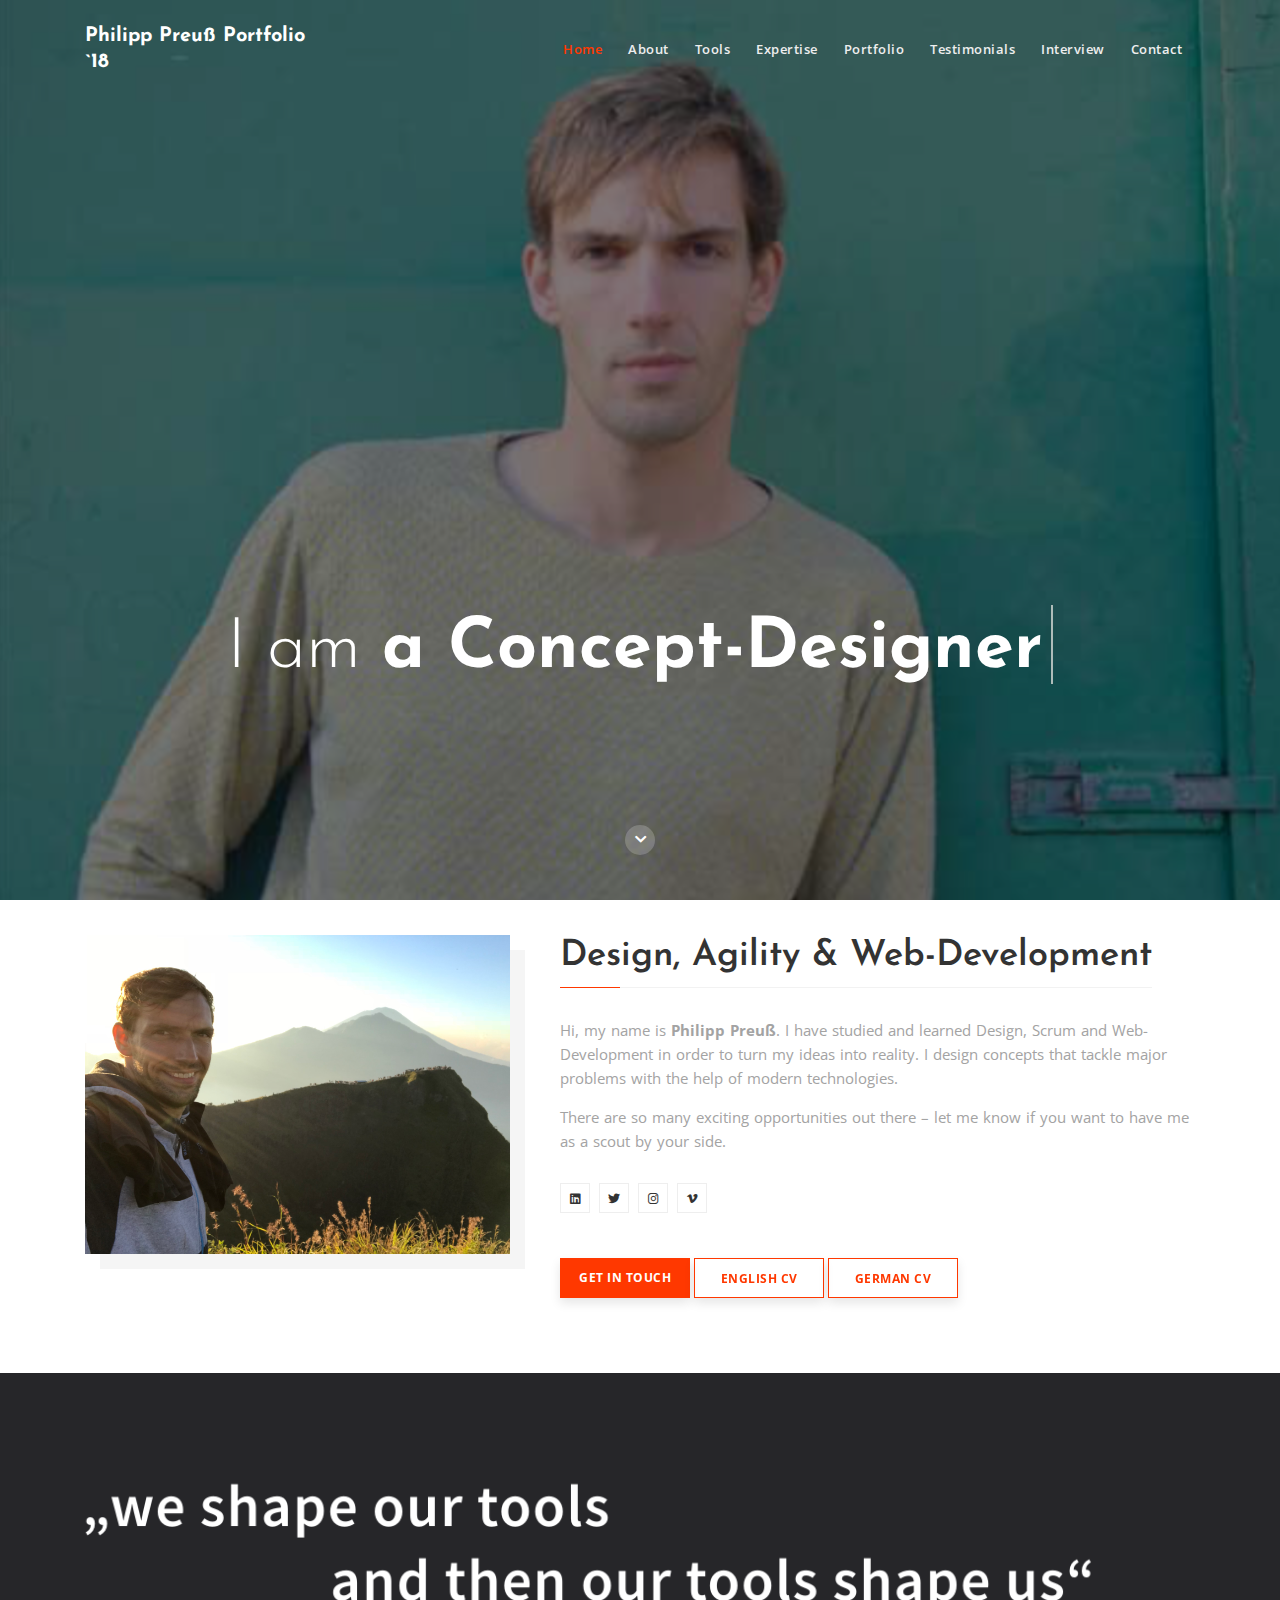
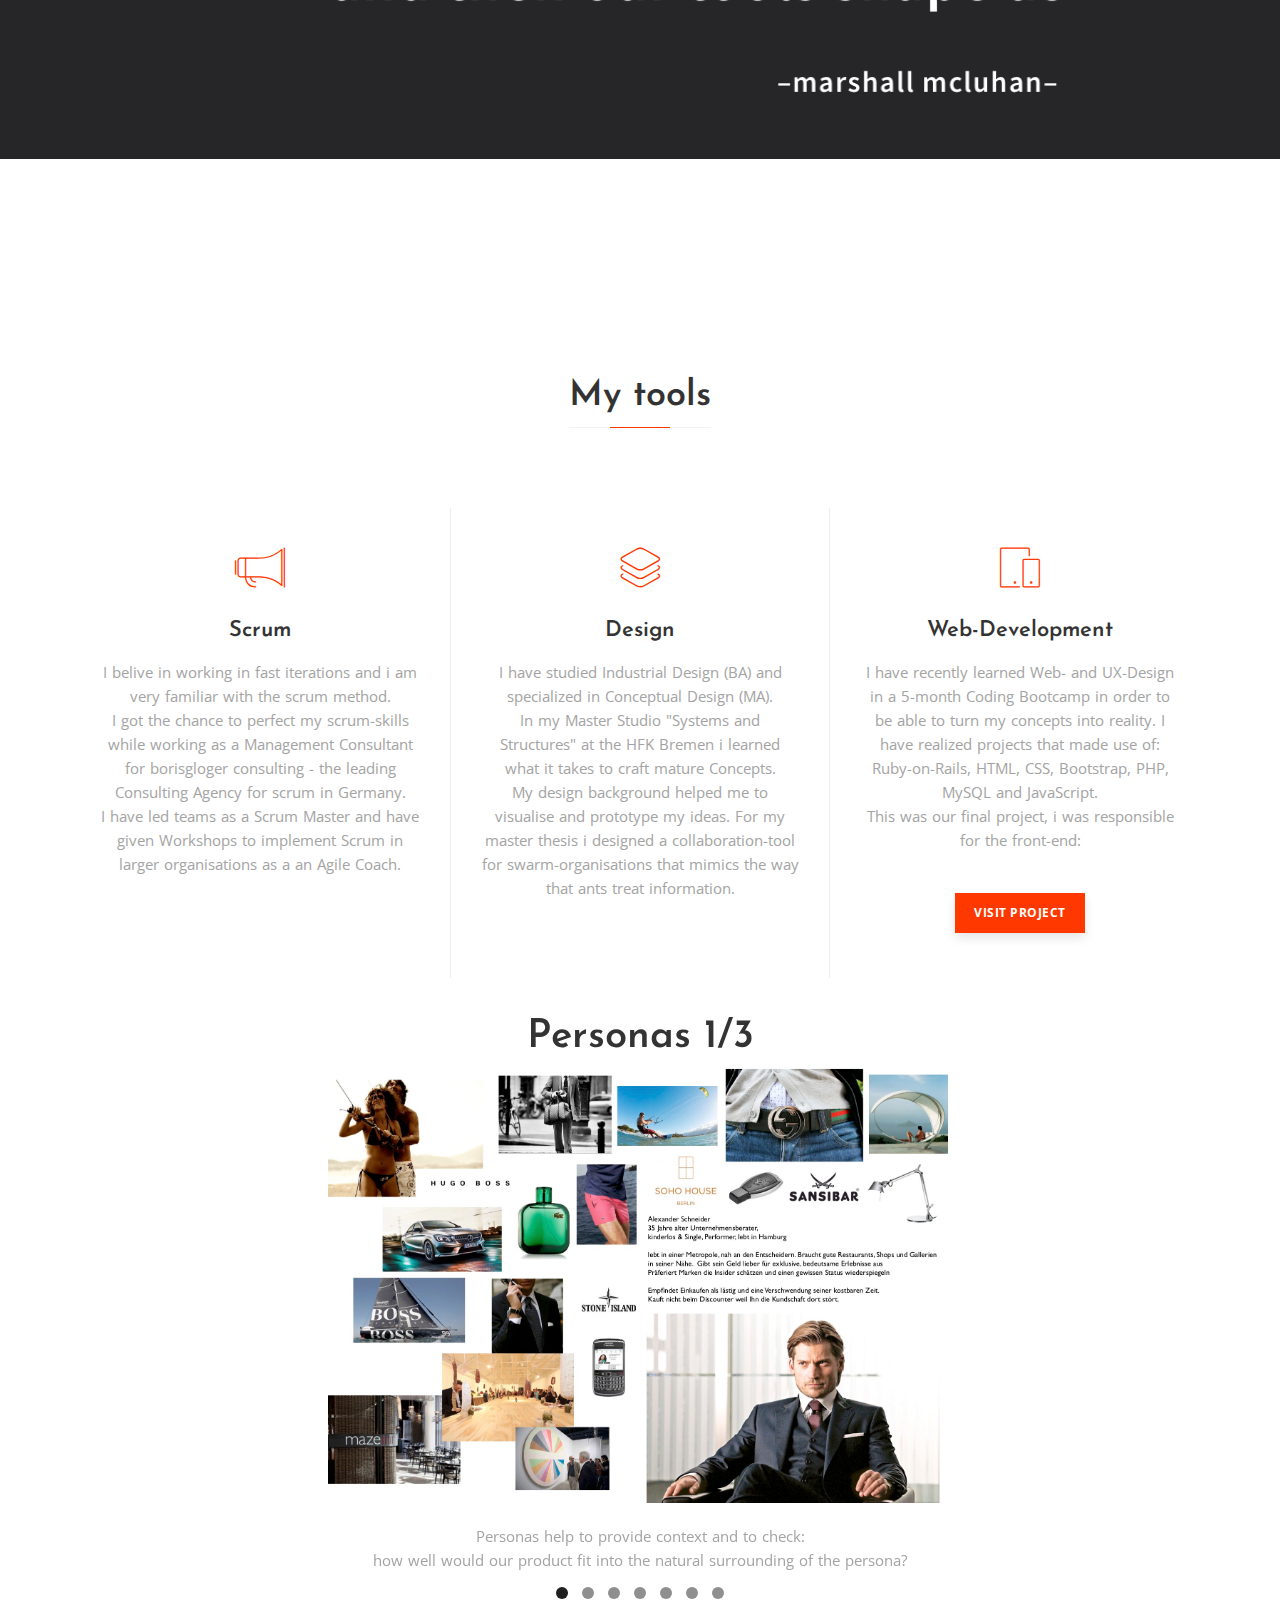
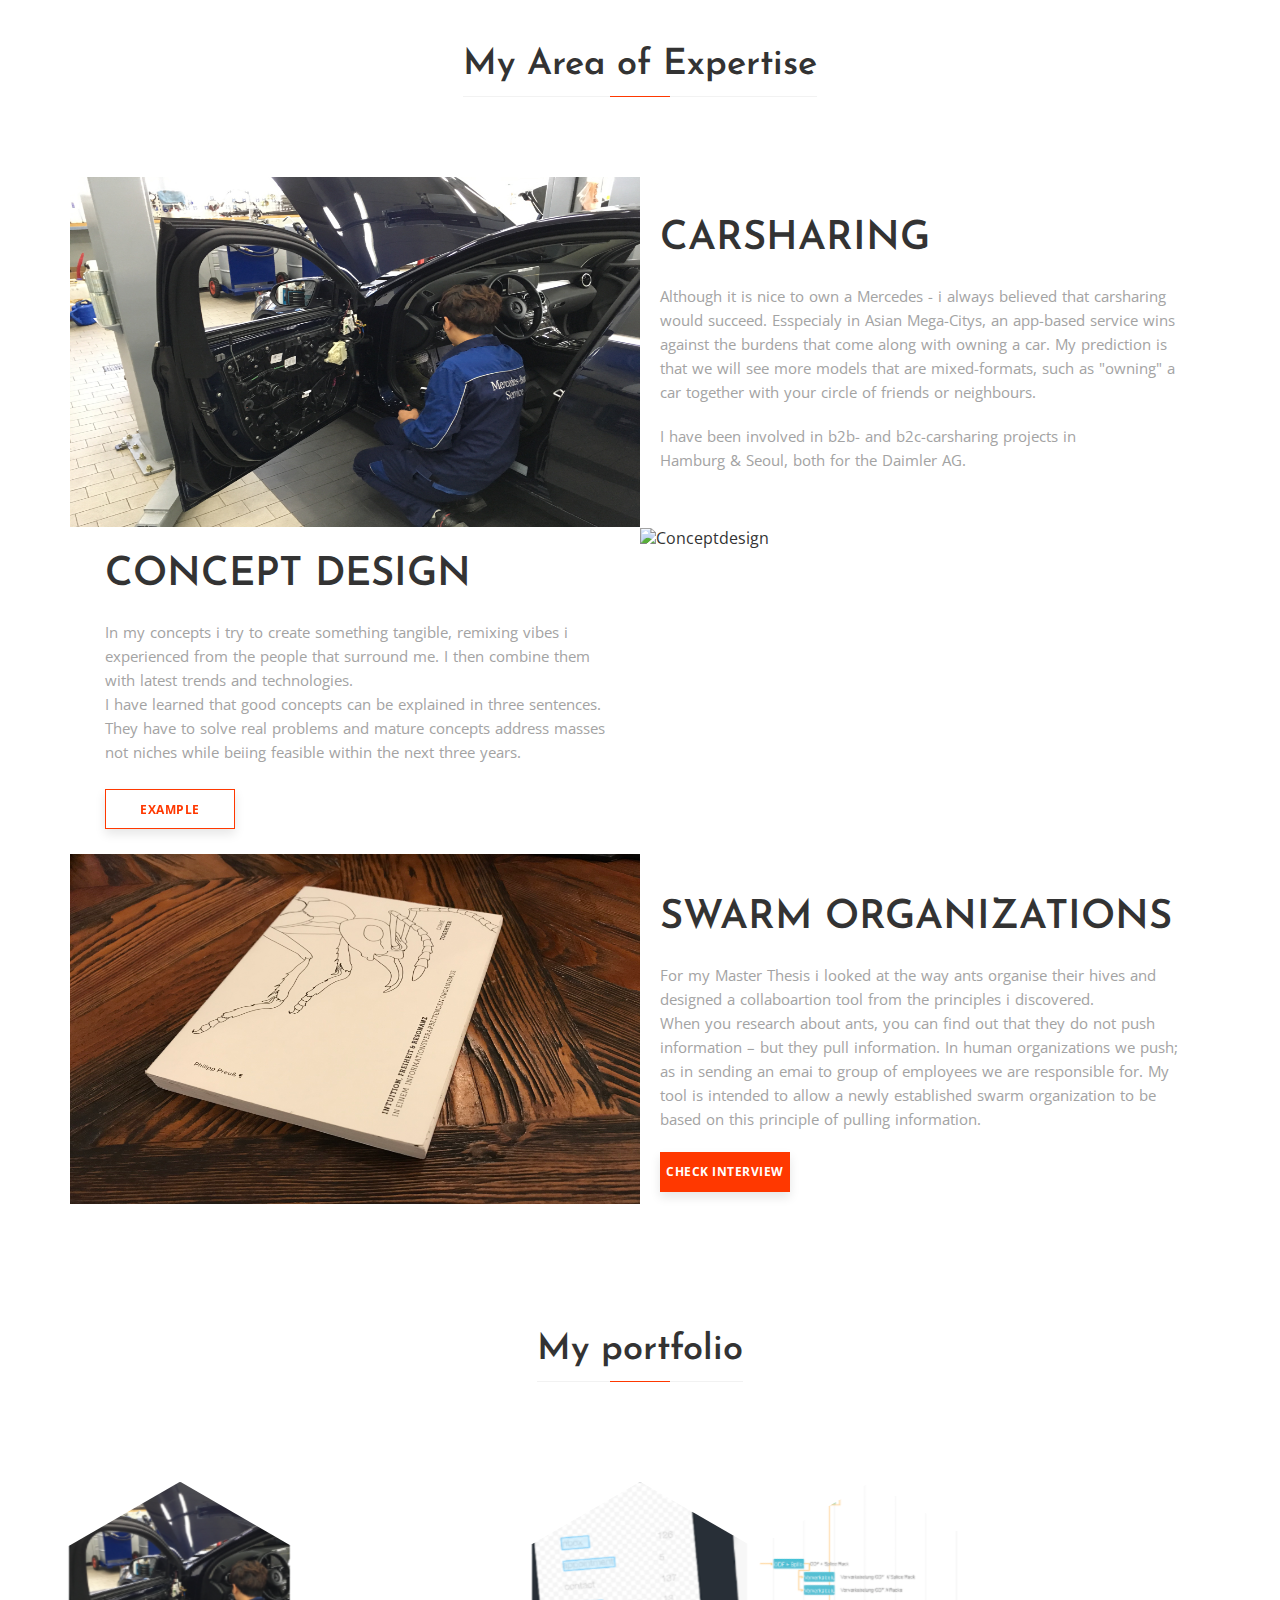
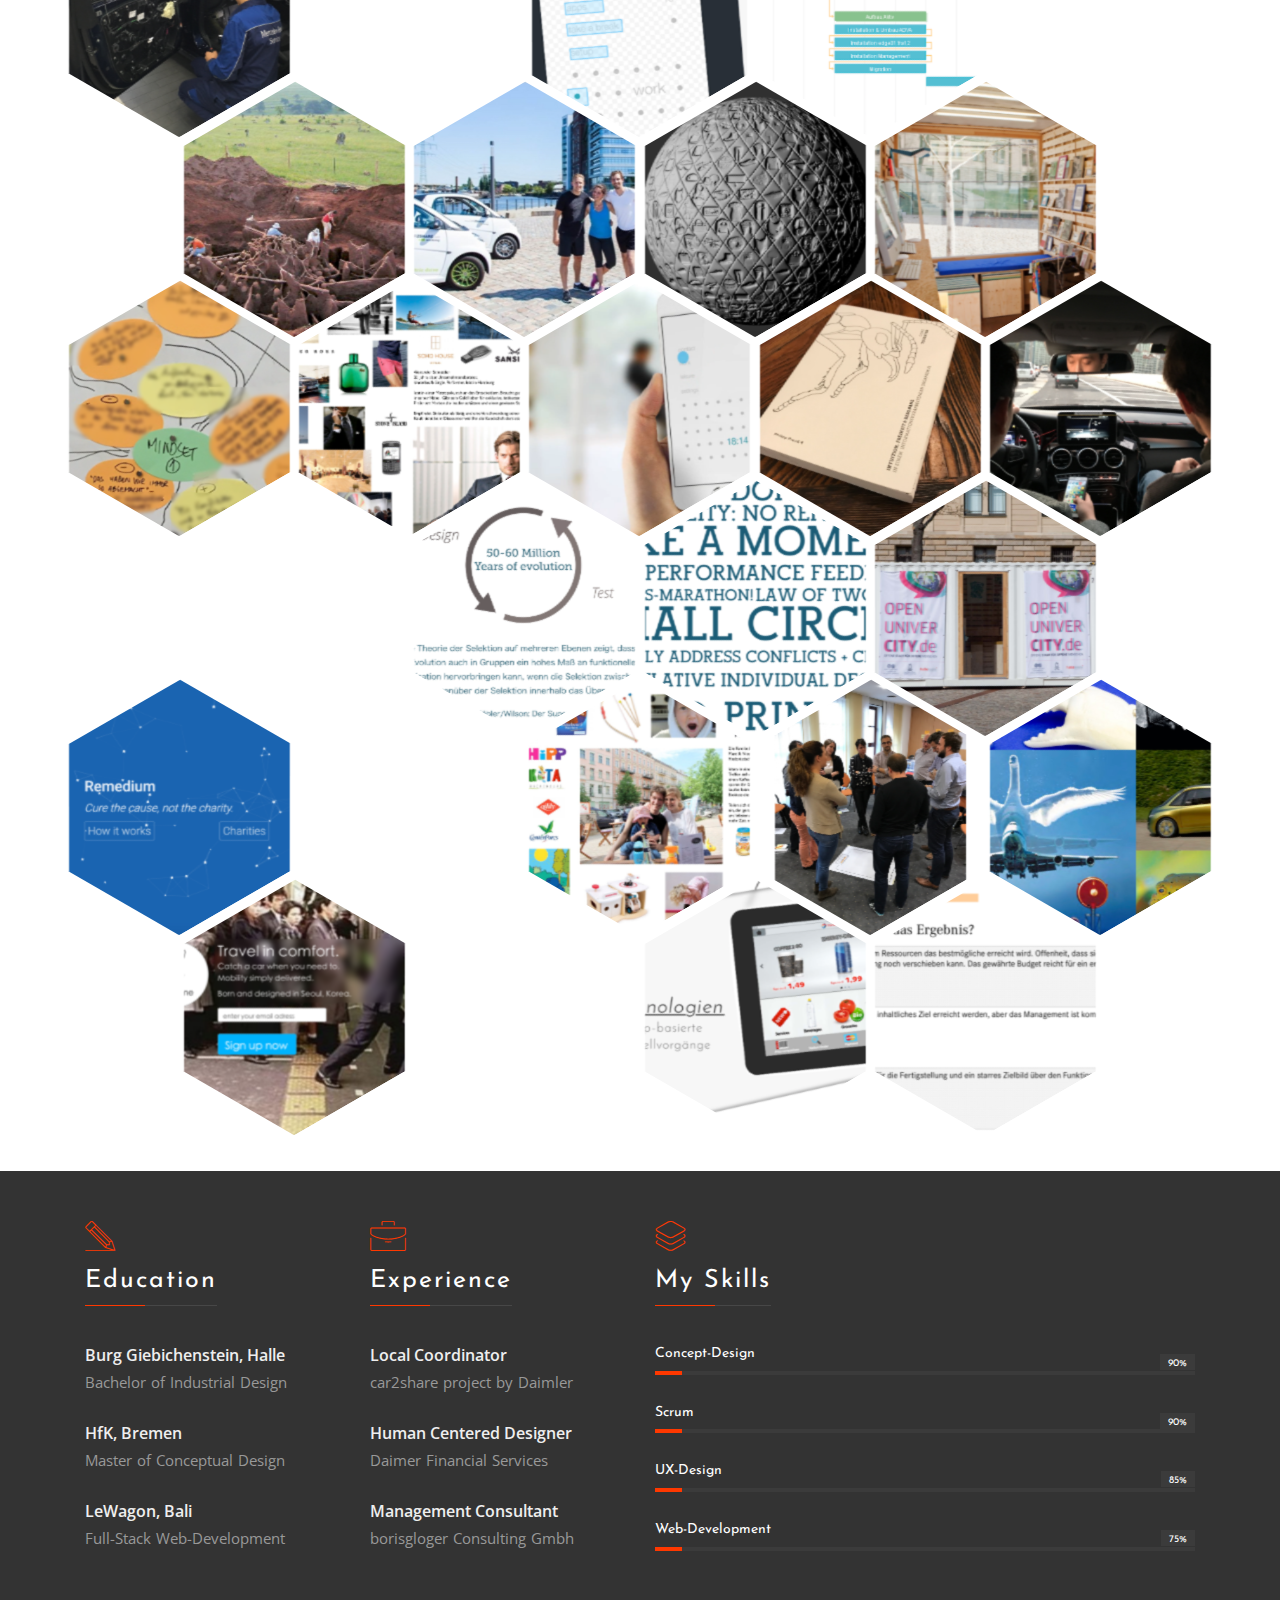
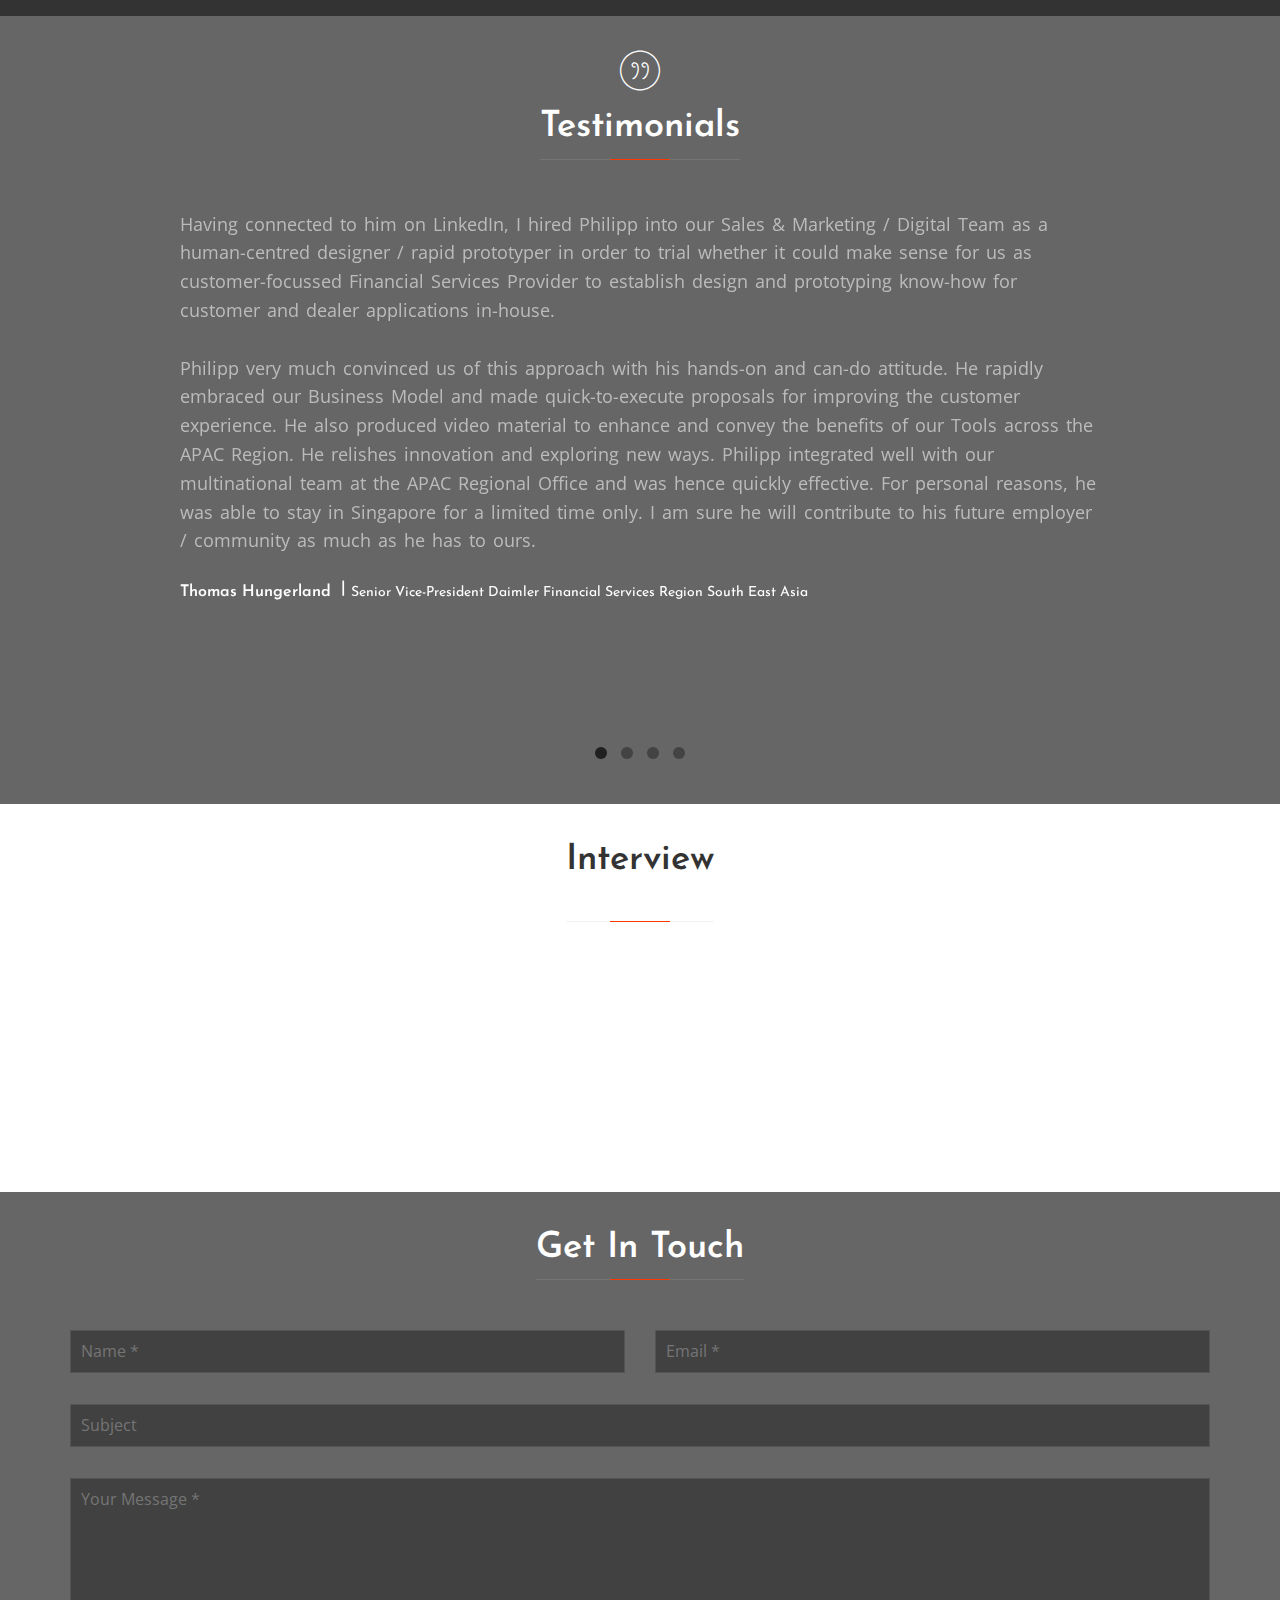
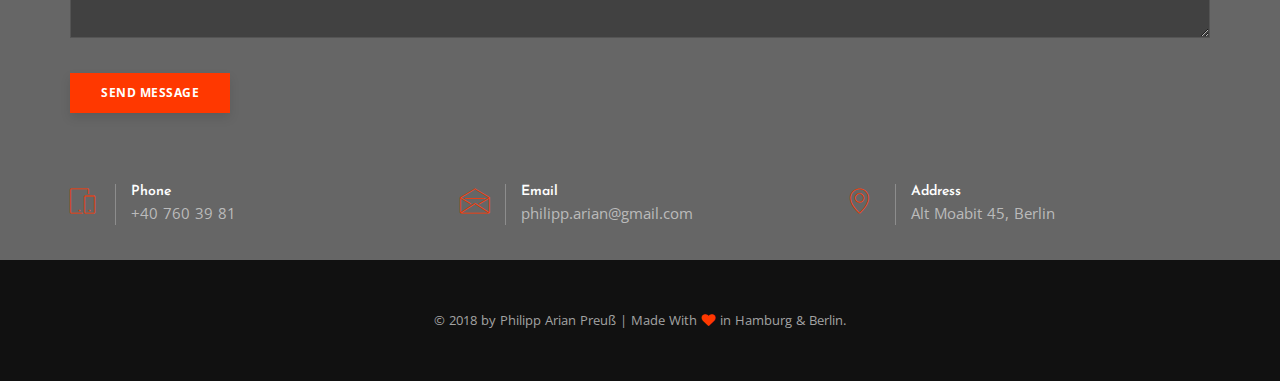
==== index.html @ 301c91ae "final changes" ====
<!DOCTYPE html>
<html lang="zxx">

<head>

 <!-- Metas -->
 <meta charset="utf-8">
 <meta http-equiv="X-UA-Compatible" content="IE=edge" />
 <meta name="viewport" content="width=device-width, initial-scale=1, maximum-scale=1" />
 <meta name="keywords" content="This page illustrates my approach, my recent projects and what i care about." />
 <meta name="description" content="Philipp Preuß Portfolio 2018" />
 <meta name="author" content="Philipp Preuß" />

 <!-- Title  -->
 <title>Portfolio '18</title>

 <!-- Favicon -->
 <link rel="shortcut icon" href="img/favicon.ico" />

 <!-- Fonts -->
 <link href="https://fonts.googleapis.com/css?family=Open+Sans:300,400,500,600,700,800" rel="stylesheet" />
 <link href="https://fonts.googleapis.com/css?family=Josefin+Sans:100i,300,400,600,700" rel="stylesheet">

 <!-- Plugins -->
 <link rel="stylesheet" href="css/plugins.css" />
 <link rel="stylesheet" href="css/plugins/owl.theme.css">
 <link rel="stylesheet" href="css/plugins/owl.carousel.css">

 <!-- Core Style Css -->
 <link rel="stylesheet" href="css/style.css" />

</head>

<body>

      <!-- =====================================
       ==== Start Loading -->
       <div class="loading">
        <div class="text-center middle">
         <div class="lds-ellipsis"><div></div><div></div><div></div><div></div></div>
       </div>
     </div>
      <!-- End Loading ====
       ======================================= -->


      <!-- =====================================
       ==== Start Navbar -->
       <nav class="navbar navbar-expand-lg">
         <div class="container">

           <!-- Logo -->
           <a class="logo" href="#">Philipp Preuß Portfolio `18</a>

           <button class="navbar-toggler" type="button" data-toggle="collapse" data-target="#navbarSupportedContent" aria-controls="navbarSupportedContent" aria-expanded="false" aria-label="Toggle navigation">
             <span class="icon-bar"><i class="fas fa-bars"></i></span>
           </button>

           <!-- navbar links -->
           <div class="collapse navbar-collapse" id="navbarSupportedContent">
             <ul class="navbar-nav ml-auto">
               <li class="nav-item">
                 <a class="nav-link active" href="#" data-scroll-nav="0">Home</a>
               </li>
               <li class="nav-item">
                 <a class="nav-link" href="#" data-scroll-nav="1">About</a>
               </li>
               <li class="nav-item">
                 <a class="nav-link" href="#" data-scroll-nav="2">Tools</a>
               </li>
               <li class="nav-item">
                 <a class="nav-link" href="#" data-scroll-nav="3">Expertise</a>
               </li>
               <li class="nav-item">
                 <a class="nav-link" href="#" data-scroll-nav="4">Portfolio</a>
               </li>
               <li class="nav-item">
                 <a class="nav-link" href="#" data-scroll-nav="5">Testimonials</a>
               </li>
               <li class="nav-item">
                 <a class="nav-link" href="#" data-scroll-nav="6">Interview</a>
               </li>
               <li class="nav-item">
                 <a class="nav-link" href="#" data-scroll-nav="7">Contact</a>
               </li>
             </ul>
           </div>
         </div>
       </nav>
      <!-- End Navbar ====
       ======================================= -->


      <!-- =====================================
       ==== Start Header -->
       <header class="header valign bg-img" data-scroll-index="0" data-overlay-dark="5" data-background="img/phil-background.png" data-stellar-background-ratio="0.5">
        <div class="container">
         <div class="row">
          <div class=" full-width text-center caption" style="margin-top: 400px;">
           <h1 class="cd-headline clip">
            <span class="blc">I am </span>
            <span class="cd-words-wrapper">
              <b class="is-visible">a Concept-Designer</b>
              <b>a Developer</b>
              <b>an Agile Coach </b>
              <b>an Explorer</b>

            </span>
          </h1>
        </div>
      </div>
    </div>

    <div class="arrow">
      <a href="#" data-scroll-nav="1">
       <i class="fas fa-chevron-down"></i>
     </a>
   </div>
 </header>
      <!-- End Header ====
       ======================================= -->


      <!-- =====================================
       ==== Start Hero -->
       <section class="hero section-padding" data-scroll-index="1">
        <div class="container">
         <div class="row">
          <div class="col-lg-5">
           <div class="hero-img mb-md50">
            <img src="img/phil-background3.jpg" alt="">
          </div>
        </div>
        <div class="col-lg-7">
         <div class="content">
           <h4 class="title title-left">Design, Agility & Web-Development</h4>
           <p>Hi, my name is <span>Philipp Preuß</span>. I have studied and learned Design, Scrum and Web-Development in order to turn my ideas into reality. I design concepts that tackle major problems with the help of modern technologies.
           </p>
           <p> There are  so many exciting opportunities out there – let me know if you want to have me as a scout by your side. </p>

           <div class="social-icon">
             <a href="#0">
              <span class="icon"><i class="fab fa-linkedin"></i></span>
            </a>
            <a href="#0">
              <span class="icon"><i class="fab fa-twitter"></i></span>
            </a>
            <a href="#0">
              <span class="icon"><i class="fab fa-instagram"></i></span>
            </a>
            <a href="#0">
              <span class="icon"><i class="fab fa-vimeo-v"></i></span>
            </a>
          </div>

          <span class="buton text-center">
           <a href="#0" front="Get in touch" back="&#xf1d8;" data-scroll-nav="7"></a>
         </span>
         <span class="buton buton-bord text-center">
           <a href="CV Philipp Preuss '18 .pdf" front="English CV" back="&#xf019;" download="CV Philipp Preuss '18 .pdf"></a>
         </span>
         <span class="buton buton-bord text-center">
           <a href="Lebenslauf Philipp Preuss '18 .pdf" front="German CV" back="&#xf019;" download="Lebenslauf Philipp Preuss '18 .pdf"></a>
         </span>
       </div>

     </div>
   </div>
 </div>
</section>
<!-- End Hero ====
 ======================================= -->

<!-- =====================================
 ==== Start Parallax -->
 <section class="section-padding" >
   <section class="resume bg-img" style="height: 40vh; padding-top: 0px; margin-bottom: 0px;"
   data-background="img/background-sm.png"

   data-scroll-index="1">
   <div class="item-img">
    <img src="img/mask.png" alt="image" style="height: 40%; padding-top: 0px; margin-bottom: 0px;">
    <div class="item-img-overlay text-center valign">
      <div class="container">
       <div class="row">

       </div>
     </div>
   </div>
 </div>

</section>
</section>

</div>

<!-- End Parallax ====
 ======================================= -->


 <!-- =====================================
   ==== Start Tools -->
   <section class="tools section-padding" style="margin-top: 172px;" data-scroll-index="2">
    <div class="container">
      <div class="section-head full-width">
        <h4 class="title">My tools </h4>
      </div>
      <div class="row" >

        <div class="col-lg-4 col-md-6">
          <div class="item mb-md50">
            <span class="icon icon-megaphone"></span>
            <h6>Scrum</h6>
            <p>I belive in working in fast iterations and i am very familiar with the scrum method. <br> I got the chance to perfect my scrum-skills while working as a Management Consultant for borisgloger consulting - the leading Consulting Agency for scrum in Germany. <br> I have led teams as a Scrum Master and have given Workshops to implement Scrum in larger organisations as a an Agile Coach.</p>
          </div>
        </div>

        <div class="col-lg-4 col-md-6 active">
          <div class="item mb-sm50">
            <span class="icon icon-layers"></span>
            <h6>Design</h6>
            <p>I have studied Industrial Design (BA) and specialized in Conceptual Design (MA). <br> In my Master Studio "Systems and Structures" at the HFK Bremen i learned what it takes to craft mature Concepts. <br> My design background helped me to visualise and prototype my ideas. For my master thesis i designed a collaboration-tool for swarm-organisations that mimics the way that ants treat information.  </p>
          </div>
        </div>

        <div class="col-lg-4 col-md-6">
          <div class="item mb-md50">
            <span class="icon icon-mobile"></span>
            <h6>Web-Development</h6>
            <p>I have recently learned Web- and UX-Design in a 5-month Coding Bootcamp in order to be able to turn my concepts into reality.
            I have realized projects that made use of: Ruby-on-Rails, HTML, CSS, Bootstrap, PHP, MySQL and JavaScript.</p>
            <p>This was our final project, i was responsible for the front-end:   </p>
            <br><br>
            <span class="buton text-center">
           <a href="http://open-space-app.herokuapp.com/" front="visit project" back="&#xf1d8;" ></a>
         </span>
          </div>
        </div>

      </div>

    </div>

  </section>

  <div id="owl-testimonial" class="owl-carousel">


    <div class="testimonial-item">
      <div class="row">
        <div class="col-md-6 col-md offset-3">
          <h2>Personas 1/3</h2>
          <img src="assets/PM/persona1.jpg" class="img-responsive " alt="testimonial img">
          <br>
          <p>Personas help to provide context and to check: <br> how well would our product fit into the natural surrounding of the persona?</p>
        </div>
      </div>
    </div>
    <div class="testimonial-item">
      <div class="row">
        <div class="col-md-6 col-md offset-3">
          <h2>Personas 2/3</h2>
          <img src="assets/PM/persona2.jpg" class="img-responsive " alt="testimonial img">
          <br>
          <p>Personas help to provide context and to check: <br> how well would our product fit into the natural surrounding of the persona?</p>
        </div>
      </div>
    </div>
    <div class="testimonial-item">
      <div class="row">
        <div class="col-md-6 col-md offset-3">
          <h2>Personas 3/3</h2>
          <img src="assets/PM/persona3.jpg" class="img-responsive " alt="testimonial img">
          <br>
          <p>Personas help to provide context and to check: <br> how well would our product fit into the natural surrounding of the persona?</p>
        </div>
      </div>
    </div>
    <div class="testimonial-item">
      <div class="row">
        <div class="col-md-6 col-md offset-3" >
          <h2>Moodboard 1/4</h2>
          <img src="assets/PM/mb1.png" class="img-responsive" alt="moodboard">
          <br>
          <p>Moodboards are a great way to define a mood or visual direction for a project.</p>
        </div>
      </div>
    </div>
    <div class="testimonial-item">
      <div class="row">
        <div class="col-md-6 col-md offset-3">
          <h2>Moodboard 2/4</h2>
          <img src="assets/PM/mb2.png" class="img-responsive " alt="moodboard">
          <br>
          <p>Moodboards are a great way to define a mood or visual direction for a project.</p>
        </div>
      </div>
    </div>
    <div class="testimonial-item">
      <div class="row">
        <div class="col-md-6 col-md offset-3">
          <h2>Moodboard 3/4</h2>
          <img src="assets/PM/mb3.png" class="img-responsive " alt="moodboard">
          <br>
          <p>Moodboards are a great way to define a mood or visual direction for a project.</p>
        </div>
      </div>
    </div>
    <div class="testimonial-item">
      <div class="row">
        <div class="col-md-6 col-md offset-3">
          <h2>Moodboard 4/4</h2>
          <img src="assets/PM/mb4.png" class="img-responsive" alt="moodboard">
          <br>
          <p>Moodboards are a great way to define a mood or visual direction for a project.</p>
        </div>
      </div>
    </div>

  </div>

<!-- End Tools ====
 ======================================= -->






 <!-- =====================================
   ==== Start Area of Expertise -->

   <section class="tools section-padding" style="padding-bottom: 0px; margin-bottom: 0px;" data-scroll-index="3">
    <div class="container">
     <div class="section-head full-width">
      <h4 class="title">My Area of Expertise </h4>
    </div>

    <div class="row no-padding">

      <div class="col-md-6 col-sm-12" style="padding-left: 0px; padding-right: 0px;">
        <img src="assets/Carsharing/CS01.jpg" class="img-responsive" alt="Carsharing" style="height: 350px;" >
      </div>

      <div class="col-md-6 col-sm-12" style="padding: 20px; padding-top: 38px;">
        <div class="about-des">
          <h2>CARSHARING</h2>

          <br>
          <p>Although it is nice to own a Mercedes - i always believed that carsharing would succeed. Esspecialy in Asian Mega-Citys, an app-based service wins against the burdens that come along with owning a car. My prediction is that we will see more models that are mixed-formats, such as "owning" a car together with your circle of friends or neighbours.</p><br>
          <p>I have been involved in b2b- and b2c-carsharing projects in <br> Hamburg &amp; Seoul, both for the Daimler AG.</p>
        </div>
      </div>

    </div>

    <div class="row no-padding">

      <div class="col-md-6 col-sm-12">
        <div class="about-des" style="padding: 20px; padding-top: 24px;">
          <h2>CONCEPT DESIGN</h2>
            <br>
          <p>In my concepts i try to create something tangible, remixing vibes i experienced from the people that surround me. I then combine them with latest trends and technologies. <br> I have learned that good concepts can be explained in three sentences. They have to solve real problems and mature concepts address masses not niches while beiing feasible within the next three years.</p> <br>
          <span class="buton buton-bord text-center" style="margin-top: 5px;">
           <a href="Pitstop Berlin- Konzept für Total S.A. .pdf" front="Example" back="&#xf019;" download="Erster Preis beim Total-Ideenwettbewerb"></a>
         </span>
        </div>
      </div>
    <div class="col-md-6 col-sm-12" style="padding-left: 0px; padding-right: 0px;">
        <img src="assets/Focus_APP_mockup_divx.gif" class="img-responsive" alt="Conceptdesign" style="height: 350px; ">

      </div>

    </div>

    <div class="row no-padding">

      <div class="col-md-6 col-sm-12" style="padding-left: 0px; padding-right: 0px;">
        <img src="assets/swarm/21.jpg" class="img-responsive" alt="Swarm Organisations" style="height: 350px; margin-bottom: 90px;">

      </div>

      <div class="col-md-6 col-sm-12" style="padding: 20px; padding-top: 40px;">
        <div class="about-des">
          <h2>SWARM ORGANIZATIONS</h2>

          <br>
          <p> For my Master Thesis i looked at the way ants organise their hives and designed a collaboartion tool from the principles i discovered.</p>
          <p>When you research about ants, you can find out that they do not push information – but they <span>pull information</span>. In human organizations we push; as in sending an emai to group of employees we are responsible for. My tool is intended to allow a newly established swarm organization to be based on this principle of pulling information. </p>
          <br>
          <span class="buton text-center">
           <a href="#0" front="Check interview" back="&#xf019;" data-scroll-nav="6"></a>
         </span>
        </div>
      </div>

    </div>
  </div>



</section>



<!-- End Area of Expertise ====
 ======================================= -->






<!-- =====================================
 ==== Start Hex-Tiles -->


 <section class="portfolio section-padding" data-scroll-index="4">
   <div class="section-head full-width">
    <h4 class="title">My portfolio</h4>
  </div>


  <ul id="hexGrid" style=" margin-top: 100px; padding-left: 0px; padding-right: 0px;">
    <li class="hex">
      <div class="hexIn">
        <a class="hexLink" href="#">
          <img src="assets/Carsharing/CS01.jpg" alt="carsharing pilot-project in Seoul" />
          <h1>Carsharing</h1>
          <p>Is Korea ready for it?</p>
        </a>
      </div>
    </li>
    <li class="hex">
      <div class="hexIn">
        <a class="hexLink" href="#">
          <img src="assets/interfaces/IN01.png" alt="" />
          <h1>Interfaces</h1>
          <p>How can we be explorers on the web?</p>
        </a>
      </div>
    </li>
    <li class="hex">
      <div class="hexIn">
        <a class="hexLink" href="#">
          <img src="assets/Conceptdesign/KD03.png" alt="" />
          <h1>Concept-Design</h1>
          <p>How can we regain focus?</p>
        </a>
      </div>
    </li>
    <li class="hex">
      <div class="hexIn">
        <a class="hexLink" href="#">
          <img src="assets/Organisationsdesign/orga1.png" alt="" />
          <h1>Organizational-Design</h1>
          <p>What can be done to improve alignement?</p>
        </a>
      </div>
    </li>
    <li class="hex">
      <div class="hexIn">
        <a class="hexLink" href="#">
          <img src="assets/PM/moodboard1.png" alt="" />
          <h1>Personas &amp; Moodboards </h1>
          <p>Can we agree on a vibe?</p>
        </a>
      </div>
    </li>
    <li class="hex">
      <div class="hexIn">
        <a class="hexLink" href="#">
          <img src="assets/swarm/12.jpg" alt="" />
          <h1>Swarm Organisations</h1>
          <p>Could bionic principles be applied to human organisations?</p>
        </a>
      </div>
    </li>
    <li class="hex">
      <div class="hexIn">
        <a class="hexLink" href="#">
          <img src="assets/Carsharing/CS07.jpg" alt="" />
          <h1>Carsharing</h1>
          <p>Running a pilot project in Hamburg</p>
        </a>
      </div>
    </li>

    <li class="hex">
      <div class="hexIn">
        <a class="hexLink" href="#">
          <img src="assets/Interfaces/IN02.png" alt="" />
          <h1>Interfaces: Sphere</h1>
          <p>How can we be explorers on the web?</p>
        </a>
      </div>
    </li>
    <li class="hex">
      <div class="hexIn">
        <a class="hexLink" href="#">
          <img src="assets/Conceptdesign/KD05.png" alt="" />
          <h1>Conceptdesign</h1>
          <p>A container to promote my university</p>
        </a>
      </div>
    </li>
    <li class="hex">
      <div class="hexIn">
        <a class="hexLink" href="#">
          <img src="assets/Organisationsdesign/orga2.png" alt="" />
          <h1>Organisational Design</h1>
          <p>How can conflicts be dissolved</p>
        </a>
      </div>
    </li>
    <li class="hex">
      <div class="hexIn">
        <a class="hexLink" href="#">
          <img src="assets/PM/persona1.jpg" alt="" />
          <h1>Personas</h1>
          <p>You probably know someone just like this</p>
        </a>
      </div>
    </li>
    <li class="hex">
      <div class="hexIn">
        <a class="hexLink" href="#">
          <img src="assets/Interfaces/IN03.png" alt="" />
          <h1>Interfaces: Sphere</h1>
          <p>How can an app help us to focus?</p>
        </a>
      </div>
    </li>
    <li class="hex">
      <div class="hexIn">
        <a class="hexLink" href="#">
          <img src="assets/swarm/21.jpg" alt="" />
          <h1>Swarm Organisations</h1>
          <p>Could bionic principles be applied to human organisations?</p>
        </a>
      </div>
    </li>

    <li class="hex">
      <div class="hexIn">
        <a class="hexLink" href="#">
          <img src="assets/Carsharing/CS06.jpg" alt="carsharing pilot-project in Seoul" />
          <h1>Carsharing</h1>
          <p>Is Korea ready for it?</p>
        </a>
      </div>
    </li>
    <li class="hex">
      <div class="hexIn">
        <a class="hexLink" href="#">
          <img src="assets/interfaces/IN05.png" alt="" />
          <h1>Interfaces: Sphere</h1>
          <p>How can we be explorers on the web?</p>
        </a>
      </div>
    </li>
    <li class="hex">
      <div class="hexIn">
        <a class="hexLink" href="#">
          <img src="assets/swarm/15.jpg" alt="" />
          <h1>Swarm Organisations</h1>
          <p>Could bionic principles be applied to human organisations?</p>
        </a>
      </div>
    </li>
    <li class="hex">
      <div class="hexIn">
        <a class="hexLink" href="#">
          <img src="assets/Organisationsdesign/orga4.png" alt="" />
          <h1>Organisational Design</h1>
          <p>How can conflicts be dissolved</p>
        </a>
      </div>
    </li>
    <li class="hex">
      <div class="hexIn">
        <a class="hexLink" href="#">
          <img src="assets/Conceptdesign/KD04.png" alt="" />
          <h1>Conceptdesign</h1>
          <p>A container to promote my university</p>
        </a>
      </div>
    </li>
    <li class="hex">
      <div class="hexIn">
        <a class="hexLink" href="#">
          <img src="assets/Conceptdesign/KD07.png" alt="" />
          <h1>Conceptdesign</h1>
          <p>A concept for a charity donation plattform on the blockchain</p>
        </a>
      </div>
    </li>
    <li class="hex">
      <div class="hexIn">
        <a class="hexLink" href="#">
          <img src="assets/Interfaces/IN06.jpg" alt="" />
          <h1>Interfaces: Dashboard</h1>
          <p>An interface for customer consultants at a bank</p>
        </a>
      </div>
    </li>
    <li class="hex">
      <div class="hexIn">
        <a class="hexLink" href="#">
          <img src="assets/PM/persona2.jpg" alt="" />
          <h1>Personas</h1>
          <p>You probably know someone just like this</p>
        </a>
      </div>
    </li>
    <li class="hex">
      <div class="hexIn">
        <a class="hexLink" href="#">
          <img src="assets/Scrum/scrum02.png" alt="" />
          <h1>Scrum</h1>
          <p>How can you bring your people to talk to each other?</p>
        </a>
      </div>
    </li>
    <li class="hex">
      <div class="hexIn">
        <a class="hexLink" href="#">
          <img src="assets/swarm/16.jpg" alt="" />
          <h1>Swarm Organisations</h1>
          <p>Could bionic principles be applied to human organisations?</p>
        </a>
      </div>
    </li>
    <li class="hex">
      <div class="hexIn">
        <a class="hexLink" href="#">
          <img src="assets/Carsharing/packed.png" alt="" />
          <h1>Carsharing</h1>
          <p>Everything starts with a landing page...</p>
        </a>
      </div>
    </li>
    <li class="hex">
      <div class="hexIn">
        <a class="hexLink" href="#">
          <img src="assets/interfaces/IN04.png" alt="" />
          <h1>Interfaces: Carsharing</h1>
          <p>Designing a simple carsharing-interface</p>
        </a>
      </div>
    </li>
    <li class="hex">
      <div class="hexIn">
        <a class="hexLink" href="#">
          <img src="assets/Conceptdesign/KD06.png" alt="" />
          <h1>Conceptdesign</h1>
          <p>First price in a design competition</p>
        </a>
      </div>
    </li>
    <li class="hex">
      <div class="hexIn">
        <a class="hexLink" href="#">
          <img src="assets/Scrum/orga5.png" alt="" />
          <h1>Scrum</h1>
          <p>How can you assess the level of agility in a organisation?</p>
        </a>
      </div>
    </li>

  </ul>

</div>
</div>
</section>

<!-- =====================================
 ==== Start Resume -->
 <section class="resume bg-img" data-overlay-dark="8" data-background="assets/education1.jpg" >
  <div class="container">
   <div class="row">
    <div class="col-lg-3 col-sm-6">
     <div class="item mb-md50">
      <span class="icon icon-pencil"></span><br>
      <h5 class="title title-left">Education</h5>
      <ul>
       <li>
        <h6>Burg Giebichenstein, Halle</h6>
        <p>Bachelor of Industrial Design</p>
      </li>
      <li>
        <h6>HfK, Bremen</h6>
        <p>Master of Conceptual Design</p>
      </li>
      <li>
        <h6>LeWagon, Bali</h6>
        <p>Full-Stack Web-Development</p>
      </li>
    </ul>
  </div>
</div>
<div class="col-lg-3 col-sm-6">
 <div class="item mb-md50">
  <span class="icon icon-briefcase"></span><br>
  <h5 class="title title-left">Experience</h5>
  <ul>
   <li>
    <h6>Local Coordinator</h6>
    <p>car2share project by Daimler </p>
  </li>
  <li>
    <h6>Human Centered Designer</h6>
    <p>Daimer Financial Services</p>
  </li>
  <li>
    <h6>Management Consultant</h6>
    <p>borisgloger Consulting Gmbh</p>
  </li>
</ul>
</div>
</div>
<div class="col-lg-6">
 <div class="item skills">
  <span class="icon icon-layers"></span><br>
  <h5 class="title title-left">My Skills</h5>

  <div class="skill">
   <h6>Concept-Design <span>90%</span></h6>
   <div class="skills-progress"><span data-value='90%'></span></div>
 </div>
 <div class="skill">
   <h6>Scrum <span>90%</span></h6>
   <div class="skills-progress"><span data-value='90%'></span></div>
 </div>
 <div class="skill">
   <h6>UX-Design<span>85%</span></h6>
   <div class="skills-progress"><span data-value='85%'></span></div>
 </div>
 <div class="skill">
   <h6>Web-Development <span>75%</span></h6>
   <div class="skills-progress"><span data-value='75%'></span></div>
 </div>
</div>
</div>
</div>
</div>
</section>
      <!-- End Resume ====
       ======================================= -->




      <!-- End Portfolio ====
       ======================================= -->


      <!-- =====================================
       ==== Start Testimonails -->
       <section class="testimonials section-padding bg-img" data-overlay-dark="6" data-background="assets/cool1.jpg" data-scroll-index="5">
        <div class="container">
         <div class="row">

          <!-- Section-Head -->
          <div class="section-head full-width mb-50">
           <span class="icon icon-quote"></span><br>
           <h4 class="title">Testimonials</h4>
         </div>

         <div class="offset-md-1 col-md-10">
           <div class="owl-carousel owl-theme ">
            <div class="citem">
              <p>Having connected to him on LinkedIn, I hired Philipp into our Sales & Marketing / Digital Team as a human-centred designer / rapid prototyper in order to trial whether it could make sense for us as customer-focussed Financial Services Provider to establish design and prototyping know-how for customer and dealer applications in-house. <br><br> Philipp very much convinced us of this approach with his hands-on and can-do attitude. He rapidly embraced our Business Model and made quick-to-execute proposals for improving the customer experience. He also produced video material to enhance and convey the benefits of our Tools across the APAC Region. He relishes innovation and exploring new ways.
             Philipp integrated well with our multinational team at the APAC Regional Office and was hence quickly effective. For personal reasons, he was able to stay in Singapore for a limited time only. I am sure he will contribute to his future employer / community as much as he has to ours.</p>
             <h5>Thomas Hungerland</h5><h6>Senior Vice-President Daimler Financial Services Region South East Asia</h6>
           </div>
           <div class="citem">
             <p>Daimler Financial Services has had the pleasure of having Philipp working for us as a Human-Centered Designer in the regional headquarters for the Africa and Asia-Pacific Region (AAP) from May 2016 to Nov 2016.
              <br>
              From the start Philipp integrated himself very quickly into the team and was very helpful in preparing our first digital conference, which was a major success.
              <br>
              He assessed a variety of Consumer facing apps and created new user journey-landscape to help us understand where and how our customers reach out to us in different touchpoints. The insights gathered from this work were very valuable and help to shape the way DFS conceptualizes new Apps until this day. He also taken up a credible role within our P2P carsharing concept where we could benefited from his prior experiences in Germany. He is a smart and innovative thinker that can easily harmonize his existing knowledge of design and technology with to fit new user experience.
              <br>
              With his creative way of thinking and openness, Philipp was a great pleasure to work with and we would have extended his contract with us if he has decided to stay.
              <br>
              I will recommend Philipp to any potential employer that is keen to tap on his creativity and collaborative attitude as a team player.
             </p>
            <h5>David Goh</h5><h6>Innovation Lead, Africa & Asia Pacific Region, Daimler Financial Services</h6>
          </div>
          <div class="citem">
           <p>Herr Preuß übernahm verschiedenste Aufgaben in unserer Firma, in der er sich dank seiner guten Affassungsgabe schnell und eigenständig einarbeitete und sie gleichermaßen zuverlässig und kreativ bearbeitete. Herr Preuß erledigte die ihm übertragenen Aufgaben stets zu unserer vollsten Zufriedenheit. <br>
            Philipps Aufgabenbereiche umfassten die Konzeption und Umsetzung neuer Produktpakete, die Weiterentwicklung der Webseite, die Suche nach neuen Mitarbeitern sowie die Akquise und Betreuung unserer Kunden. <br>
            Die Gestaltung von Webseiten innerhalb unseres Wordpress-Systems hat er sich bei uns im Hause angeeignet und seine neu entwickelten Fähigkeiten sehr überzeugend in die ihm übertragenen Aufgaben eingebracht. <br>
            Neben seiner fachlichen Kompetenz in der Entwicklung stimmiger Produkte und seiner schnellen Auffassungsgabe begeisterte er das Team immer wieder mit frischen und kreativen Konzepten. <br>
          Wir danken Herrn Preuß für die hervorragende Zusammenarbeit und wünschen ihm für sein Studium und für seinen weiteren beruflichen Werdegang alles Gute. Über eine erneute Zusammnearbeit in der Zukunft würden wir uns freuen. </p>
          <h5>Jan Wolter</h5><h6>Geschäftführer Applause GmbH </h6>
        </div>
        <div class="citem">
         <p>Herr Philipp Preuß hat im Bereich Innovation Design ein Praktikum absolviert und im Rahmen dessen an einem internationalen Elektrofahrzeug- und Mobilitäts-Projekt bei PCH INNOVATIONS mitgewirkt. <br>
           Philipps Aufgabenbereiche umfassten die internationale Auswahl von nachhaltigen Materialien sowie die Konzeption eines übergreifenden sog. Hyper-lokalisierten Materialkonzeptes für das Exterieur und Interieur des Elektrofahrzeuges.
           <br>
           Außerdem war er mit Planung und Kalkulation der notwendigen Infrastruktur in Tulum, Mexiko betraut, dies beiinhaltete die Berechnung der notwendigen Ladeinfrastruktur, Solarflächen und Windturbinen - als Teil eines nachhaltigen Masterplans für die langfristige Entwicklung der Stadt und dies wiederrum als "Role Model" für weitere Feriendestinationen, die Teil des Projektes sind. <br>
           Dank seiner holistischen und hartnäckigen Herangehensweise ist es Philipp gelungen, in Entwicklung befindliche Materialinnovationen auch aus entlegenen Teilen der Welt ausfindig zu machen und die entsprechenenden Entwickler für unser Projekt zu gewinnen. Neben seiner umfassenden fachlichen Kompetenz innovativer Materialien und seiner schnellen Auffassungsgabe begeisterte er das Team auch immer wieder mit frischen Konzepten. <br> Wir wünschen Herrn Preuß für seine berufliche Zukunft und für den Abschluss seines Studiums alles Gute und würden uns auch in Zukunft über eine Zusammenarbeit mit Ihm freuen. </p>
           <h5>Alexander Nolte</h5><h6>Partner, PCH Berlin-LosAngeles GmbH</h6>
         </div>

       </div>
     </div>
   </div>
 </div>
</div>
</section>
      <!-- End Testimonails ====
       ======================================= -->


      <!-- =====================================
       ==== Start Blog -->
       <section class="blog section-padding" data-scroll-index="6">
        <div class="container">
         <div class="row">

          <div class="section-head full-width">
           <h4 class="title" style="padding-bottom: 40px;">Interview</h4>





           <iframe width="100%" height="100%" scrolling="no" frameborder="no" allow="autoplay" src="https://w.soundcloud.com/player/?url=https%3A//api.soundcloud.com/tracks/388435779&color=%23ff5500&auto_play=false&hide_related=false&show_comments=true&show_user=true&show_reposts=false&show_teaser=true&visual=true"></iframe>





         </div>
       </div>

     </div>

   </div>

 </div>
</div>
</section>


</section>
      <!-- End Blog ====
       ======================================= -->


      <!-- =====================================
       ==== Start Contact -->
       <section class="contact section-padding bg-img" data-overlay-dark="6" data-background="assets/mood2.jpg" data-scroll-index="7">
        <div class="container">
         <div class="row">

          <!-- Section-Head -->
          <div class="section-head full-width mb-50">
           <h4 class="title">Get In Touch</h4>
         </div>

         <form class="form full-width" id="contact-form" method="post" action="contact.php">
          <div class="messages"></div>

          <div class="controls">

            <div class="row">
              <div class="col-md-6">
                <div class="form-group">
                  <input id="form_name" type="text" name="name" placeholder="Name *" required="required">
                </div>
              </div>

              <div class="col-md-6">
                <div class="form-group">
                  <input id="form_email" type="email" name="email" placeholder="Email *" required="required">
                </div>
              </div>
            </div>
            <div class="row">
              <div class="col-md-12">
                <div class="form-group">
                  <input id="form_subject" type="text" name="subject" placeholder="Subject">
                </div>
              </div>
            </div>
            <div class="row">
              <div class="col-md-12">
                <div class="form-group">
                  <textarea id="form_message" name="message" placeholder="Your Message *" rows="4" required="required"></textarea>
                </div>
              </div>
            </div>
            <div class="row">
             <div class="col-md-12">
              <div class="form-group">
                <span class="buton buton-lg">
                  <button type="submit" front="Send Message" back="&#xf35d;"></button>
                </span>
              </div>
            </div>
          </div>
        </div>
      </form>

      <div class="info full-width">
       <div class="row">
        <div class="col-md-4">
         <div class="item mb-sm50">
          <span class="icon icon-mobile"></span>
          <div class="cont">
           <h6>Phone</h6>
           <p>+40 760 39 81</p>
         </div>
       </div>
     </div>
     <div class="col-md-4">
       <div class="item mb-sm50">
        <span class="icon icon-envelope"></span>
        <div class="cont">
         <h6>Email</h6>
         <p>philipp.arian@gmail.com</p>
       </div>
     </div>
   </div>
   <div class="col-md-4">
     <div class="item">
      <span class="icon icon-map-pin"></span>
      <div class="cont">
       <h6>Address</h6>
       <p>Alt Moabit 45, Berlin</p>
     </div>
   </div>
 </div>
</div>
</div>

</div>
</div>
</section>
      <!-- End Contact ====
       ======================================= -->



      <!-- =====================================
       ==== Start Footer -->
       <footer class="footer">
        <p> &copy; 2018 by Philipp Arian Preuß  |  Made With <i class="fa fa-heart" style="color: #FF3800;
      }"></i> in Hamburg & Berlin.</p>



    </footer>
      <!-- End Footer ====
       ======================================= -->





       <!-- jQuery -->
       <script src="js/jquery-3.0.0.min.js"></script>
       <script src="js/jquery-migrate-3.0.0.min.js"></script>

       <!-- popper.min -->
       <script src="js/popper.min.js"></script>

       <!-- bootstrap -->
       <script src="js/bootstrap.min.js"></script>

       <!-- scrollIt -->
       <script src="js/scrollIt.min.js"></script>

       <!-- animated.headline -->
       <script src="js/animated.headline.js"></script>

       <!-- jquery.waypoints.min -->
       <script src="js/jquery.waypoints.min.js"></script>

       <!-- jquery.counterup.min -->
       <script src="js/jquery.counterup.min.js"></script>

       <!-- owl carousel -->
       <script src="js/owl.carousel.min.js"></script>

       <!-- jquery.magnific-popup js -->
       <script src="js/jquery.magnific-popup.min.js"></script>

       <!-- stellar js -->
       <script src="js/jquery.stellar.min.js"></script>

       <!-- isotope.pkgd.min js -->
       <script src="js/isotope.pkgd.min.js"></script>

       <!-- validator js -->
       <script src="js/validator.js"></script>

       <!-- custom scripts -->
       <script src="js/scripts.js"></script>

     </body>

     </html>
---- css/style.css ----
/*-----------------------------------------------------------------------------------

	Theme Name: Personala
	Theme URI: http://
	Description: The Multi-Purpose Onepage Template
	Author: his7am
	Author URI: http://themeforest.net/user/his7am
	Version: 1.0

-----------------------------------------------------------------------------------*/
/* ----------------------------------------------------------------

	== Table Of Content

		01 Basic
		02 Buttons
		03 Navbar
		04 Header
		05 Hero
		06 Resume
		07 Services
		08 Numbers
		09 Portfolio
		10 Testimonials
		11 Blog
		12 Contact
		13 Footer
		14 Responsive


---------------------------------------------------------------- */
/* ----------------------------------------------------------------
				01 Basic
-----------------------------------------------------------------*/
* {
  margin: 0;
  padding: 0;
  -webkit-box-sizing: border-box;
          box-sizing: border-box;
  outline: none !important;
  list-style: none;
}

body {
  color: #333;
  line-height: 1.3;
  font-weight: 400;
  font-family: 'Open Sans', sans-serif;
  overflow-x: hidden !important;
}

.dark-theme {
  background: #131414;
  color: #eee;
}
.dark-theme .title:before {
  background: #222;
}
.dark-theme .nav-scroll {
  background: #181818;
}
.dark-theme .nav-scroll .icon-bar {
  color: #eee;
}
.dark-theme .nav-scroll .navbar-nav .nav-link {
  color: #eee;
}
.dark-theme .nav-scroll .logo {
  color: #fff;
}
.dark-theme .nav-scroll .logo:hover {
  color: #fff;
}
.dark-theme .hero .hero-img:after {
  background: #181818;
}
.dark-theme .services .active {
  border-color: #222;
}
.dark-theme .services .active.bolt:before, .dark-theme .services .active.bolt:after {
  background: #131414;
}
.dark-theme .services .bord {
  border-color: #222;
}
.dark-theme .portfolio .item-img-overlay:before, .dark-theme .portfolio .item-img-overlay:after {
  background: #181818;
}
.dark-theme .blog .pitem .content {
  background: #181818;
}
.dark-theme .blog .pitem .content h3 {
  color: #ccc;
}
.dark-theme .blog .pitem .content .more, .dark-theme .blog .pitem .content p {
  border-color: #222;
}
.dark-theme footer {
  background: #181818;
}

h1, h2, h3, h4, h5, h6, .logo {
  font-family: 'Josefin Sans', sans-serif;
}

p {
  font-size: 15px;
  color: #a3a3a3;
  line-height: 1.6;
  word-spacing: 1px;
  margin: 0;
}

img {
  width: 100%;
  height: auto;
}

span, a, a:hover {
  display: inline-block;
  text-decoration: none;
  color: inherit;
}

.section-head {
  text-align: center;
  margin-bottom: 80px;
}

.title {
  display: inline-block;
  font-size: 36px;
  padding-bottom: 10px;
  position: relative;
  z-index: 2;
}
.title:after {
  content: '';
  width: 60px;
  height: 1px;
  background: #FF3800;
  position: absolute;
  bottom: 0;
  left: calc(50% - 30px);
}
.title:before {
  content: '';
  width: 100%;
  height: 1px;
  background: rgba(1, 1, 1, 0.05);
  position: absolute;
  bottom: 0;
  left: 0;
}

.title-left {
  text-align: left;
  margin-bottom: 30px;
}
.title-left:after {
  left: 0;
}

.bg-gray {
  background: #f7f7f7;
}
.bg-gray .title:before {
  background: #ddd;
}
.bg-gray .owl-theme .owl-dots .owl-dot span {
  background: #777;
}

.o-hidden {
  overflow: hidden;
}

.position-re {
  position: relative;
}

.full-width {
  width: 100% !important;
}

.bg-img {
  background-size: cover;
  background-repeat: no-repeat;
}
.bg-img .title:before {
  background: rgba(255, 255, 255, 0.1);
}

.section-padding {
  padding: 35px 0;
}

.section-ptb {
  padding: 80px 0;
}

.section-pt {
  padding: 80px 0 0;
}

.section-pb {
  padding: 0 0 80px;
}

.valign {
  display: -webkit-box;
  display: -ms-flexbox;
  display: flex;
  -webkit-box-align: center;
  -ms-flex-align: center;
  align-items: center;
}

.cd-headline {
  font-size: 3rem;
  line-height: 1.2;
}

@media only screen and (min-width: 768px) {
  .cd-headline {
    font-size: 4.4rem;
    font-weight: 300;
  }
}
@media only screen and (min-width: 1170px) {
  .cd-headline {
    font-size: 6rem;
  }
}
.cd-words-wrapper {
  display: inline-block;
  position: relative;
  text-align: left;
}

.cd-words-wrapper b {
  display: inline-block;
  position: absolute;
  white-space: nowrap;
  left: 0;
  top: 0;
}

.cd-words-wrapper b.is-visible {
  position: relative;
}

.no-js .cd-words-wrapper b {
  opacity: 0;
}

.no-js .cd-words-wrapper b.is-visible {
  opacity: 1;
}

/* xclip */
.cd-headline.clip span {
  display: inline-block;
  padding: .2em 0;
}

.cd-headline.clip .cd-words-wrapper {
  overflow: hidden;
  vertical-align: top;
}

.cd-headline.clip .cd-words-wrapper::after {
  /* line */
  content: '';
  position: absolute;
  top: 10%;
  right: 0;
  width: 2px;
  height: 70%;
  background-color: #aebcb9;
}

.cd-headline.clip b {
  opacity: 0;
}

.cd-headline b.is-visible {
  opacity: 1;
  font-weight: 900;
}

.owl-theme .owl-dots .owl-dot span {
  width: 8px;
  height: 8px;
  border-radius: 50%;
  background: rgba(150, 150, 150, 0.4);
}

.owl-theme .owl-dots .owl-dot.active span,
.owl-theme .owl-dots .owl-dot:hover span {
  background: #FF3800;
}

/* ----------------------------------------------------------------
				02 Buttons
-----------------------------------------------------------------*/
.buton {
  position: relative;
  cursor: pointer;
}
.buton button, .buton a {
  font-size: 12px;
  text-transform: uppercase;
  letter-spacing: .5px;
  font-weight: 700;
  height: 40px;
  line-height: 40px;
  width: 130px;
  -webkit-transform-style: preserve-3d;
          transform-style: preserve-3d;
  position: relative;
  -webkit-transition: .3s;
  transition: .3s;
  -webkit-box-shadow: 0px 5px 10px rgba(0, 0, 0, 0.1);
          box-shadow: 0px 5px 10px rgba(0, 0, 0, 0.1);
  cursor: pointer;
}
.buton button:before, .buton a:before {
  content: attr(back);
  font-family: "Font Awesome\ 5 Free";
  font-size: 18px;
  position: absolute;
  top: 0;
  left: 0;
  right: 0;
  bottom: 0;
  background: transparent;
  color: #FF3800;
  border: 1px solid #FF3800;
  line-height: 38px;
  -webkit-transition: .3s;
  transition: .3s;
  -webkit-transform-origin: bottom;
          transform-origin: bottom;
  -webkit-transform: translateY(-100%) rotateX(90deg);
          transform: translateY(-100%) rotateX(90deg);
}
.buton button:after, .buton a:after {
  content: attr(front);
  position: absolute;
  top: 0;
  left: 0;
  right: 0;
  bottom: 0;
  background: #FF3800;
  color: #fff;
  -webkit-transition: .3s;
  transition: .3s;
  -webkit-transform-origin: top;
          transform-origin: top;
  -webkit-transform: translateY(0) rotateX(0deg);
          transform: translateY(0) rotateX(0deg);
}
.buton button:hover:before, .buton a:hover:before {
  -webkit-transform: translateY(0) rotateX(0deg);
          transform: translateY(0) rotateX(0deg);
}
.buton button:hover:after, .buton a:hover:after {
  -webkit-transform: translateY(100%) rotateX(90deg);
          transform: translateY(100%) rotateX(90deg);
}

.buton-bord button:before, .buton-bord a:before {
  background: #FF3800;
  color: #fff;
}
.buton-bord button:after, .buton-bord a:after {
  background: transparent;
  color: #FF3800;
  border: 1px solid #FF3800;
}

.buton-lg button, .buton-lg a {
  width: 160px;
}

.buton-dark button:before, .buton-dark a:before {
  color: #222;
  border: 1px solid #222;
}
.buton-dark button:after, .buton-dark a:after {
  background: #222;
}

/* ----------------------------------------------------------------
				03 Navbar
-----------------------------------------------------------------*/
.navbar {
  position: absolute;
  left: 0;
  top: 0;
  width: 100%;
  background: transparent;
  z-index: 9;
}
.navbar .icon-bar {
  color: #fff;
}
.navbar .navbar-nav .nav-link {
  font-size: 13px;
  font-weight: 600;
  color: #eee;
  letter-spacing: .5px;
  margin: 15px 5px;
  -webkit-transition: all .5s;
  transition: all .5s;
}
.navbar .navbar-nav .active {
  color: #FF3800 !important;
}

.nav-scroll {
  background: #fff;
  border-bottom: 1px solid rgba(12, 12, 12, 0.04);
  padding: 0;
  position: fixed;
  top: -100px;
  left: 0;
  width: 100%;
  -webkit-transition: -webkit-transform .5s;
  transition: -webkit-transform .5s;
  transition: transform .5s;
  transition: transform .5s, -webkit-transform .5s;
  -webkit-transform: translateY(100px);
          transform: translateY(100px);
}
.nav-scroll .icon-bar {
  color: #222;
}
.nav-scroll .navbar-nav .nav-link {
  color: #222;
}
.nav-scroll .logo {
  padding: 15px 0;
  color: #111;
}
.nav-scroll .logo:hover {
  color: #111;
}

.logo {
  padding: 15px 0;
  width: 230px;
  font-size: 20px;
  font-weight: 700;
  color: #fff;
}
.logo:hover {
  color: #fff;
}

/* ----------------------------------------------------------------
				04 Header
-----------------------------------------------------------------*/
.header {
  min-height: 100vh;
}
.header .caption {
  margin-top: 50px;
}
.header .caption h2 {
  font-weight: 200;
}
.header .caption h1 {
  margin: 10px 0;
  font-size: 70px;
}
.header .arrow {
  position: absolute;
  bottom: 5vh;
  width: 100%;
  text-align: center;
  color: #fff;
  font-size: 13px;
  z-index: 8;
}
.header .arrow i {
  position: relative;
  display: inline-block;
  width: 30px;
  height: 30px;
  line-height: 30px;
}
.header .arrow i:after {
  content: "";
  position: absolute;
  top: 0;
  left: 0;
  width: 100%;
  height: 100%;
  background: rgba(255, 255, 255, 0.2);
  border-radius: 50%;
  z-index: -1;
  -webkit-transition: all .2s;
  transition: all .2s;
}
.header .arrow i:hover:after {
  -webkit-transform: scale(1.2);
          transform: scale(1.2);
  opacity: 0;
  -webkit-transition: all .5s;
  transition: all .5s;
}

/* ----------------------------------------------------------------
				05 Hero
-----------------------------------------------------------------*/
.hero .hero-img {
  padding: 0 20px 0 0;
  position: relative;
  -webkit-transition: all .4s;
  transition: all .4s;
}
.hero .hero-img:hover {
  padding: 0 0 0 20px;
}
.hero .hero-img:hover:after {
  background: #FF3800;
  left: 5px;
  top: -15px;
  right: 15px;
  bottom: 15px;
}
.hero .hero-img:after {
  content: '';
  background: #f5f5f5;
  position: absolute;
  left: 15px;
  right: 5px;
  top: 15px;
  bottom: -15px;
  z-index: -1;
  -webkit-transition: all .5s;
  transition: all .5s;
}
.hero .content p {
  margin-bottom: 15px;
}
.hero .content p span {
  font-weight: 700;
}
.hero .content .social-icon span {
  width: 30px;
  height: 30px;
  line-height: 30px;
  text-align: center;
  font-size: 12px;
  border: 1px solid #eee;
  margin: 15px 5px 15px 0;
  cursor: pointer;
  -webkit-transition: all .5s;
  transition: all .5s;
}
.hero .content .social-icon span:hover {
  background: #FF3800;
  border-color: #FF3800;
  color: #fff;
}
.hero .content .buton {
  margin-top: 30px;
}

/* ----------------------------------------------------------------
				06 Resume
-----------------------------------------------------------------*/
.resume {
  background-attachment: fixed;
  padding: 50px 0;
}
.resume .title {
  margin-bottom: 40px;
  letter-spacing: 2px;
}
.resume .item h5 {
  font-size: 25px;
  font-weight: 400;
}
.resume .item .icon {
  font-size: 30px;
  color: #FF3800;
  margin-bottom: 15px;
}
.resume .item li {
  margin-bottom: 30px;
}
.resume .item li:last-child {
  margin-bottom: 0;
}
.resume .item li h6 {
  color: #eee;
  font-size: 16px;
  font-weight: 600;
  font-family: inherit;
  margin-bottom: 5px;
}
.resume .item li p {
  color: #999;
}
.resume .skills .skill {
  margin-bottom: 30px;
}
.resume .skills .skill:last-child {
  margin-bottom: 0;
}
.resume .skills .skill h6 {
  margin-bottom: 8px;
  font-size: 14px;
  font-weight: 400;
}
.resume .skills .skill h6 span {
  padding: 4px 8px 0;
  font-size: 10px;
  float: right;
  background: rgba(80, 80, 80, 0.3);
  position: relative;
  top: 8px;
}
.resume .skills .skill .skills-progress {
  position: relative;
  width: 100%;
  height: 4px;
  background: rgba(80, 80, 80, 0.3);
}
.resume .skills .skill .skills-progress span {
  position: absolute;
  top: 0;
  left: 0;
  height: 100%;
  width: 5%;
  background: #FF3800;
  -webkit-transition: all 1s;
  transition: all 1s;
}

/* ----------------------------------------------------------------
				07 Services
-----------------------------------------------------------------*/
.tools .item {
  text-align: center;
  padding: 40px 15px;
}
.tools .item .icon {
  font-size: 40px;
  color: #FF3800;
  margin-bottom: 30px;
}
.tools .item h6 {
  font-size: 22px;
  margin-bottom: 15px;
}
.tools .active {
  border-right: 1px solid #eee;
  border-left: 1px solid #eee;
  position: relative;
}
.tools .active.bolt:before, .tools .active.bolt:after {
  content: '';
  width: 30px;
  height: 30px;
  border-radius: 50%;
  background: #fff;
  position: absolute;
  bottom: -15px;
  z-index: 4;
}
.tools .active.bolt:before {
  left: -15px;
}
.tools .active.bolt:after {
  right: -15px;
}
.tools .bord {
  border-bottom: 1px solid #eee;
}

/* ----------------------------------------------------------------
				08 Numbers
-----------------------------------------------------------------*/
.numbers {
  padding: 50px 0;
}
.numbers .item {
  text-align: center;
}
.numbers .item .icon {
  font-size: 30px;
  color: #FF3800;
  margin-bottom: 30px;
}
.numbers .item h2 {
  font-weight: 200;
  margin-bottom: 10px;
}

/* ----------------------------------------------------------------
				09 Portfolio
-----------------------------------------------------------------*/
.portfolio {
  overflow: hidden;
}
.portfolio .filtering span {
  padding: 8px 20px;
  margin: 0 5px;
  color: #777;
  letter-spacing: 1px;
  font-weight: 600;
  font-size: 13px;
  cursor: pointer;
  border: 1px solid #eee;
  border-radius: 10px;
}
.portfolio .filtering .active {
  color: #fff;
  background: #FF3800;
  border-color: #FF3800;
}
.portfolio .filtering .active:after {
  bottom: 0;
  top: calc(100% - 1px);
  opacity: 1;
}
.portfolio .filtering .active:before {
  top: 0;
  opacity: 1;
}
.portfolio .items {
  padding: 0 15px;
  margin-bottom: 30px;
}
.portfolio .item-img {
  position: relative;
  overflow: hidden;
}
.portfolio .item-img h5 {
  font-size: 18px;
  position: relative;
  -webkit-transform: translateY(15px);
          transform: translateY(15px);
  -webkit-transition: all .6s;
  transition: all .6s;
  opacity: 0;
  z-index: 5;
}
.portfolio .item-img h6 {
  color: #FF3800;
  font-size: 13px;
  position: relative;
  margin-bottom: 10px;
  -webkit-transform: translateY(-15px);
          transform: translateY(-15px);
  -webkit-transition: all .6s;
  transition: all .6s;
  opacity: 0;
  z-index: 5;
}
.portfolio .item-img .link {
  position: absolute;
  bottom: 10px;
  right: 10px;
  color: #FF3800;
  -webkit-transition: all .5s;
  transition: all .5s;
  z-index: 5;
  opacity: 0;
}
.portfolio .item-img-overlay {
  position: absolute;
  top: 5px;
  left: 5px;
  right: 5px;
  bottom: 5px;
  background: transparent;
  z-index: 2;
}
.portfolio .item-img-overlay:before, .portfolio .item-img-overlay:after {
  content: '';
  position: absolute;
  width: 0;
  height: 50%;
  background: #fff;
  -webkit-transition: all .4s;
  transition: all .4s;
}
.portfolio .item-img-overlay:before {
  left: 0;
  top: 0;
}
.portfolio .item-img-overlay:after {
  right: 0;
  bottom: 0;
}
.portfolio .item-img-overlay:hover:before, .portfolio .item-img-overlay:hover:after {
  width: 100%;
}
.portfolio .item-img-overlay:hover h6, .portfolio .item-img-overlay:hover h5, .portfolio .item-img-overlay:hover .link {
  -webkit-transform: translateY(0);
          transform: translateY(0);
  opacity: 1;
}

/* ----------------------------------------------------------------
				10 Testimonials
-----------------------------------------------------------------*/
.testimonials {
  background-attachment: fixed;
}
.testimonials .icon {
  font-size: 40px;
  margin-bottom: 15px;
}
.testimonials .citem p {
  font-size: 18px;
  word-spacing: 2px;
  margin-bottom: 15px;
}
.testimonials .citem h5 {
  font-size: 16px;
  display: inline-block;
  padding-right: 10px;
  margin-right: 10px;
  position: relative;
}
.testimonials .citem h5:after {
  content: "|";
  position: absolute;
  right: -5px;
  bottom: 4px;
}
.testimonials .citem h6 {
  display: inline-block;
  font-weight: 400;
  font-size: 14px;
  margin: 15px 0;
}

/* ----------------------------------------------------------------
				11 Blog
-----------------------------------------------------------------*/
.blog .owl-carousel .owl-stage-outer {

}
.blog .pitem {
  -webkit-box-shadow: 0px 0px 30px -4px rgba(0, 0, 0, 0.1);
          box-shadow: 0px 0px 30px -4px rgba(0, 0, 0, 0.1);
}
.blog .pitem .post-img {
  position: relative;
}
.blog .pitem .post-img .tag {
  position: absolute;
  bottom: -15px;
  right: 15px;
  padding: 8px 22px;
  font-size: 11px;
  background: #FF3800;
  color: #fff;
  -webkit-box-shadow: 0px 0px 20px rgba(0, 0, 0, 0.05);
          box-shadow: 0px 0px 20px rgba(0, 0, 0, 0.05);
}
.blog .pitem .content {
  padding: 45px 15px 15px;
  background: #fff;
}
.blog .pitem h3 {
  font-size: 22px;
  font-weight: 700;
  color: #666;
  margin-bottom: 15px;
}
.blog .pitem p {
  font-size: 14px;
  padding-bottom: 30px;
  border-bottom: 1px solid #f7f7f7;
}
.blog .pitem .info {
  padding-top: 15px;
}
.blog .pitem .info span {
  font-size: 12px;
  color: #999;
}
.blog .pitem .info .more {
  color: #FF3800;
  border-bottom: 1px solid #eee;
}
.blog .pitem .info .by {
  float: right;
}

/* ----------------------------------------------------------------
				12 Contact
-----------------------------------------------------------------*/
.contact {
  background-attachment: fixed;
}
.contact .form input[type='text'],
.contact .form input[type='email'],
.contact .form textarea {
  width: 100%;
  border: 1px solid rgba(255, 255, 255, 0.1);
  padding: 10px;
  background: rgba(10, 10, 10, 0.4);
  color: #fff;
  margin-bottom: 15px;
}
.contact .form textarea {
  height: 160px;
  max-height: 160px;
  max-width: 100%;
}
.contact .form button {
  background: transparent;
  border: 0;
}
.contact .info {
  margin-top: 50px;
}
.contact .info .item .icon {
  float: left;
  padding-top: 5px;
  font-size: 25px;
  color: #FF3800;
}
.contact .info .item .cont {
  margin-left: 45px;
  padding-left: 15px;
  border-left: 1px solid rgba(200, 200, 200, 0.4);
}
.contact .info .item .cont h6 {
  font-size: 14px;
}

/* ----------------------------------------------------------------
				13 Footer
-----------------------------------------------------------------*/
.footer {
  padding: 50px 0;
  background: #111;
  text-align: center;
}
.footer p {
  font-size: 13px;
}

/* ----------------------------------------------------------------
				14 Responsive
-----------------------------------------------------------------*/
@media screen and (max-width: 991px) {
  .mb-md50 {
    margin-bottom: 50px;
  }

  .mb-md30 {
    margin-bottom: 30px;
  }

  .mb-md0 {
    margin-bottom: 0;
  }

  .navbar .navbar-collapse {
    max-height: 320px;
    overflow: auto;
    background: #111;
    text-align: center;
    padding: 10px 0;
  }
  .navbar .nav-link {
    margin: 10px auto !important;
  }

  .nav-scroll .navbar-collapse .nav-link {
    color: #fff !important;
  }
  .nav-scroll .navbar-collapse .active {
    color: #FF3800 !important;
  }

  .header .caption h1 {
    font-size: 50px;
  }

  .services .item {
    padding: 0;
  }
  .services .active {
    border: 0;
  }
  .services .bord {
    display: none;
  }
}
@media screen and (max-width: 767px) {
  .mb-sm50 {
    margin-bottom: 50px;
  }

  .mb-sm30 {
    margin-bottom: 30px;
  }
}

.no-padding {
  padding-right: 0px;
  padding-left: 0px;
}



/*# sourceMappingURL=style.css.map */
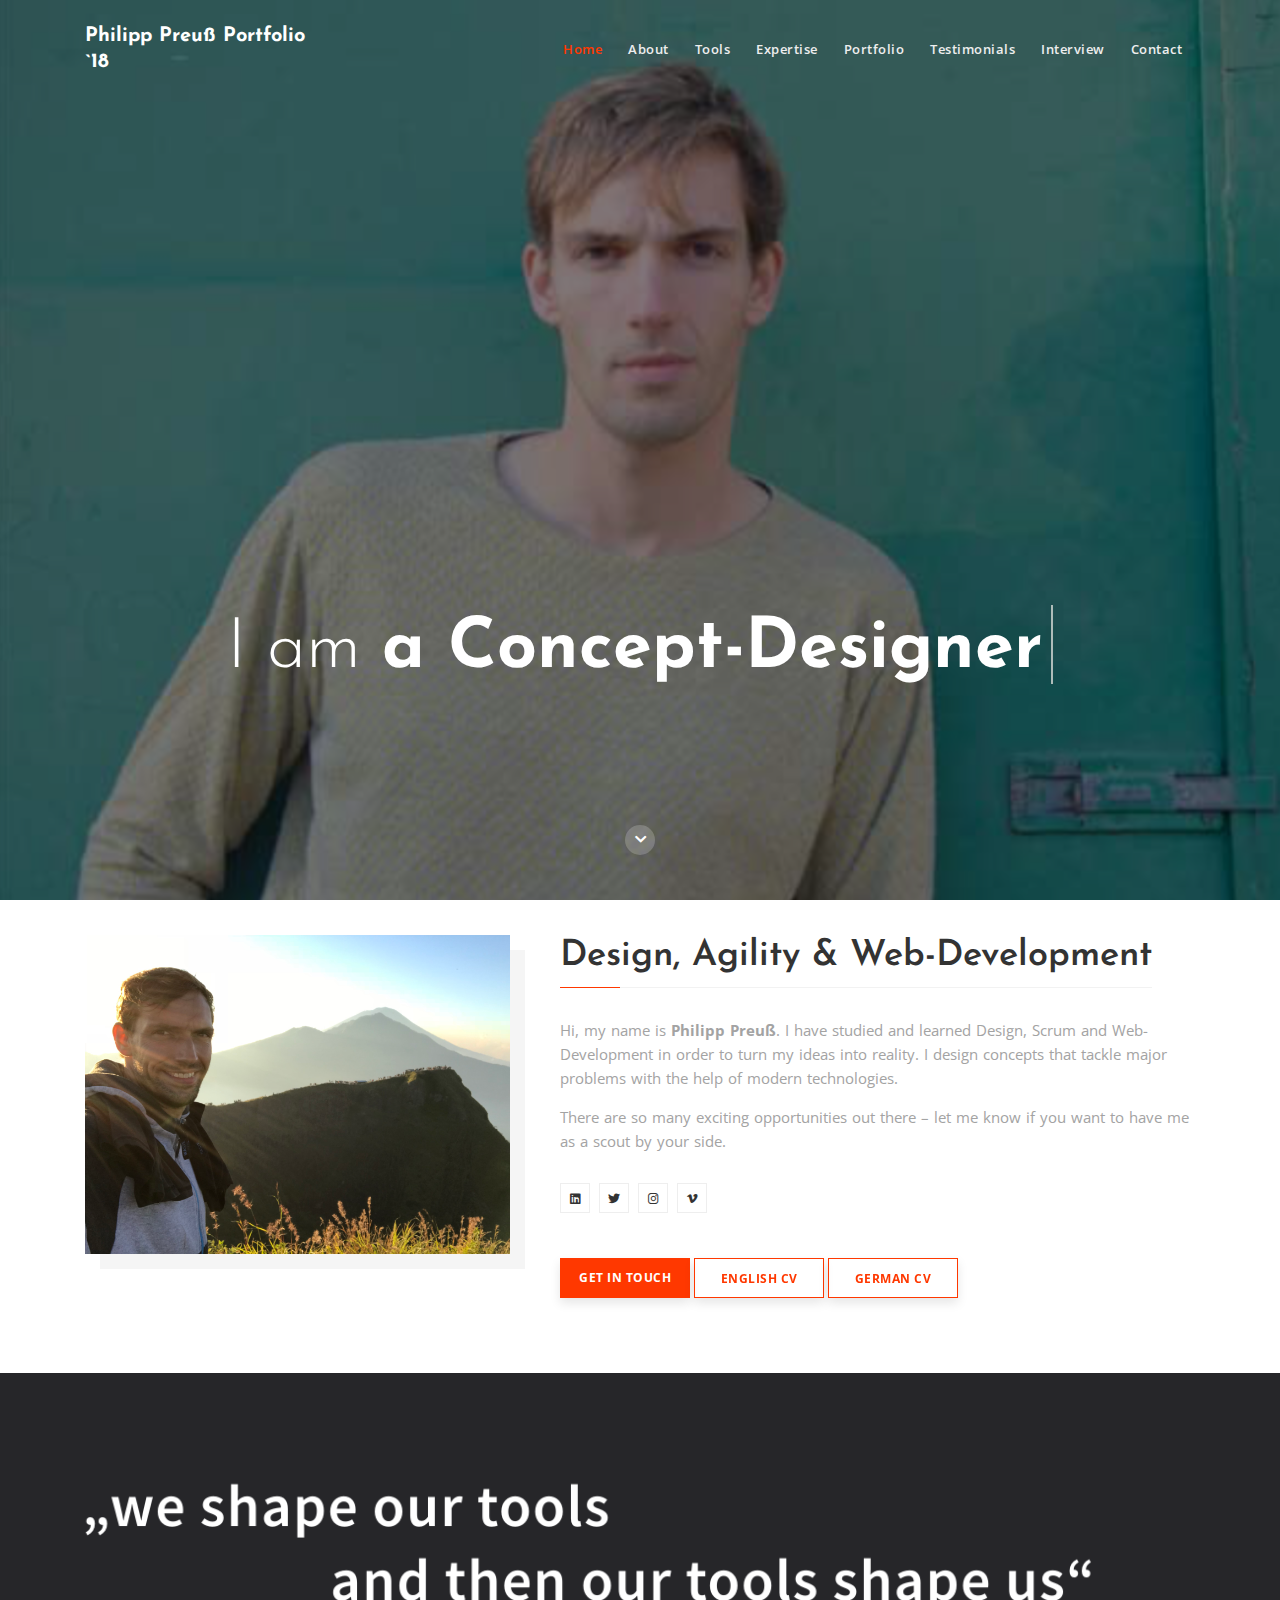
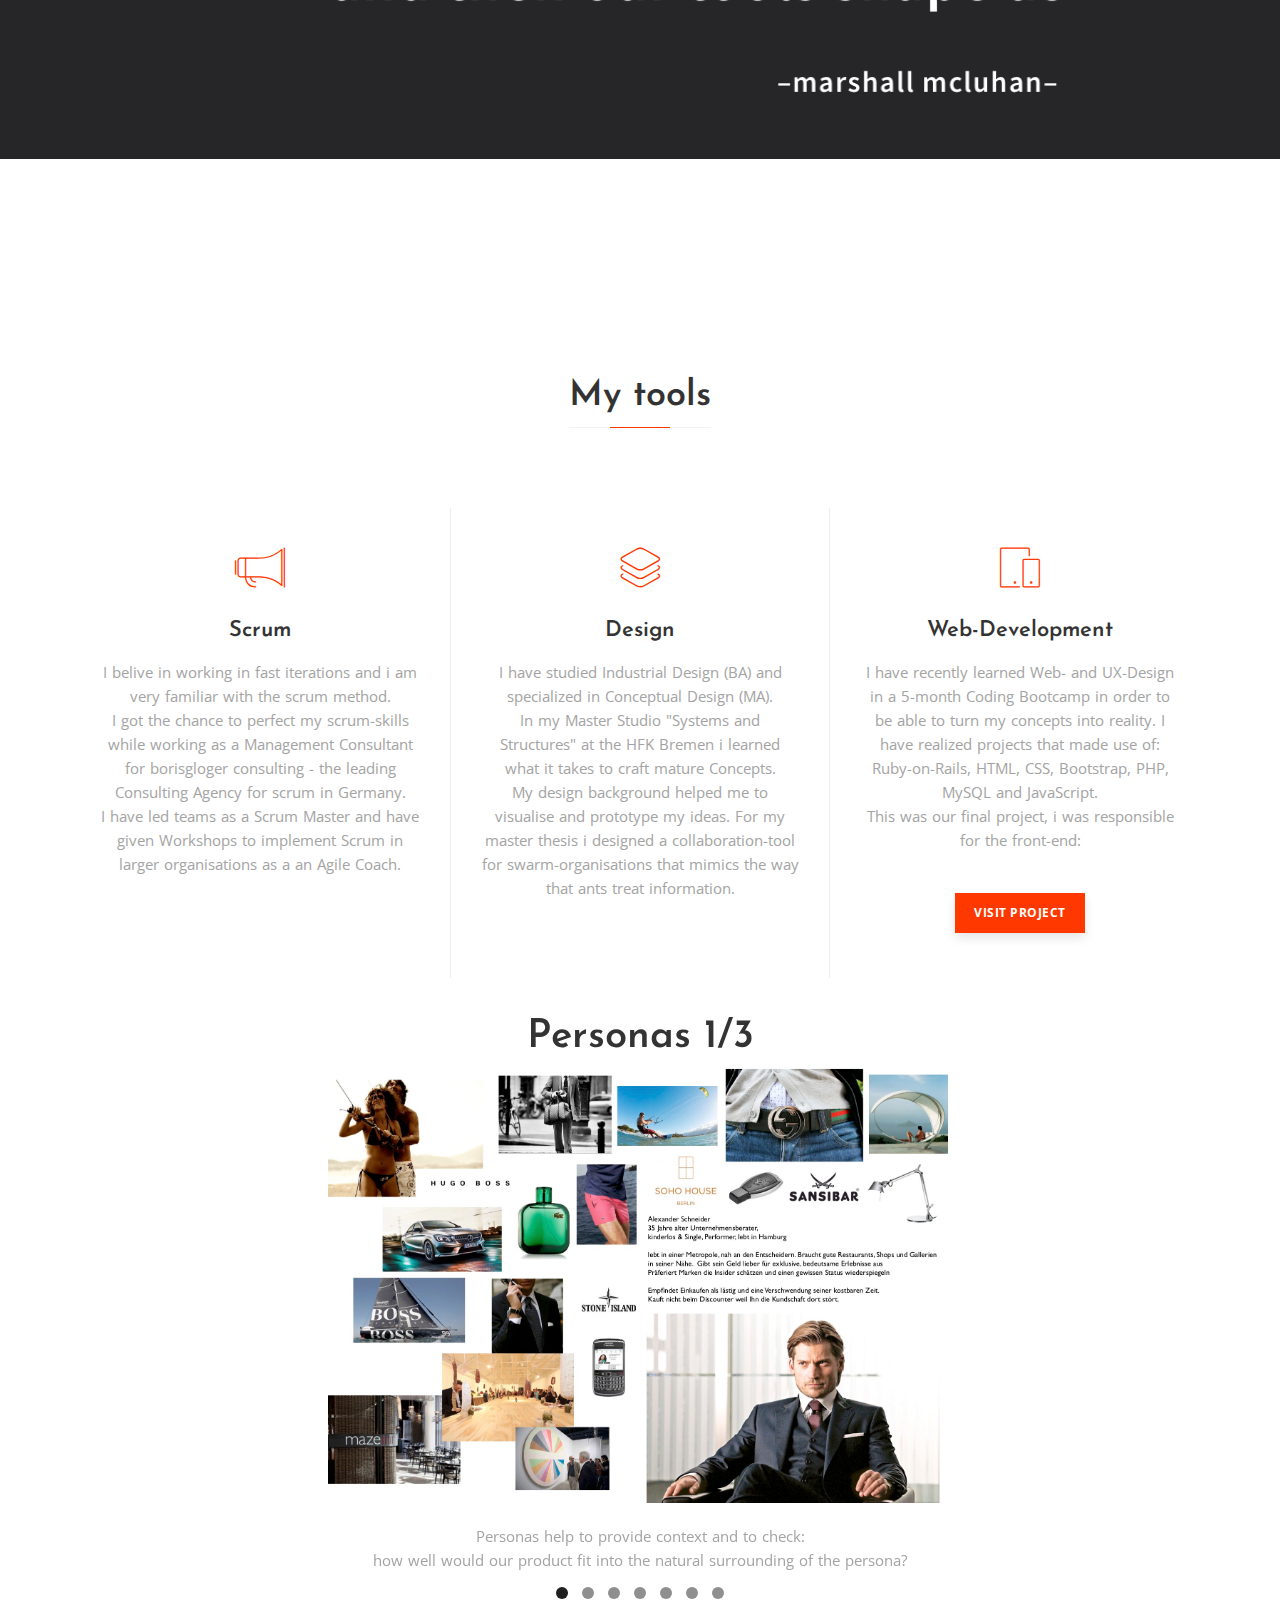
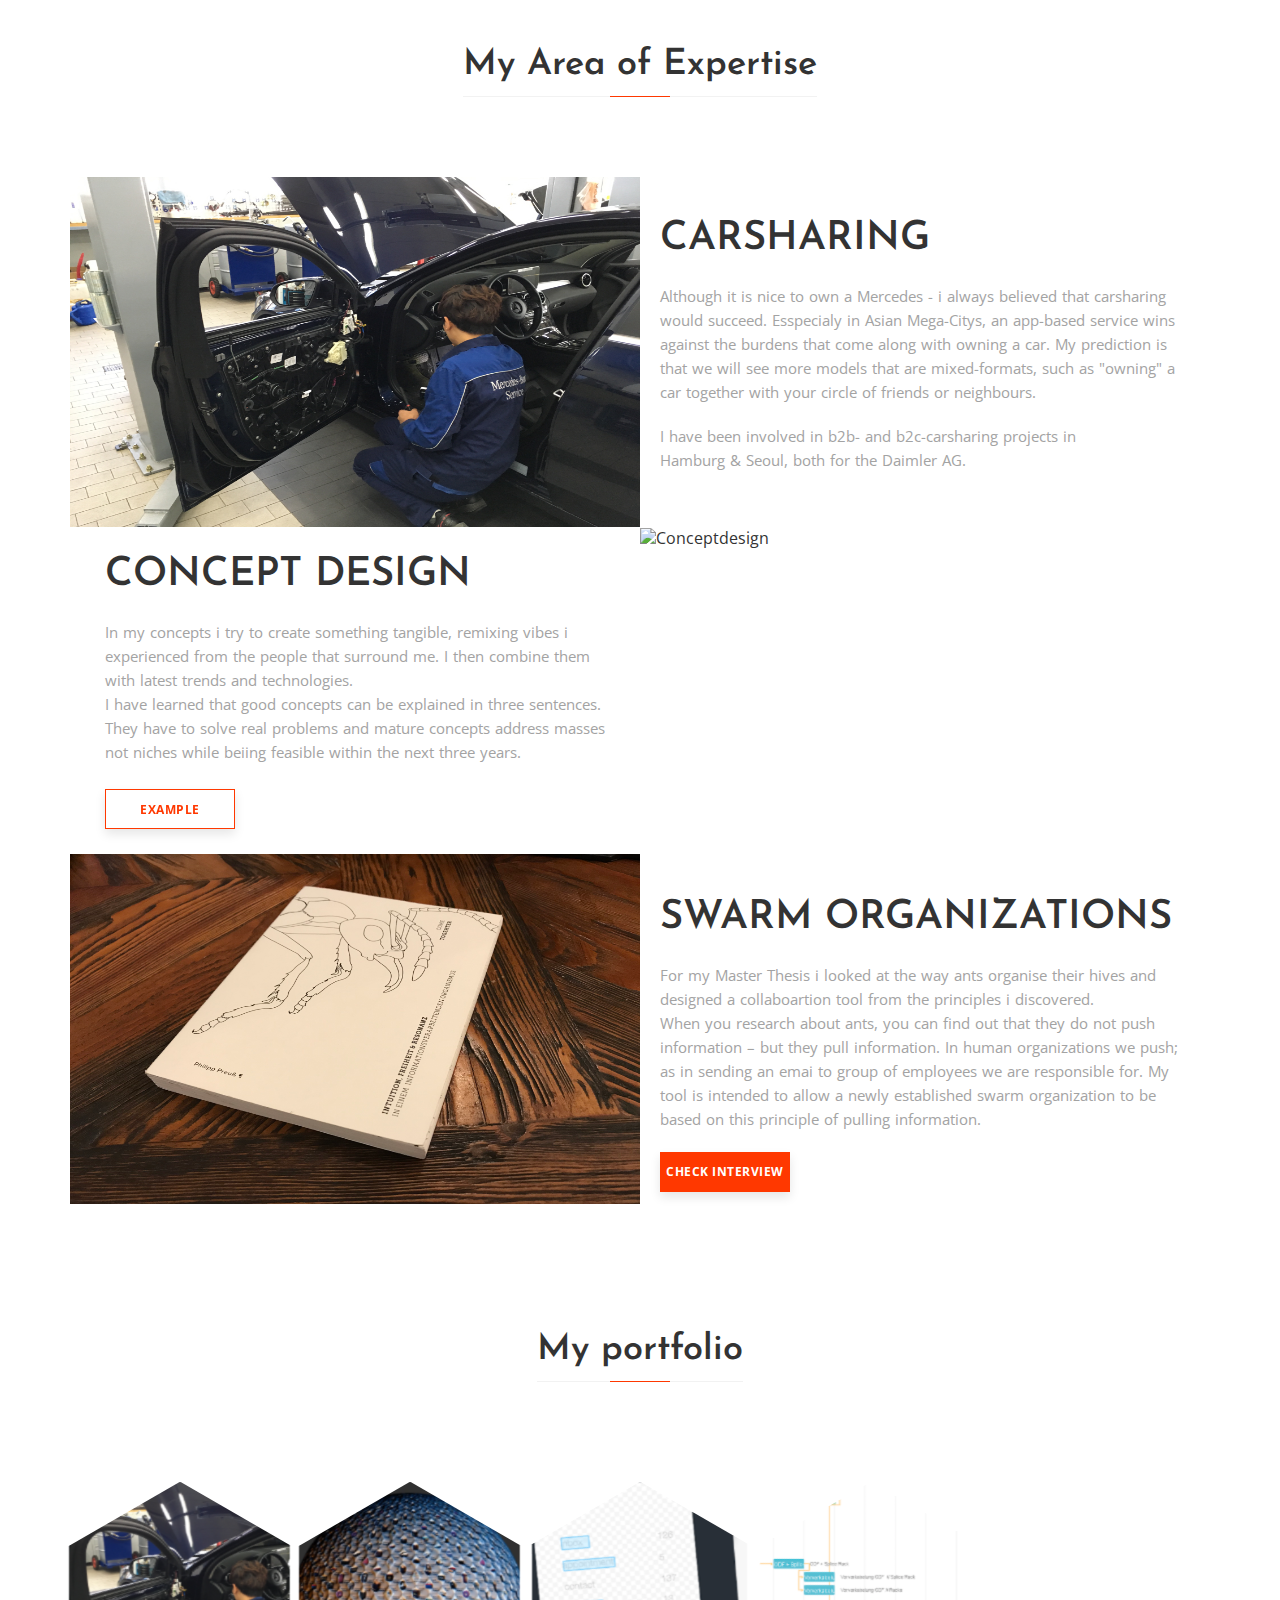
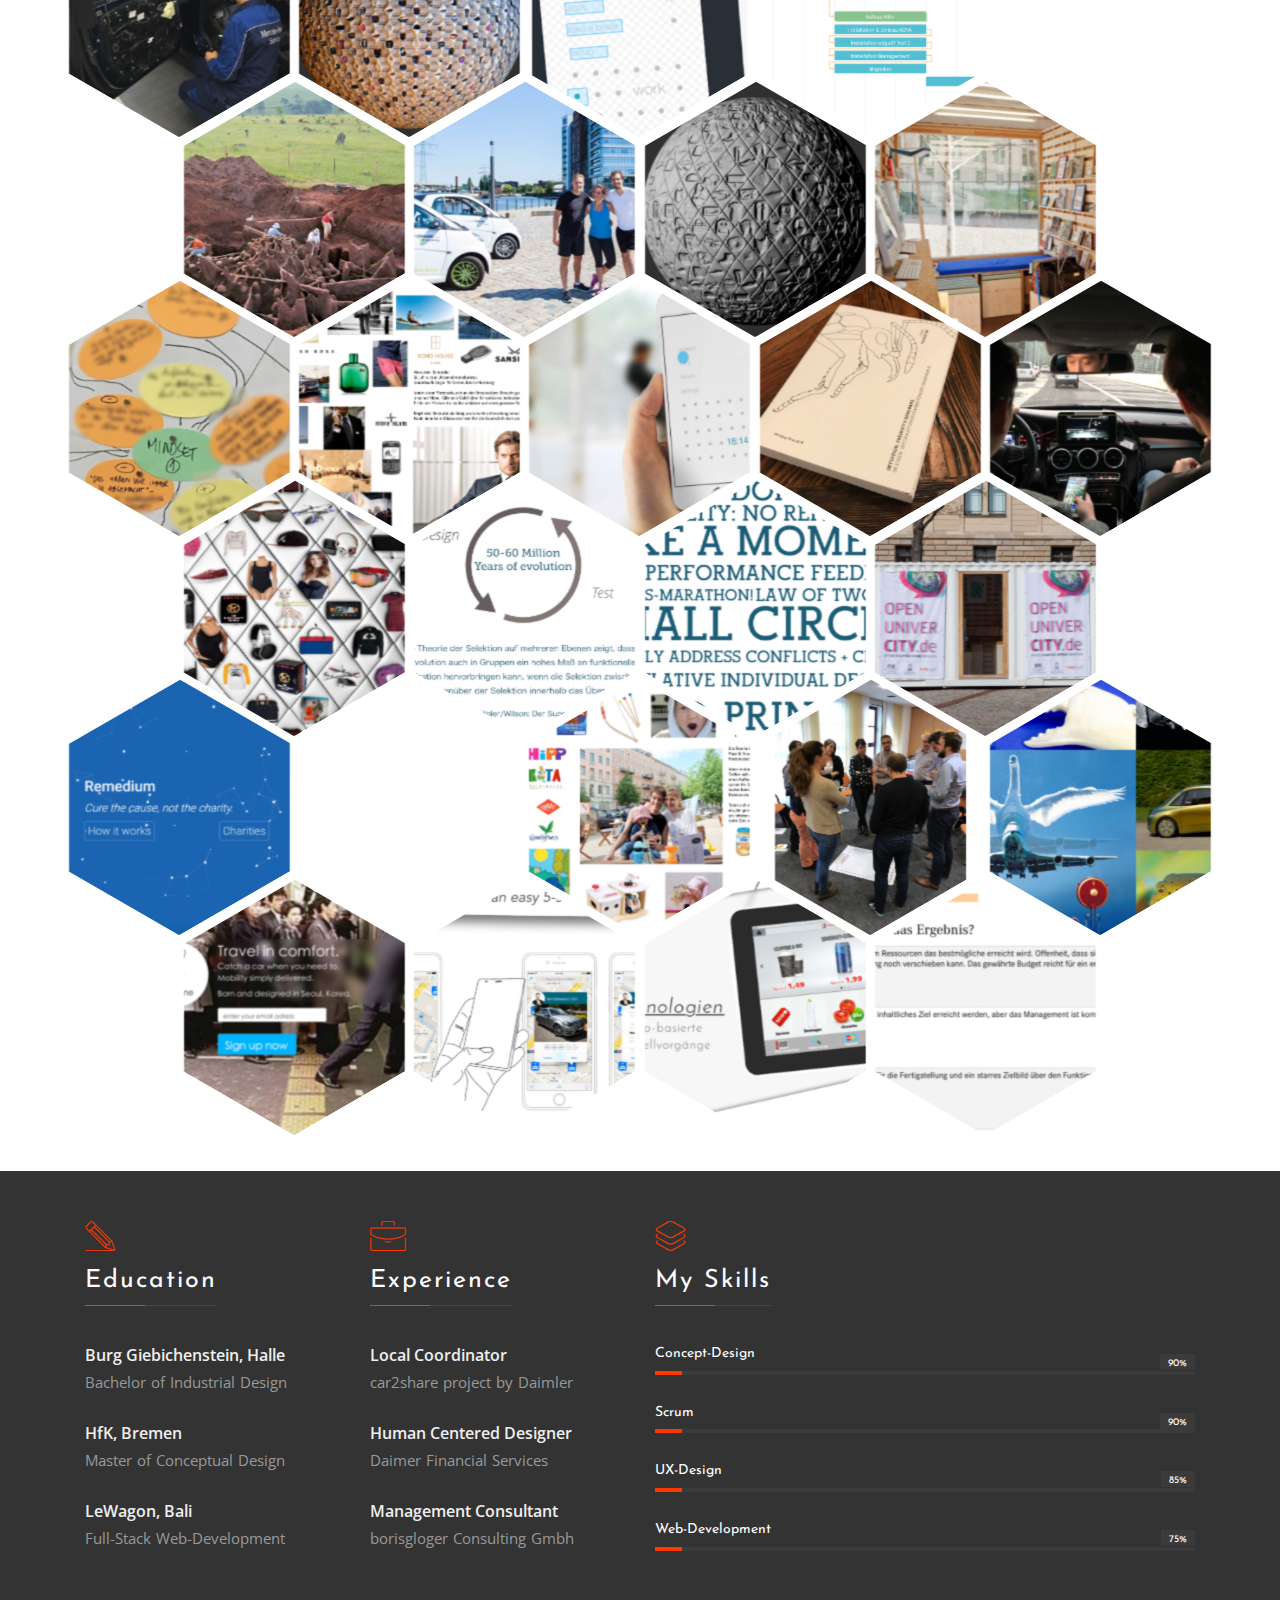
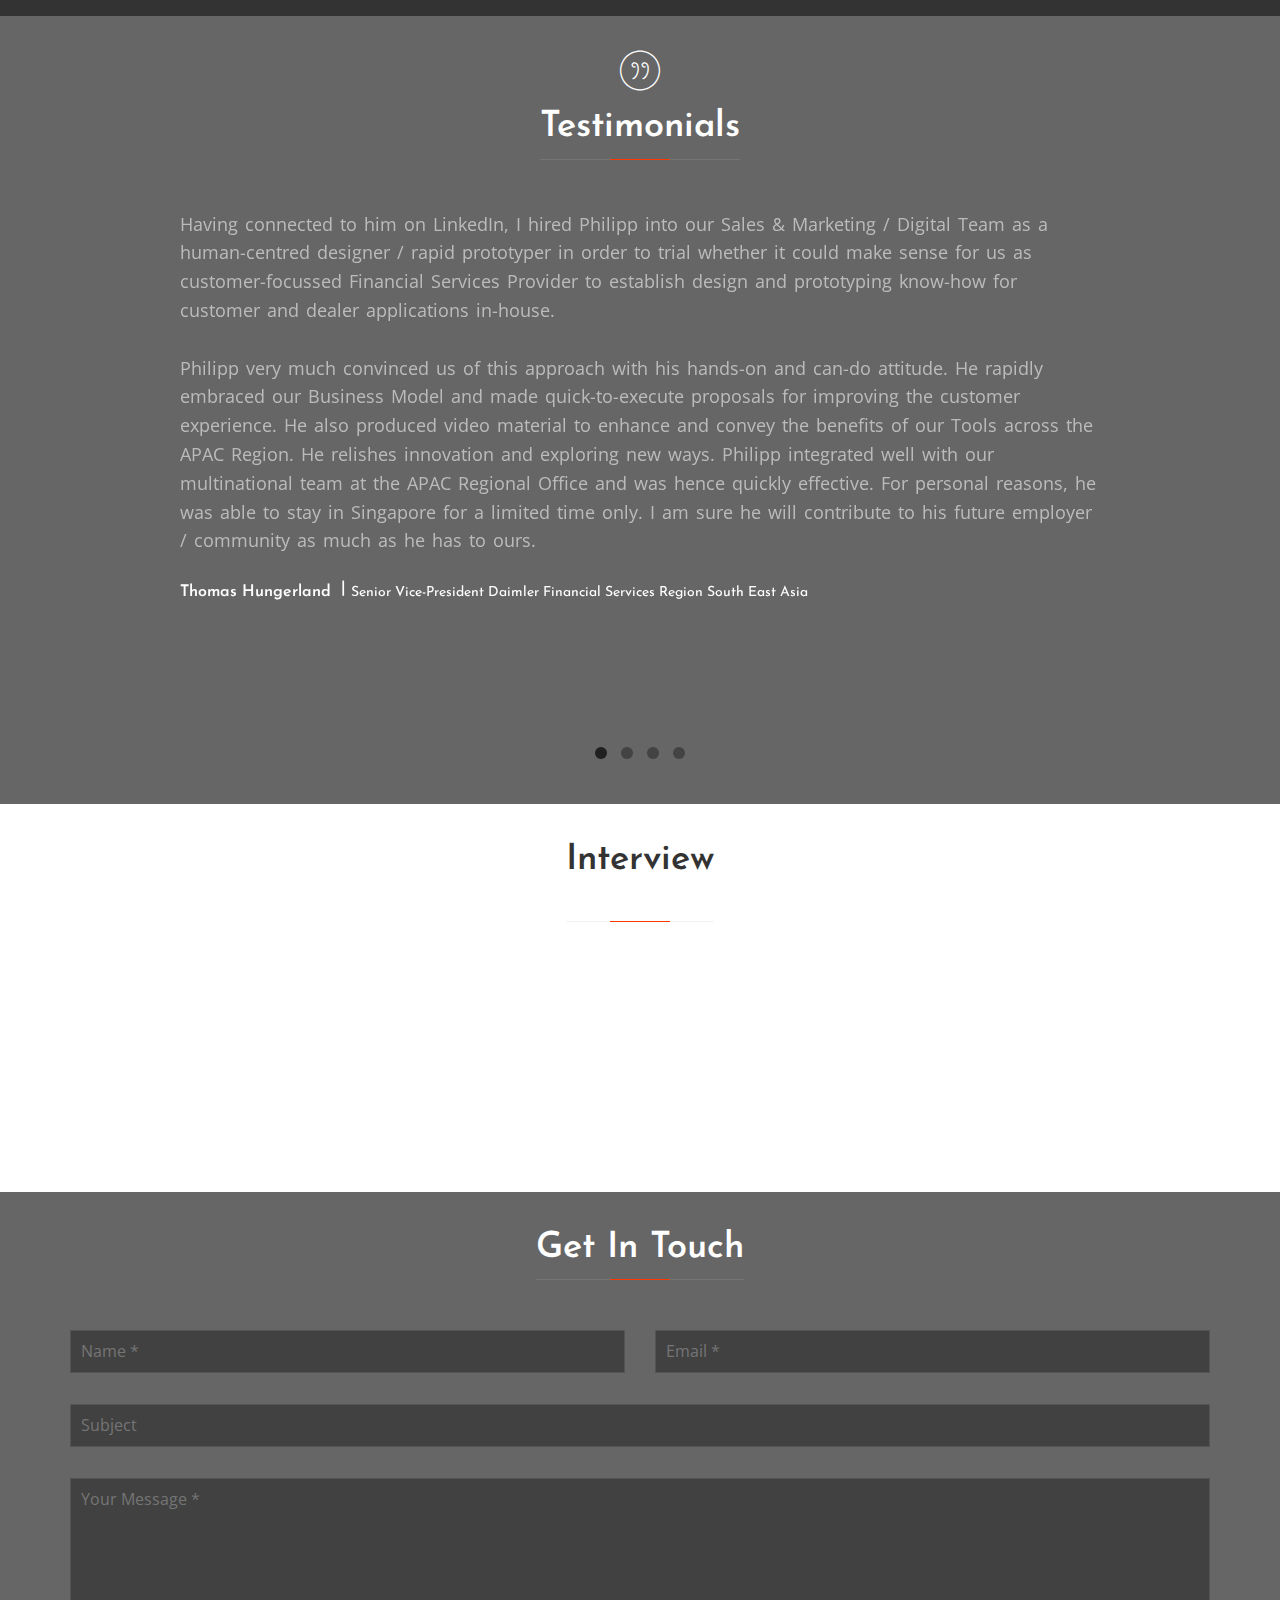
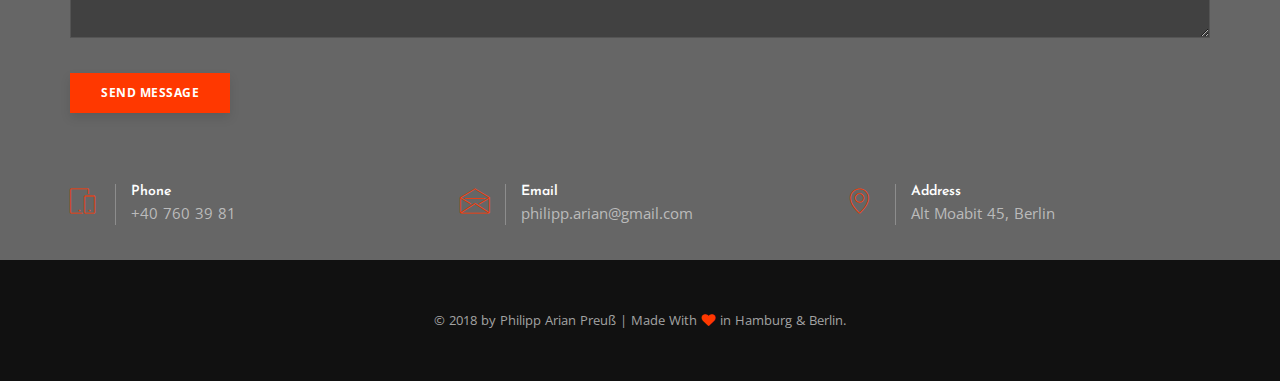
==== commit 248fa4a1: "make my profile prettier" ====
--- a/index.html
+++ b/index.html
@@ -434,7 +434,7 @@
     <li class="hex">
       <div class="hexIn">
         <a class="hexLink" href="#">
-          <img src="assets/interfaces/IN01.png" alt="" />
+          <img src="assets/Interfaces/IN01.png" alt="" />
           <h1>Interfaces</h1>
           <p>How can we be explorers on the web?</p>
         </a>
@@ -553,7 +553,7 @@
     <li class="hex">
       <div class="hexIn">
         <a class="hexLink" href="#">
-          <img src="assets/interfaces/IN05.png" alt="" />
+          <img src="assets/Interfaces/IN05.png" alt="" />
           <h1>Interfaces: Sphere</h1>
           <p>How can we be explorers on the web?</p>
         </a>
@@ -643,7 +643,7 @@
     <li class="hex">
       <div class="hexIn">
         <a class="hexLink" href="#">
-          <img src="assets/interfaces/IN04.png" alt="" />
+          <img src="assets/Interfaces/IN04.png" alt="" />
           <h1>Interfaces: Carsharing</h1>
           <p>Designing a simple carsharing-interface</p>
         </a>
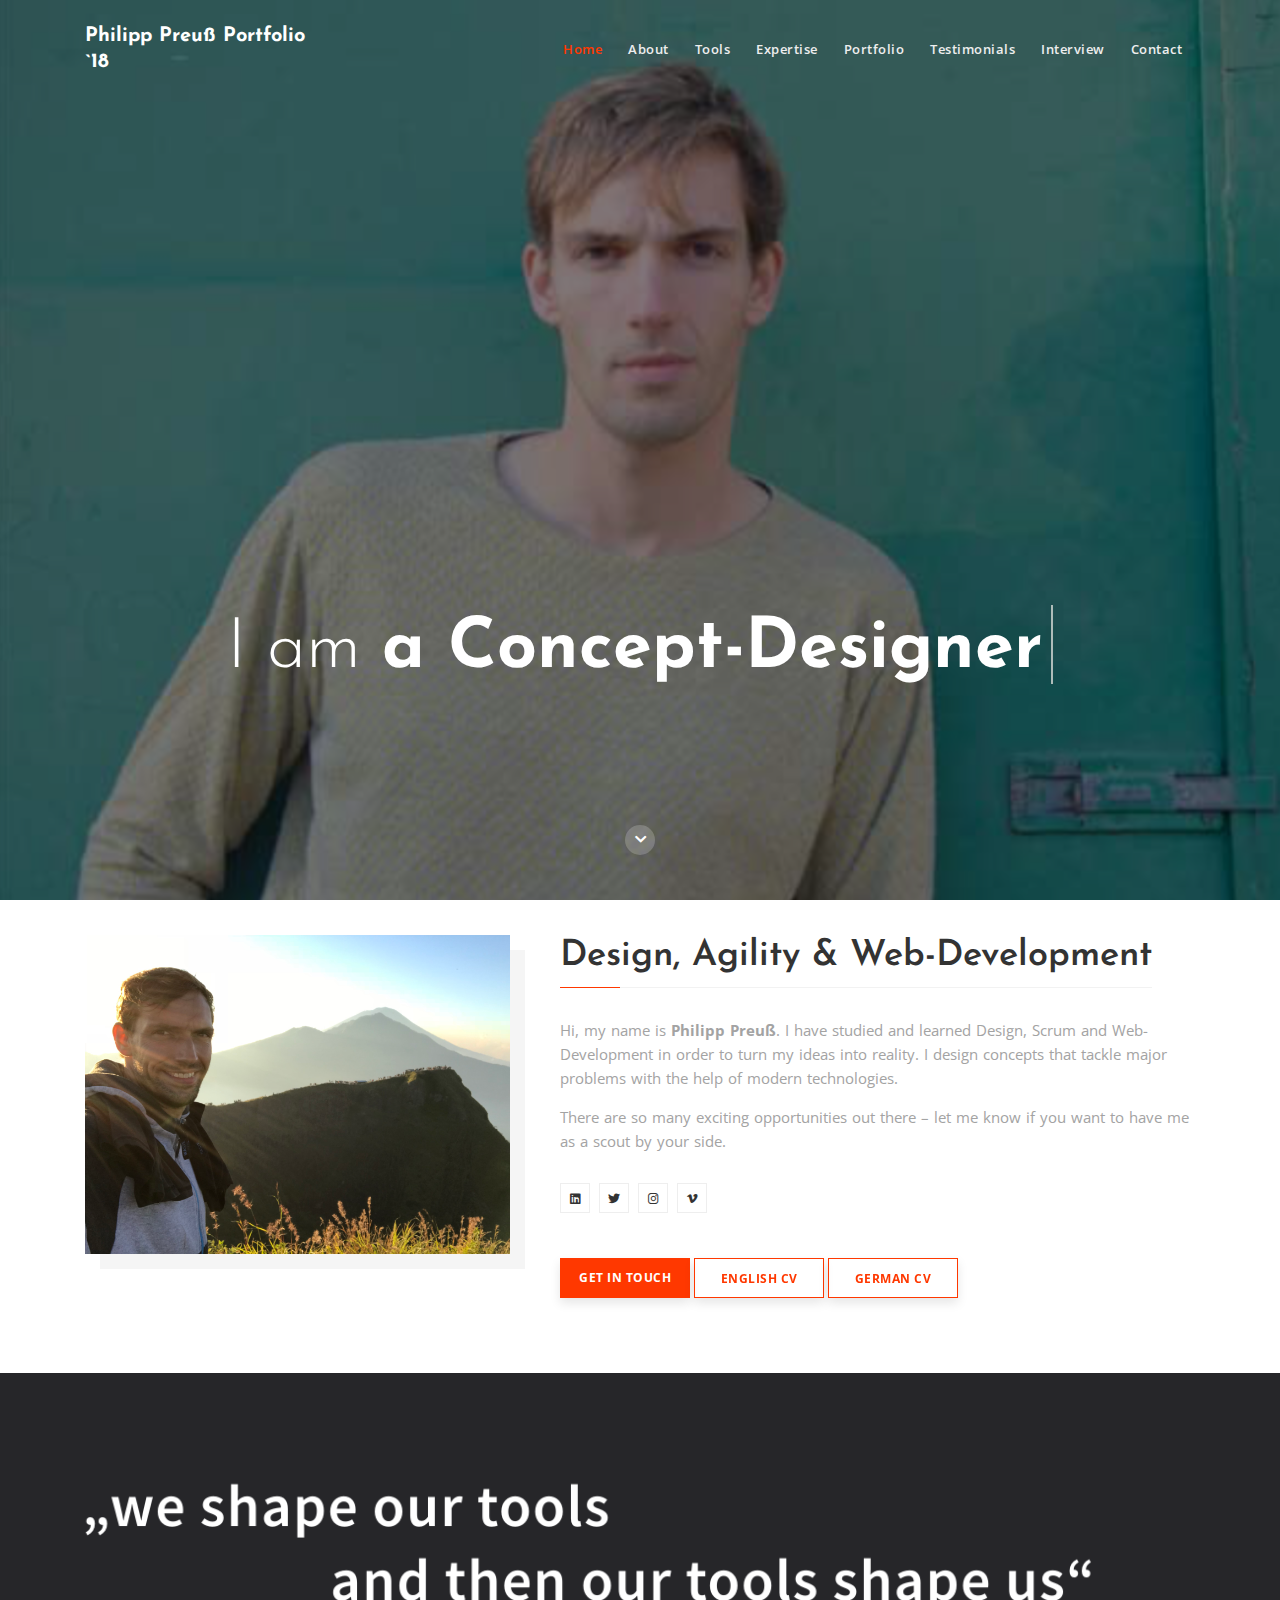
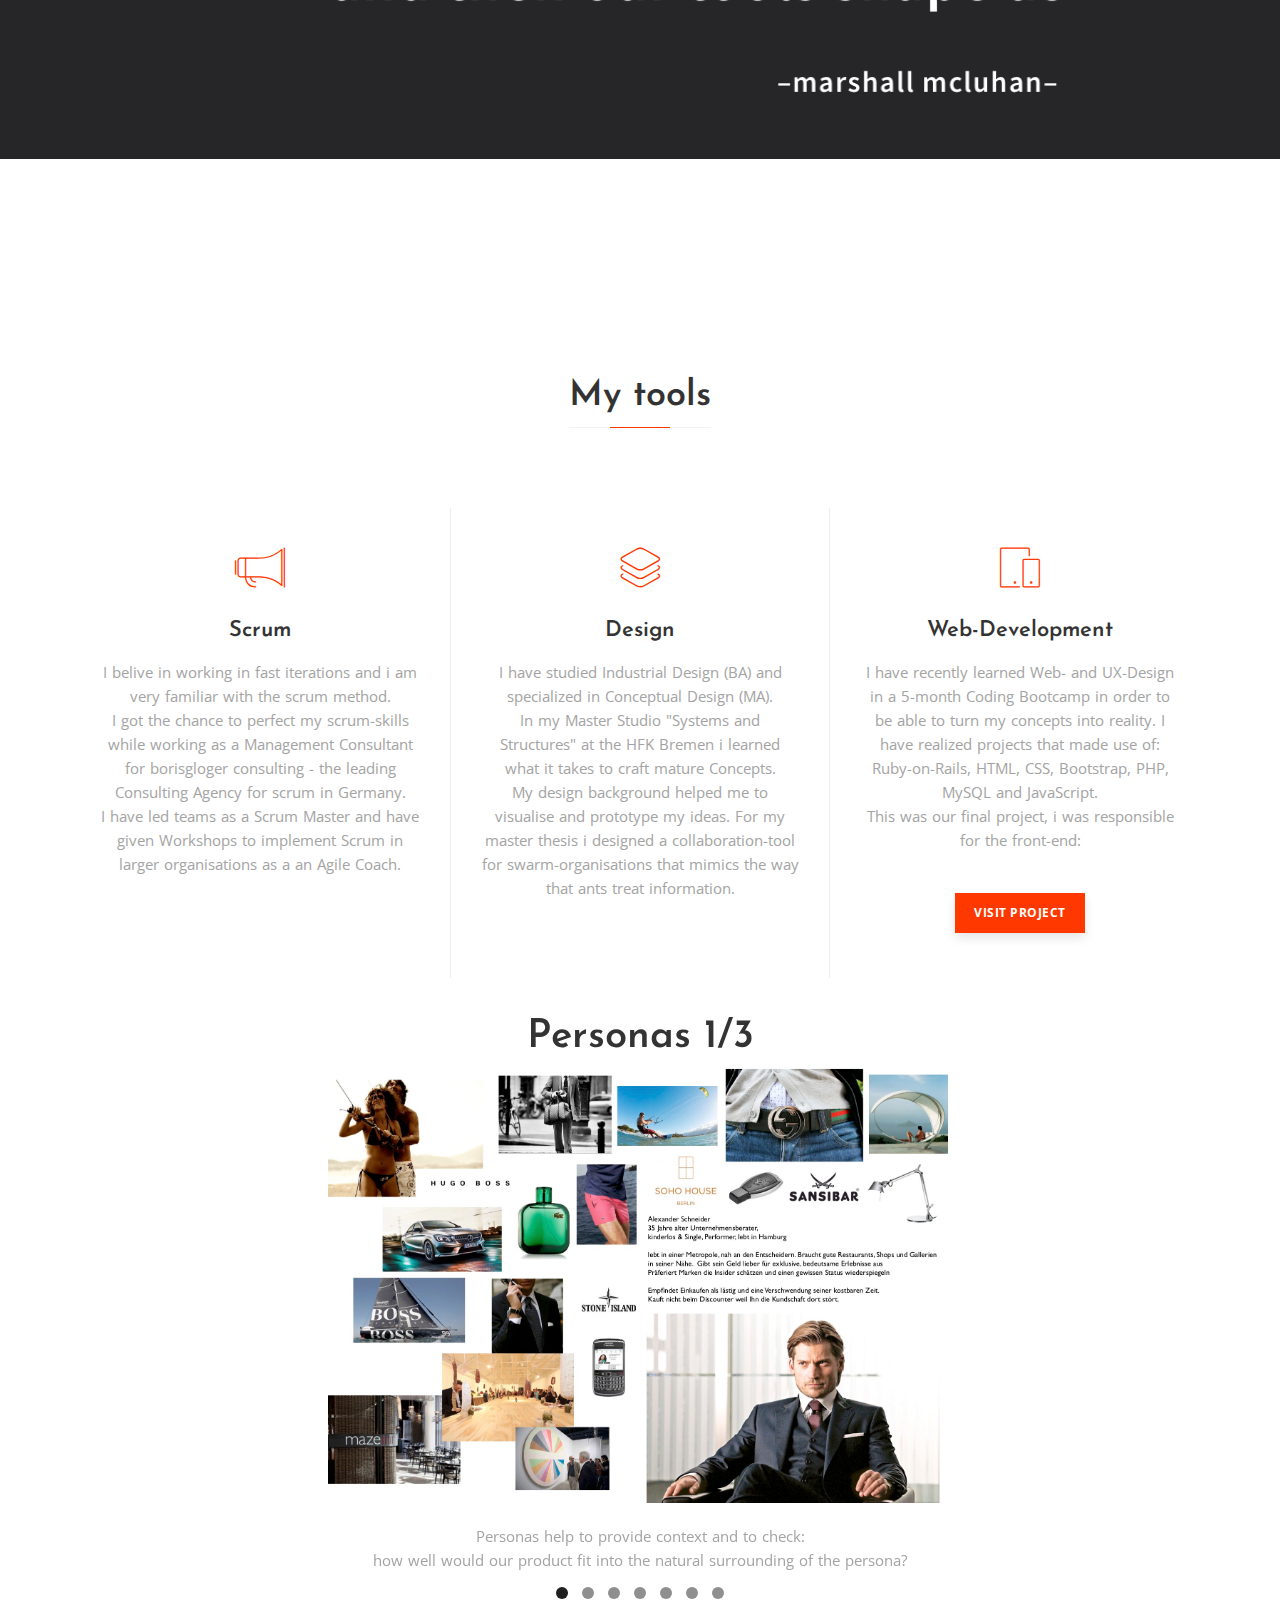
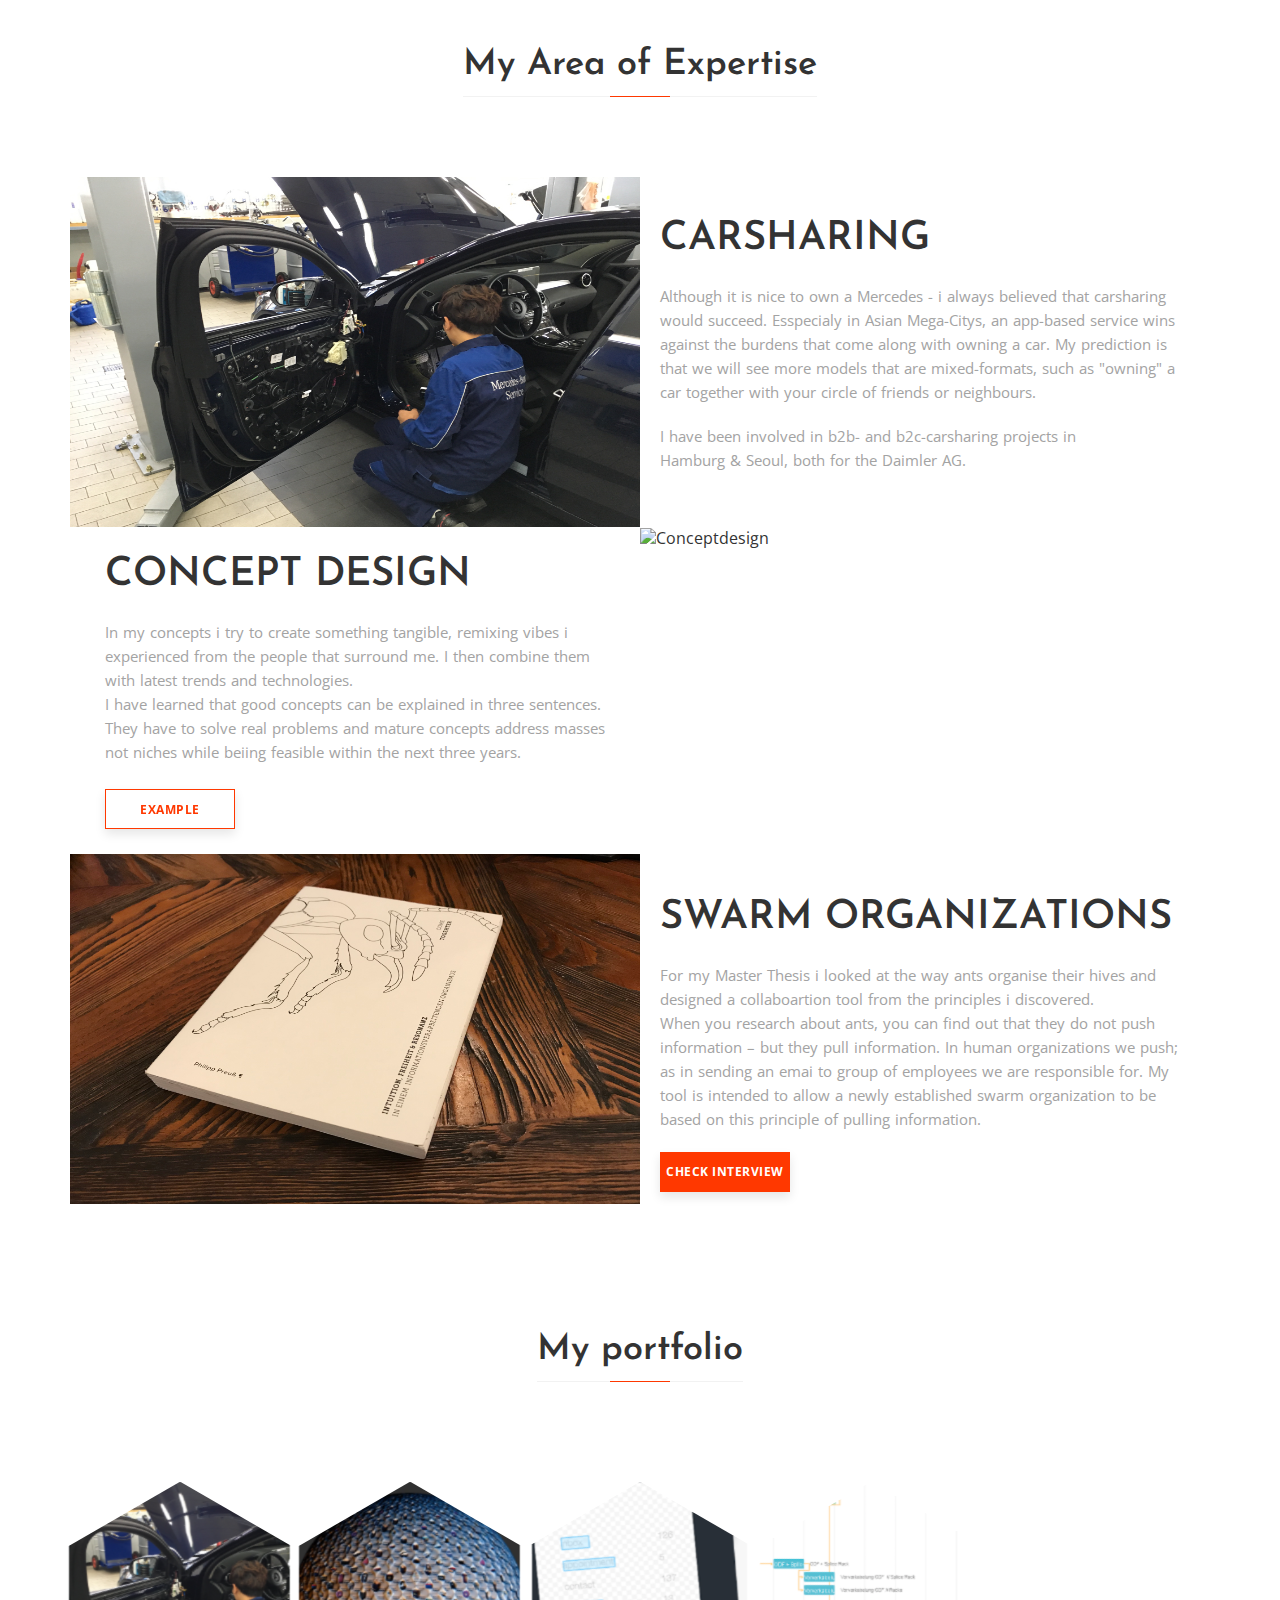
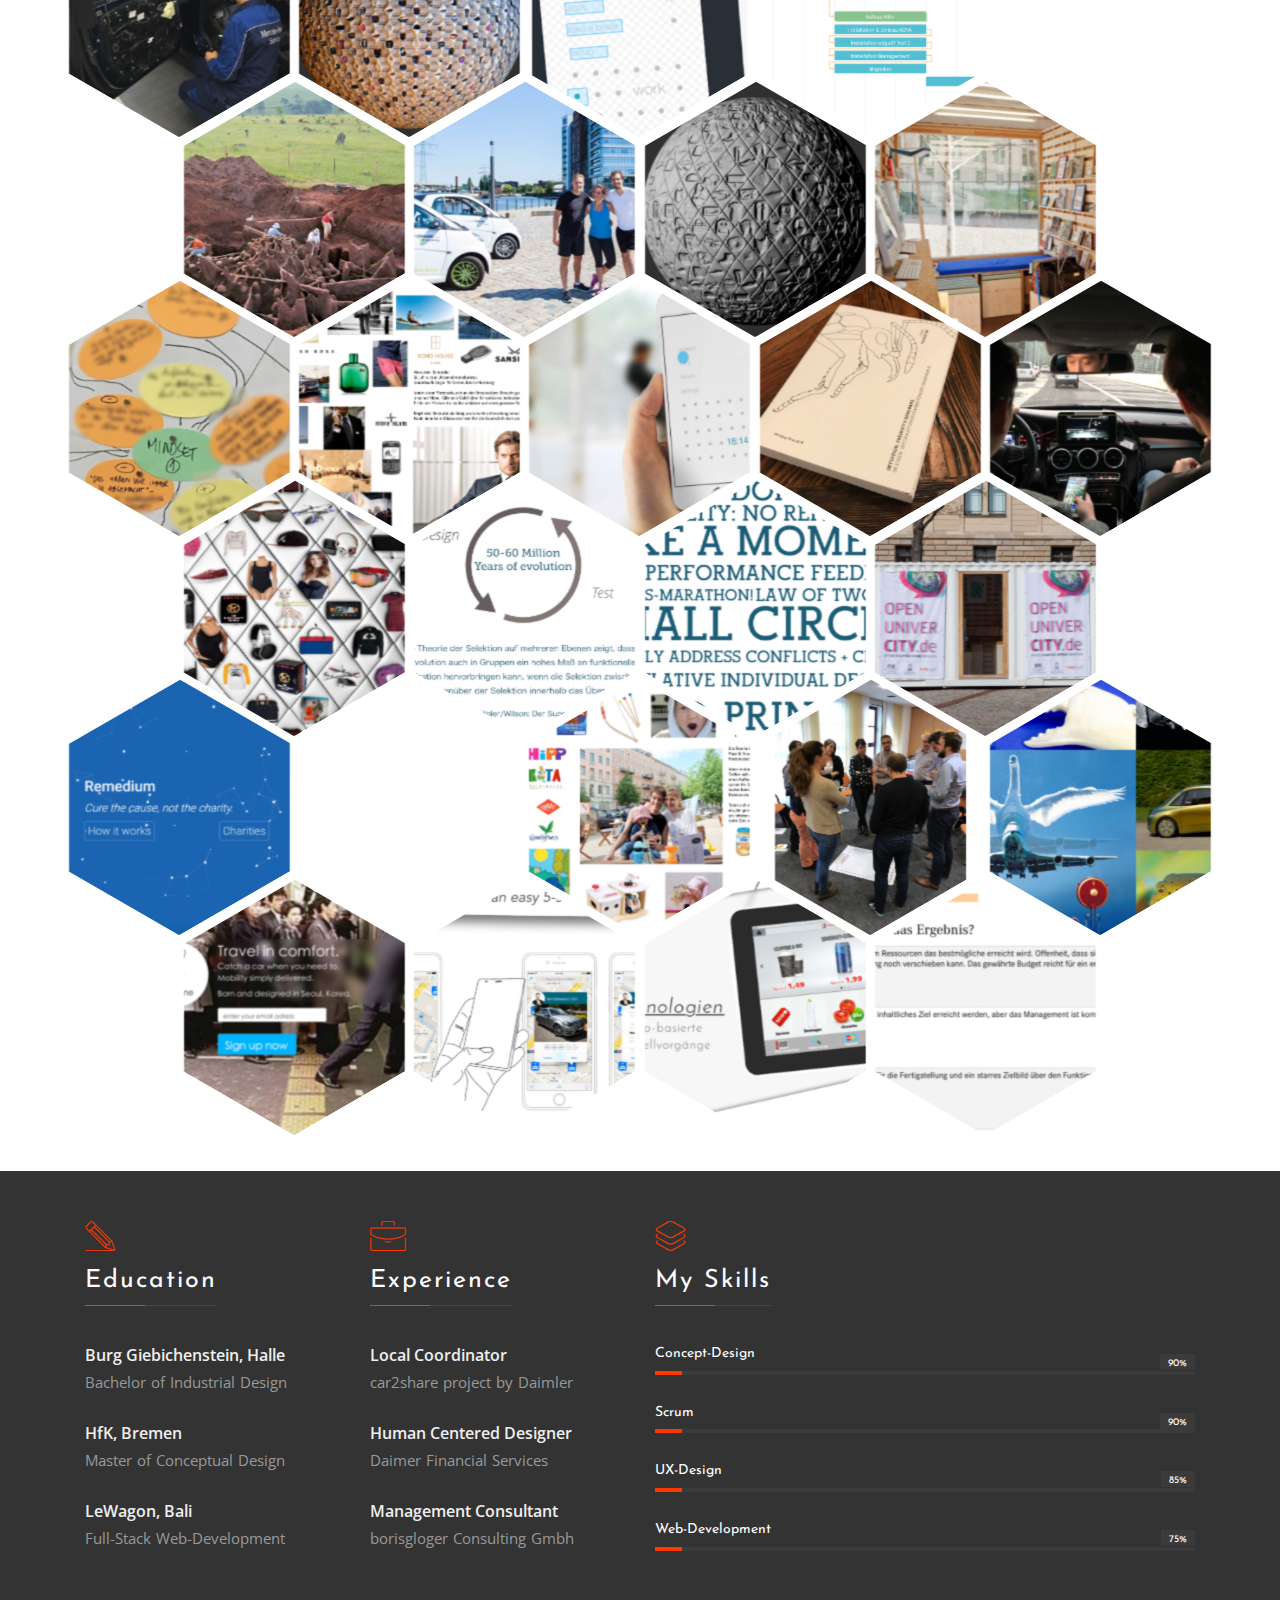
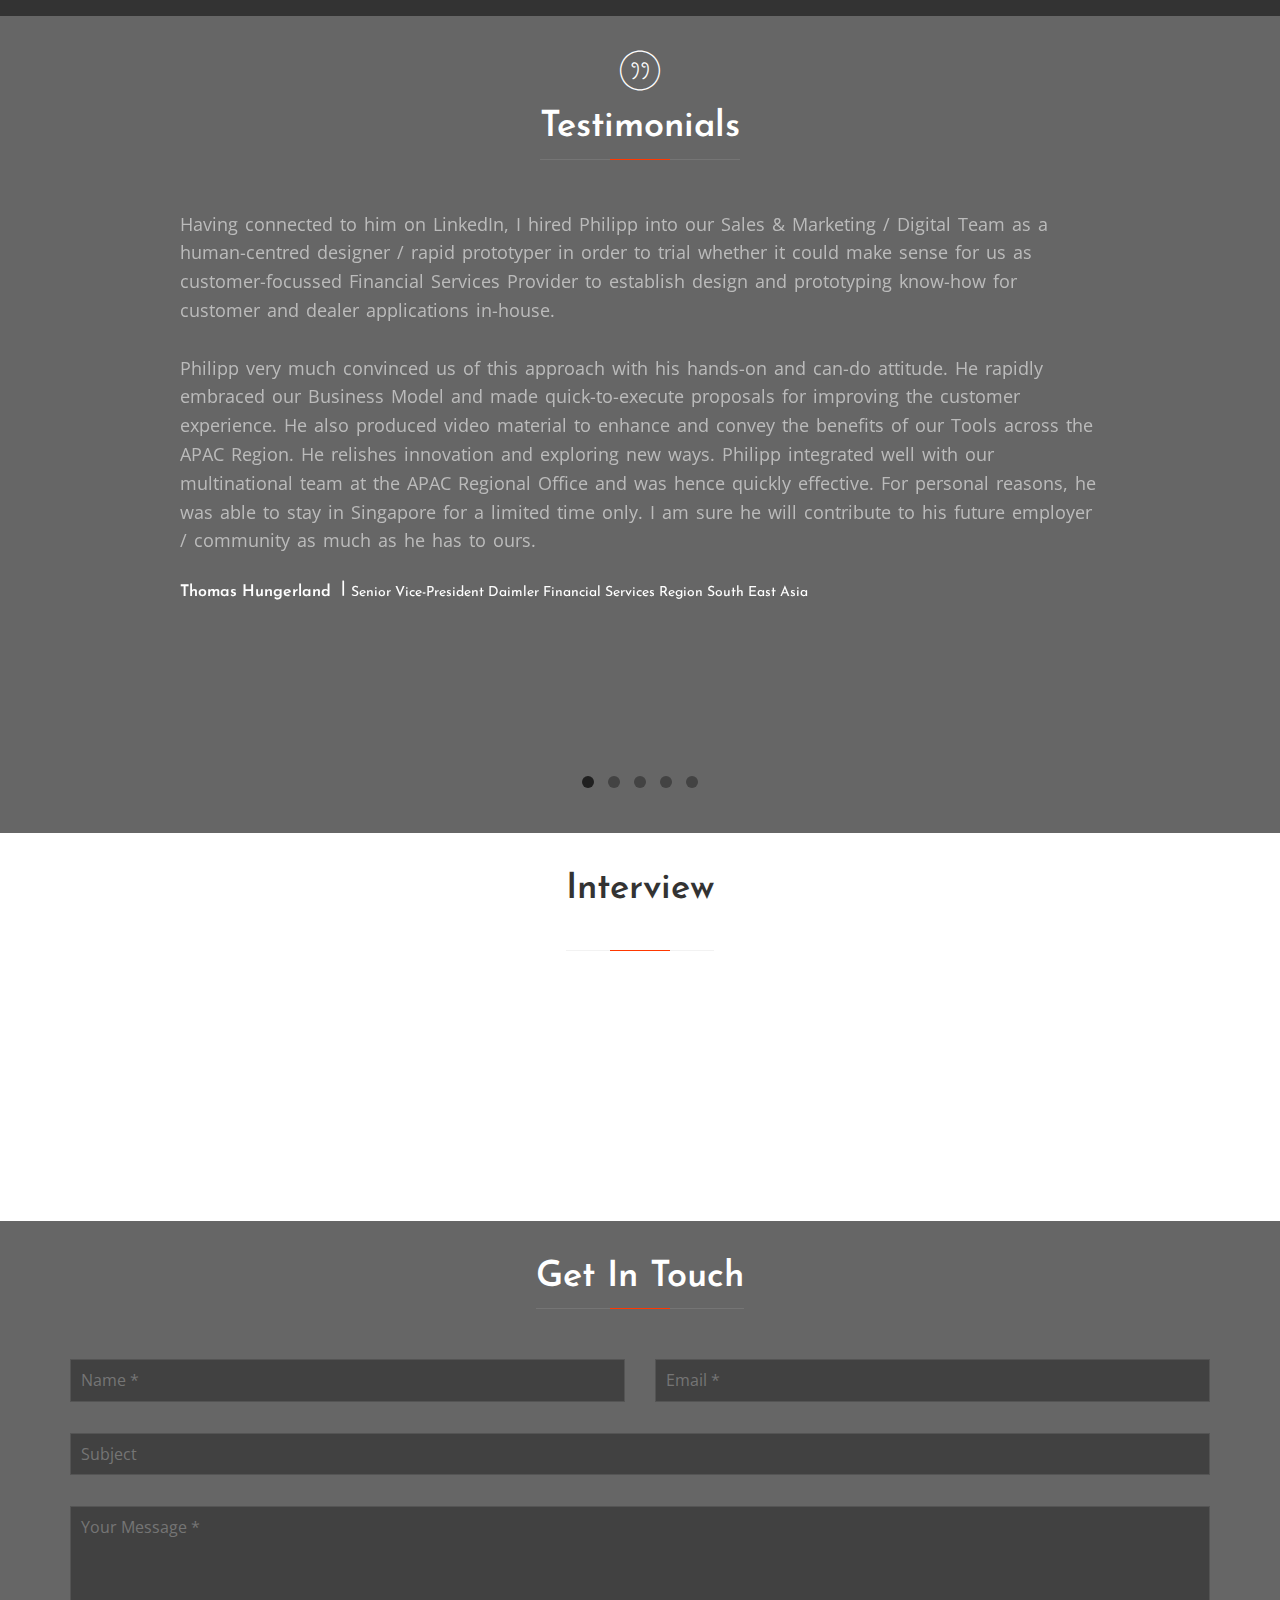
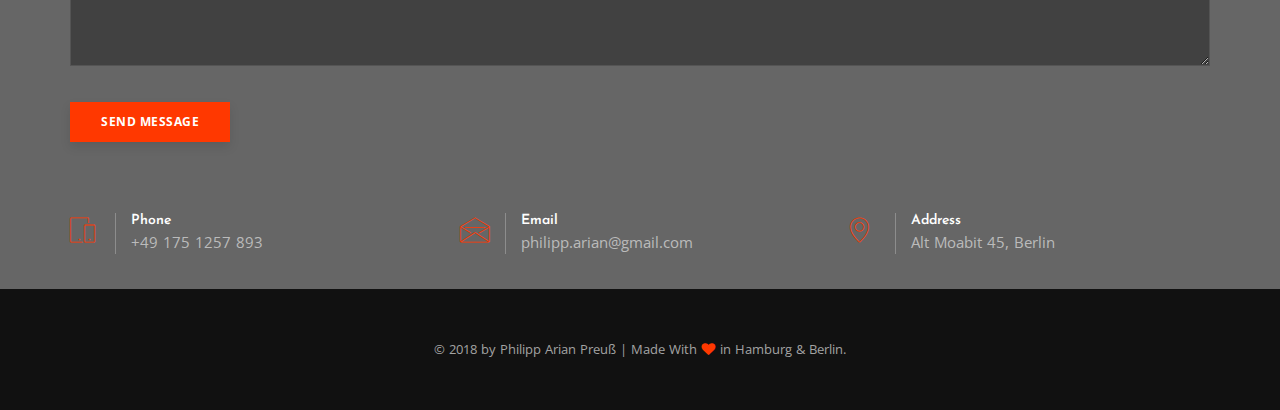
==== commit 4a3377c9: "minor changes" ====
--- a/index.html
+++ b/index.html
@@ -232,92 +232,92 @@
             <p>This was our final project, i was responsible for the front-end:   </p>
             <br><br>
             <span class="buton text-center">
-           <a href="http://open-space-app.herokuapp.com/" front="visit project" back="&#xf1d8;" ></a>
-         </span>
-          </div>
-        </div>
-
-      </div>
-
-    </div>
-
-  </section>
-
-  <div id="owl-testimonial" class="owl-carousel">
-
-
-    <div class="testimonial-item">
-      <div class="row">
-        <div class="col-md-6 col-md offset-3">
-          <h2>Personas 1/3</h2>
-          <img src="assets/PM/persona1.jpg" class="img-responsive " alt="testimonial img">
-          <br>
-          <p>Personas help to provide context and to check: <br> how well would our product fit into the natural surrounding of the persona?</p>
-        </div>
-      </div>
-    </div>
-    <div class="testimonial-item">
-      <div class="row">
-        <div class="col-md-6 col-md offset-3">
-          <h2>Personas 2/3</h2>
-          <img src="assets/PM/persona2.jpg" class="img-responsive " alt="testimonial img">
-          <br>
-          <p>Personas help to provide context and to check: <br> how well would our product fit into the natural surrounding of the persona?</p>
-        </div>
-      </div>
-    </div>
-    <div class="testimonial-item">
-      <div class="row">
-        <div class="col-md-6 col-md offset-3">
-          <h2>Personas 3/3</h2>
-          <img src="assets/PM/persona3.jpg" class="img-responsive " alt="testimonial img">
-          <br>
-          <p>Personas help to provide context and to check: <br> how well would our product fit into the natural surrounding of the persona?</p>
-        </div>
-      </div>
-    </div>
-    <div class="testimonial-item">
-      <div class="row">
-        <div class="col-md-6 col-md offset-3" >
-          <h2>Moodboard 1/4</h2>
-          <img src="assets/PM/mb1.png" class="img-responsive" alt="moodboard">
-          <br>
-          <p>Moodboards are a great way to define a mood or visual direction for a project.</p>
-        </div>
-      </div>
-    </div>
-    <div class="testimonial-item">
-      <div class="row">
-        <div class="col-md-6 col-md offset-3">
-          <h2>Moodboard 2/4</h2>
-          <img src="assets/PM/mb2.png" class="img-responsive " alt="moodboard">
-          <br>
-          <p>Moodboards are a great way to define a mood or visual direction for a project.</p>
-        </div>
-      </div>
-    </div>
-    <div class="testimonial-item">
-      <div class="row">
-        <div class="col-md-6 col-md offset-3">
-          <h2>Moodboard 3/4</h2>
-          <img src="assets/PM/mb3.png" class="img-responsive " alt="moodboard">
-          <br>
-          <p>Moodboards are a great way to define a mood or visual direction for a project.</p>
-        </div>
-      </div>
-    </div>
-    <div class="testimonial-item">
-      <div class="row">
-        <div class="col-md-6 col-md offset-3">
-          <h2>Moodboard 4/4</h2>
-          <img src="assets/PM/mb4.png" class="img-responsive" alt="moodboard">
-          <br>
-          <p>Moodboards are a great way to define a mood or visual direction for a project.</p>
-        </div>
-      </div>
-    </div>
-
+             <a href="http://open-space-app.herokuapp.com/" front="visit project" back="&#xf1d8;" ></a>
+           </span>
+         </div>
+       </div>
+
+     </div>
+
+   </div>
+
+ </section>
+
+ <div id="owl-testimonial" class="owl-carousel">
+
+
+  <div class="testimonial-item">
+    <div class="row">
+      <div class="col-md-6 col-md offset-3">
+        <h2>Personas 1/3</h2>
+        <img src="assets/PM/persona1.jpg" class="img-responsive " alt="testimonial img">
+        <br>
+        <p>Personas help to provide context and to check: <br> how well would our product fit into the natural surrounding of the persona?</p>
+      </div>
+    </div>
   </div>
+  <div class="testimonial-item">
+    <div class="row">
+      <div class="col-md-6 col-md offset-3">
+        <h2>Personas 2/3</h2>
+        <img src="assets/PM/persona2.jpg" class="img-responsive " alt="testimonial img">
+        <br>
+        <p>Personas help to provide context and to check: <br> how well would our product fit into the natural surrounding of the persona?</p>
+      </div>
+    </div>
+  </div>
+  <div class="testimonial-item">
+    <div class="row">
+      <div class="col-md-6 col-md offset-3">
+        <h2>Personas 3/3</h2>
+        <img src="assets/PM/persona3.jpg" class="img-responsive " alt="testimonial img">
+        <br>
+        <p>Personas help to provide context and to check: <br> how well would our product fit into the natural surrounding of the persona?</p>
+      </div>
+    </div>
+  </div>
+  <div class="testimonial-item">
+    <div class="row">
+      <div class="col-md-6 col-md offset-3" >
+        <h2>Moodboard 1/4</h2>
+        <img src="assets/PM/mb1.png" class="img-responsive" alt="moodboard">
+        <br>
+        <p>Moodboards are a great way to define a mood or visual direction for a project.</p>
+      </div>
+    </div>
+  </div>
+  <div class="testimonial-item">
+    <div class="row">
+      <div class="col-md-6 col-md offset-3">
+        <h2>Moodboard 2/4</h2>
+        <img src="assets/PM/mb2.png" class="img-responsive " alt="moodboard">
+        <br>
+        <p>Moodboards are a great way to define a mood or visual direction for a project.</p>
+      </div>
+    </div>
+  </div>
+  <div class="testimonial-item">
+    <div class="row">
+      <div class="col-md-6 col-md offset-3">
+        <h2>Moodboard 3/4</h2>
+        <img src="assets/PM/mb3.png" class="img-responsive " alt="moodboard">
+        <br>
+        <p>Moodboards are a great way to define a mood or visual direction for a project.</p>
+      </div>
+    </div>
+  </div>
+  <div class="testimonial-item">
+    <div class="row">
+      <div class="col-md-6 col-md offset-3">
+        <h2>Moodboard 4/4</h2>
+        <img src="assets/PM/mb4.png" class="img-responsive" alt="moodboard">
+        <br>
+        <p>Moodboards are a great way to define a mood or visual direction for a project.</p>
+      </div>
+    </div>
+  </div>
+
+</div>
 
 <!-- End Tools ====
  ======================================= -->
@@ -359,43 +359,43 @@
       <div class="col-md-6 col-sm-12">
         <div class="about-des" style="padding: 20px; padding-top: 24px;">
           <h2>CONCEPT DESIGN</h2>
-            <br>
+          <br>
           <p>In my concepts i try to create something tangible, remixing vibes i experienced from the people that surround me. I then combine them with latest trends and technologies. <br> I have learned that good concepts can be explained in three sentences. They have to solve real problems and mature concepts address masses not niches while beiing feasible within the next three years.</p> <br>
           <span class="buton buton-bord text-center" style="margin-top: 5px;">
            <a href="Pitstop Berlin- Konzept für Total S.A. .pdf" front="Example" back="&#xf019;" download="Erster Preis beim Total-Ideenwettbewerb"></a>
          </span>
-        </div>
-      </div>
+       </div>
+     </div>
+     <div class="col-md-6 col-sm-12" style="padding-left: 0px; padding-right: 0px;">
+      <img src="assets/Focus_APP_mockup_divx.gif" class="img-responsive" alt="Conceptdesign" style="height: 350px; ">
+
+    </div>
+
+  </div>
+
+  <div class="row no-padding">
+
     <div class="col-md-6 col-sm-12" style="padding-left: 0px; padding-right: 0px;">
-        <img src="assets/Focus_APP_mockup_divx.gif" class="img-responsive" alt="Conceptdesign" style="height: 350px; ">
-
-      </div>
-
-    </div>
-
-    <div class="row no-padding">
-
-      <div class="col-md-6 col-sm-12" style="padding-left: 0px; padding-right: 0px;">
-        <img src="assets/swarm/21.jpg" class="img-responsive" alt="Swarm Organisations" style="height: 350px; margin-bottom: 90px;">
-
-      </div>
-
-      <div class="col-md-6 col-sm-12" style="padding: 20px; padding-top: 40px;">
-        <div class="about-des">
-          <h2>SWARM ORGANIZATIONS</h2>
-
-          <br>
-          <p> For my Master Thesis i looked at the way ants organise their hives and designed a collaboartion tool from the principles i discovered.</p>
-          <p>When you research about ants, you can find out that they do not push information – but they <span>pull information</span>. In human organizations we push; as in sending an emai to group of employees we are responsible for. My tool is intended to allow a newly established swarm organization to be based on this principle of pulling information. </p>
-          <br>
-          <span class="buton text-center">
-           <a href="#0" front="Check interview" back="&#xf019;" data-scroll-nav="6"></a>
-         </span>
-        </div>
-      </div>
-
-    </div>
-  </div>
+      <img src="assets/swarm/21.jpg" class="img-responsive" alt="Swarm Organisations" style="height: 350px; margin-bottom: 90px;">
+
+    </div>
+
+    <div class="col-md-6 col-sm-12" style="padding: 20px; padding-top: 40px;">
+      <div class="about-des">
+        <h2>SWARM ORGANIZATIONS</h2>
+
+        <br>
+        <p> For my Master Thesis i looked at the way ants organise their hives and designed a collaboartion tool from the principles i discovered.</p>
+        <p>When you research about ants, you can find out that they do not push information – but they <span>pull information</span>. In human organizations we push; as in sending an emai to group of employees we are responsible for. My tool is intended to allow a newly established swarm organization to be based on this principle of pulling information. </p>
+        <br>
+        <span class="buton text-center">
+         <a href="#0" front="Check interview" back="&#xf019;" data-scroll-nav="6"></a>
+       </span>
+     </div>
+   </div>
+
+ </div>
+</div>
 
 
 
@@ -771,10 +771,10 @@
            <div class="owl-carousel owl-theme ">
             <div class="citem">
               <p>Having connected to him on LinkedIn, I hired Philipp into our Sales & Marketing / Digital Team as a human-centred designer / rapid prototyper in order to trial whether it could make sense for us as customer-focussed Financial Services Provider to establish design and prototyping know-how for customer and dealer applications in-house. <br><br> Philipp very much convinced us of this approach with his hands-on and can-do attitude. He rapidly embraced our Business Model and made quick-to-execute proposals for improving the customer experience. He also produced video material to enhance and convey the benefits of our Tools across the APAC Region. He relishes innovation and exploring new ways.
-             Philipp integrated well with our multinational team at the APAC Regional Office and was hence quickly effective. For personal reasons, he was able to stay in Singapore for a limited time only. I am sure he will contribute to his future employer / community as much as he has to ours.</p>
-             <h5>Thomas Hungerland</h5><h6>Senior Vice-President Daimler Financial Services Region South East Asia</h6>
-           </div>
-           <div class="citem">
+              Philipp integrated well with our multinational team at the APAC Regional Office and was hence quickly effective. For personal reasons, he was able to stay in Singapore for a limited time only. I am sure he will contribute to his future employer / community as much as he has to ours.</p>
+              <h5>Thomas Hungerland</h5><h6>Senior Vice-President Daimler Financial Services Region South East Asia</h6>
+            </div>
+            <div class="citem">
              <p>Daimler Financial Services has had the pleasure of having Philipp working for us as a Human-Centered Designer in the regional headquarters for the Africa and Asia-Pacific Region (AAP) from May 2016 to Nov 2016.
               <br>
               From the start Philipp integrated himself very quickly into the team and was very helpful in preparing our first digital conference, which was a major success.
@@ -784,30 +784,49 @@
               With his creative way of thinking and openness, Philipp was a great pleasure to work with and we would have extended his contract with us if he has decided to stay.
               <br>
               I will recommend Philipp to any potential employer that is keen to tap on his creativity and collaborative attitude as a team player.
-             </p>
+            </p>
             <h5>David Goh</h5><h6>Innovation Lead, Africa & Asia Pacific Region, Daimler Financial Services</h6>
           </div>
           <div class="citem">
-           <p>Herr Preuß übernahm verschiedenste Aufgaben in unserer Firma, in der er sich dank seiner guten Affassungsgabe schnell und eigenständig einarbeitete und sie gleichermaßen zuverlässig und kreativ bearbeitete. Herr Preuß erledigte die ihm übertragenen Aufgaben stets zu unserer vollsten Zufriedenheit. <br>
-            Philipps Aufgabenbereiche umfassten die Konzeption und Umsetzung neuer Produktpakete, die Weiterentwicklung der Webseite, die Suche nach neuen Mitarbeitern sowie die Akquise und Betreuung unserer Kunden. <br>
-            Die Gestaltung von Webseiten innerhalb unseres Wordpress-Systems hat er sich bei uns im Hause angeeignet und seine neu entwickelten Fähigkeiten sehr überzeugend in die ihm übertragenen Aufgaben eingebracht. <br>
-            Neben seiner fachlichen Kompetenz in der Entwicklung stimmiger Produkte und seiner schnellen Auffassungsgabe begeisterte er das Team immer wieder mit frischen und kreativen Konzepten. <br>
-          Wir danken Herrn Preuß für die hervorragende Zusammenarbeit und wünschen ihm für sein Studium und für seinen weiteren beruflichen Werdegang alles Gute. Über eine erneute Zusammnearbeit in der Zukunft würden wir uns freuen. </p>
-          <h5>Jan Wolter</h5><h6>Geschäftführer Applause GmbH </h6>
+           <p>[...]Herr Preuß verfügt über ein umfassendes und fundiertes Fachwissen, das er jederzeit gut in die Praxis umzusetzen wusste. Herr Preuß hat sich innerhalb kurzer Zeit in den Ihm gestellten Aufgabenbereich eingearbeitet. Er verfolgte die vereinbarten Ziele nachhaltig und erfolgreich. 
+            <br>
+            <br>
+            Mit einem guten Blick für das Wesentliche führte er seine Aufgaben immer planvoll, methodisch und gründlich aus. Dabei war er auch erhöhtem Zeitdruck und Arbeitsaufwand gut gewachsen. 
+            <br> 
+            <br>
+            Seine Arbeitsergebnisse waren, auch bei wechselnden Anforderungen und unter sehr schwierigen Bedingungen, stets guter Qualität. Herr Preuß hat die ihm übertragenen Aufgaben stets zu unserer vollsten Zufriedenheit erledigt. Gegenüber Vorgesetzten, Mitarbeitern und Kunden verhielt sich Herr Preuß stets einwandfrei. Er trug zu einer guten und effizienten Teamarbeit bei. 
+            <br>
+            <br>
+            Herr Preuß verässt unser Unternehmen auf eigenen Wunsch. 
+            <br>
+            <br>
+            Wir danken Herrn Preuß für die stets hervorragende Zusammenarbeit und bedauern es sehr, ihn als Mitarbeiter zu verlieren. Für seinen weiteren Berufs- und Lebensweg wünschen wir ihm alles Gute und auch weiterhin viel Erfolg. 
+          </p>
+          <h5>Boris Gloger</h5><h6>Founder, Owner und Geschäftsführer</h6>
         </div>
         <div class="citem">
-         <p>Herr Philipp Preuß hat im Bereich Innovation Design ein Praktikum absolviert und im Rahmen dessen an einem internationalen Elektrofahrzeug- und Mobilitäts-Projekt bei PCH INNOVATIONS mitgewirkt. <br>
-           Philipps Aufgabenbereiche umfassten die internationale Auswahl von nachhaltigen Materialien sowie die Konzeption eines übergreifenden sog. Hyper-lokalisierten Materialkonzeptes für das Exterieur und Interieur des Elektrofahrzeuges.
-           <br>
-           Außerdem war er mit Planung und Kalkulation der notwendigen Infrastruktur in Tulum, Mexiko betraut, dies beiinhaltete die Berechnung der notwendigen Ladeinfrastruktur, Solarflächen und Windturbinen - als Teil eines nachhaltigen Masterplans für die langfristige Entwicklung der Stadt und dies wiederrum als "Role Model" für weitere Feriendestinationen, die Teil des Projektes sind. <br>
-           Dank seiner holistischen und hartnäckigen Herangehensweise ist es Philipp gelungen, in Entwicklung befindliche Materialinnovationen auch aus entlegenen Teilen der Welt ausfindig zu machen und die entsprechenenden Entwickler für unser Projekt zu gewinnen. Neben seiner umfassenden fachlichen Kompetenz innovativer Materialien und seiner schnellen Auffassungsgabe begeisterte er das Team auch immer wieder mit frischen Konzepten. <br> Wir wünschen Herrn Preuß für seine berufliche Zukunft und für den Abschluss seines Studiums alles Gute und würden uns auch in Zukunft über eine Zusammenarbeit mit Ihm freuen. </p>
-           <h5>Alexander Nolte</h5><h6>Partner, PCH Berlin-LosAngeles GmbH</h6>
-         </div>
-
+         <p>Herr Preuß übernahm verschiedenste Aufgaben in unserer Firma, in der er sich dank seiner guten Affassungsgabe schnell und eigenständig einarbeitete und sie gleichermaßen zuverlässig und kreativ bearbeitete. Herr Preuß erledigte die ihm übertragenen Aufgaben stets zu unserer vollsten Zufriedenheit. <br>
+          Philipps Aufgabenbereiche umfassten die Konzeption und Umsetzung neuer Produktpakete, die Weiterentwicklung der Webseite, die Suche nach neuen Mitarbeitern sowie die Akquise und Betreuung unserer Kunden. <br>
+          Die Gestaltung von Webseiten innerhalb unseres Wordpress-Systems hat er sich bei uns im Hause angeeignet und seine neu entwickelten Fähigkeiten sehr überzeugend in die ihm übertragenen Aufgaben eingebracht. <br>
+          Neben seiner fachlichen Kompetenz in der Entwicklung stimmiger Produkte und seiner schnellen Auffassungsgabe begeisterte er das Team immer wieder mit frischen und kreativen Konzepten. <br>
+        Wir danken Herrn Preuß für die hervorragende Zusammenarbeit und wünschen ihm für sein Studium und für seinen weiteren beruflichen Werdegang alles Gute. Über eine erneute Zusammnearbeit in der Zukunft würden wir uns freuen. </p>
+        <h5>Jan Wolter</h5><h6>Geschäftführer Applause GmbH </h6>
+      </div>
+      <div class="citem">
+       <p>Herr Philipp Preuß hat im Bereich Innovation Design ein Praktikum absolviert und im Rahmen dessen an einem internationalen Elektrofahrzeug- und Mobilitäts-Projekt bei PCH INNOVATIONS mitgewirkt. <br>
+         Philipps Aufgabenbereiche umfassten die internationale Auswahl von nachhaltigen Materialien sowie die Konzeption eines übergreifenden sog. Hyper-lokalisierten Materialkonzeptes für das Exterieur und Interieur des Elektrofahrzeuges.
+         <br>
+         Außerdem war er mit Planung und Kalkulation der notwendigen Infrastruktur in Tulum, Mexiko betraut, dies beiinhaltete die Berechnung der notwendigen Ladeinfrastruktur, Solarflächen und Windturbinen - als Teil eines nachhaltigen Masterplans für die langfristige Entwicklung der Stadt und dies wiederrum als "Role Model" für weitere Feriendestinationen, die Teil des Projektes sind. <br>
+         Dank seiner holistischen und hartnäckigen Herangehensweise ist es Philipp gelungen, in Entwicklung befindliche Materialinnovationen auch aus entlegenen Teilen der Welt ausfindig zu machen und die entsprechenenden Entwickler für unser Projekt zu gewinnen. Neben seiner umfassenden fachlichen Kompetenz innovativer Materialien und seiner schnellen Auffassungsgabe begeisterte er das Team auch immer wieder mit frischen Konzepten. <br> Wir wünschen Herrn Preuß für seine berufliche Zukunft und für den Abschluss seines Studiums alles Gute und würden uns auch in Zukunft über eine Zusammenarbeit mit Ihm freuen. </p>
+         <h5>Alexander Nolte</h5><h6>Partner, PCH Berlin-LosAngeles GmbH</h6>
        </div>
+
+
+
      </div>
    </div>
  </div>
+</div>
 </div>
 </section>
       <!-- End Testimonails ====
@@ -912,7 +931,7 @@
           <span class="icon icon-mobile"></span>
           <div class="cont">
            <h6>Phone</h6>
-           <p>+40 760 39 81</p>
+           <p>+49 175 1257 893</p>
          </div>
        </div>
      </div>
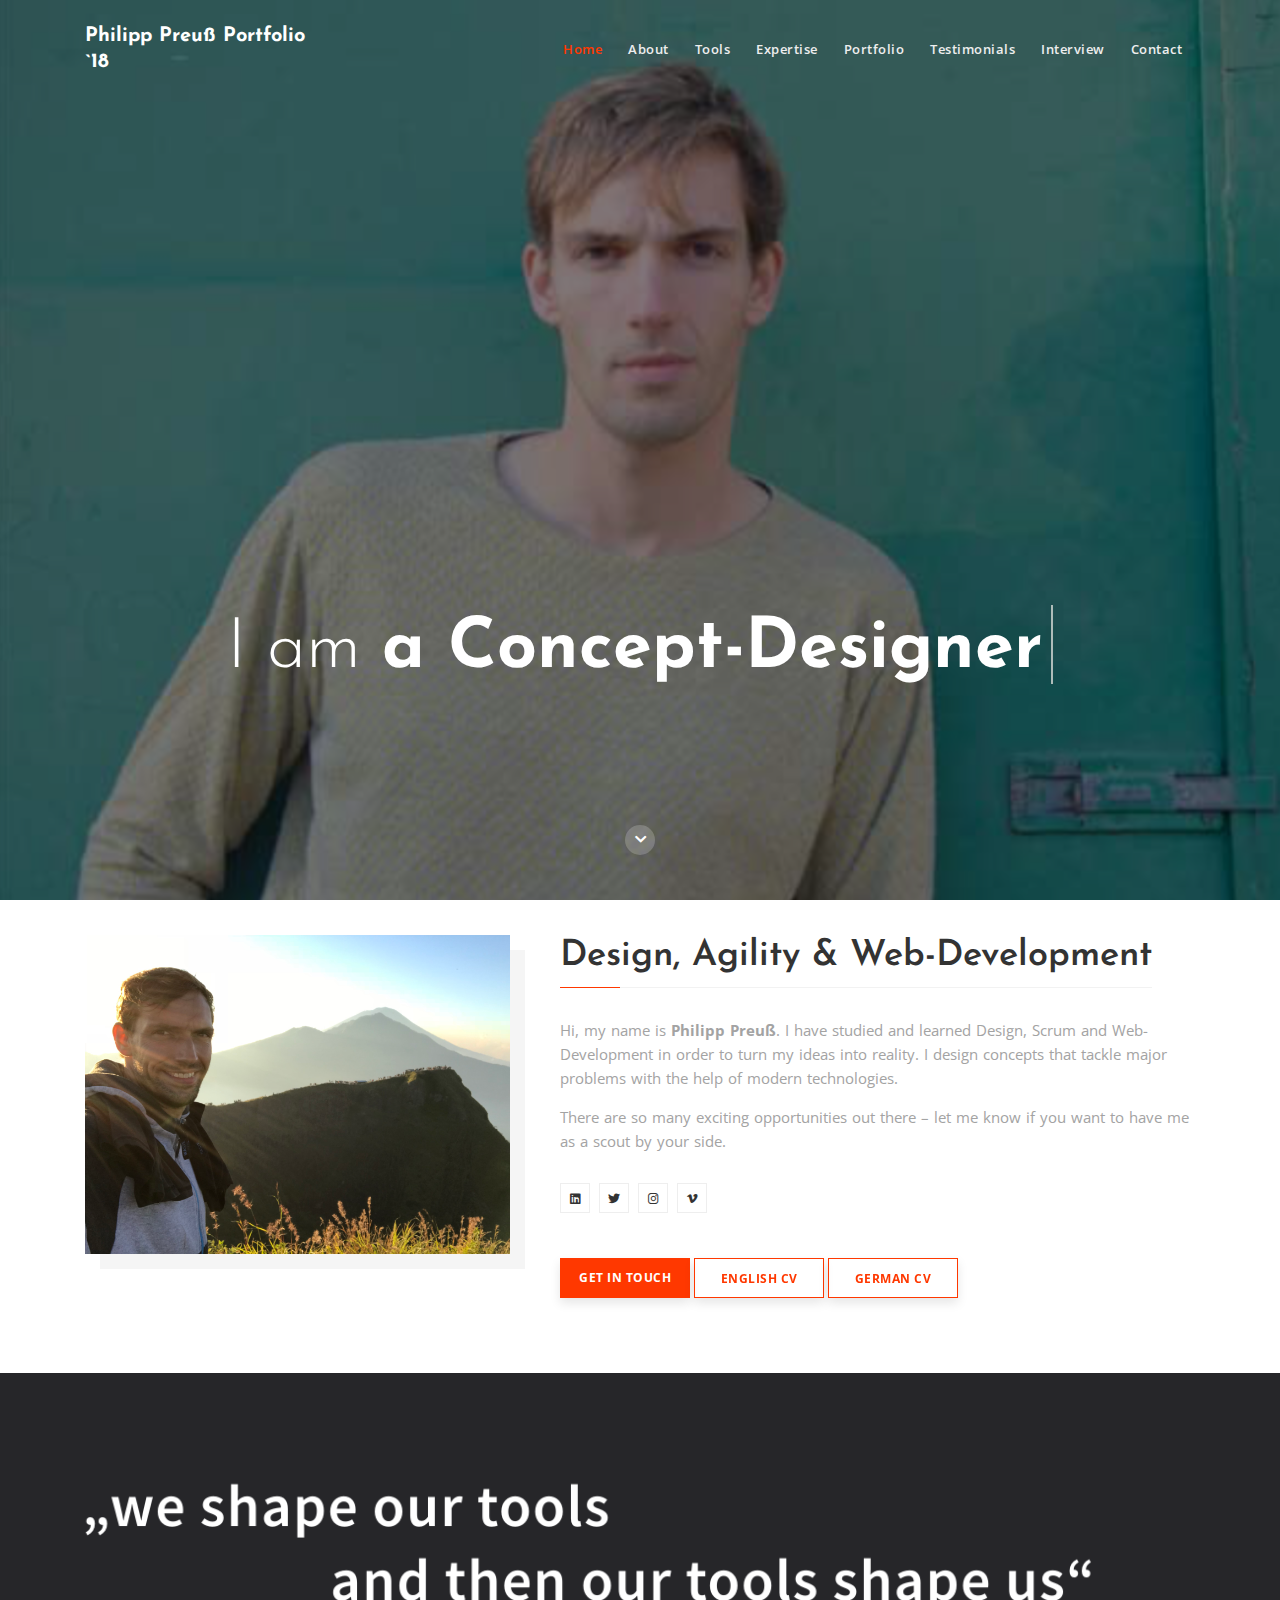
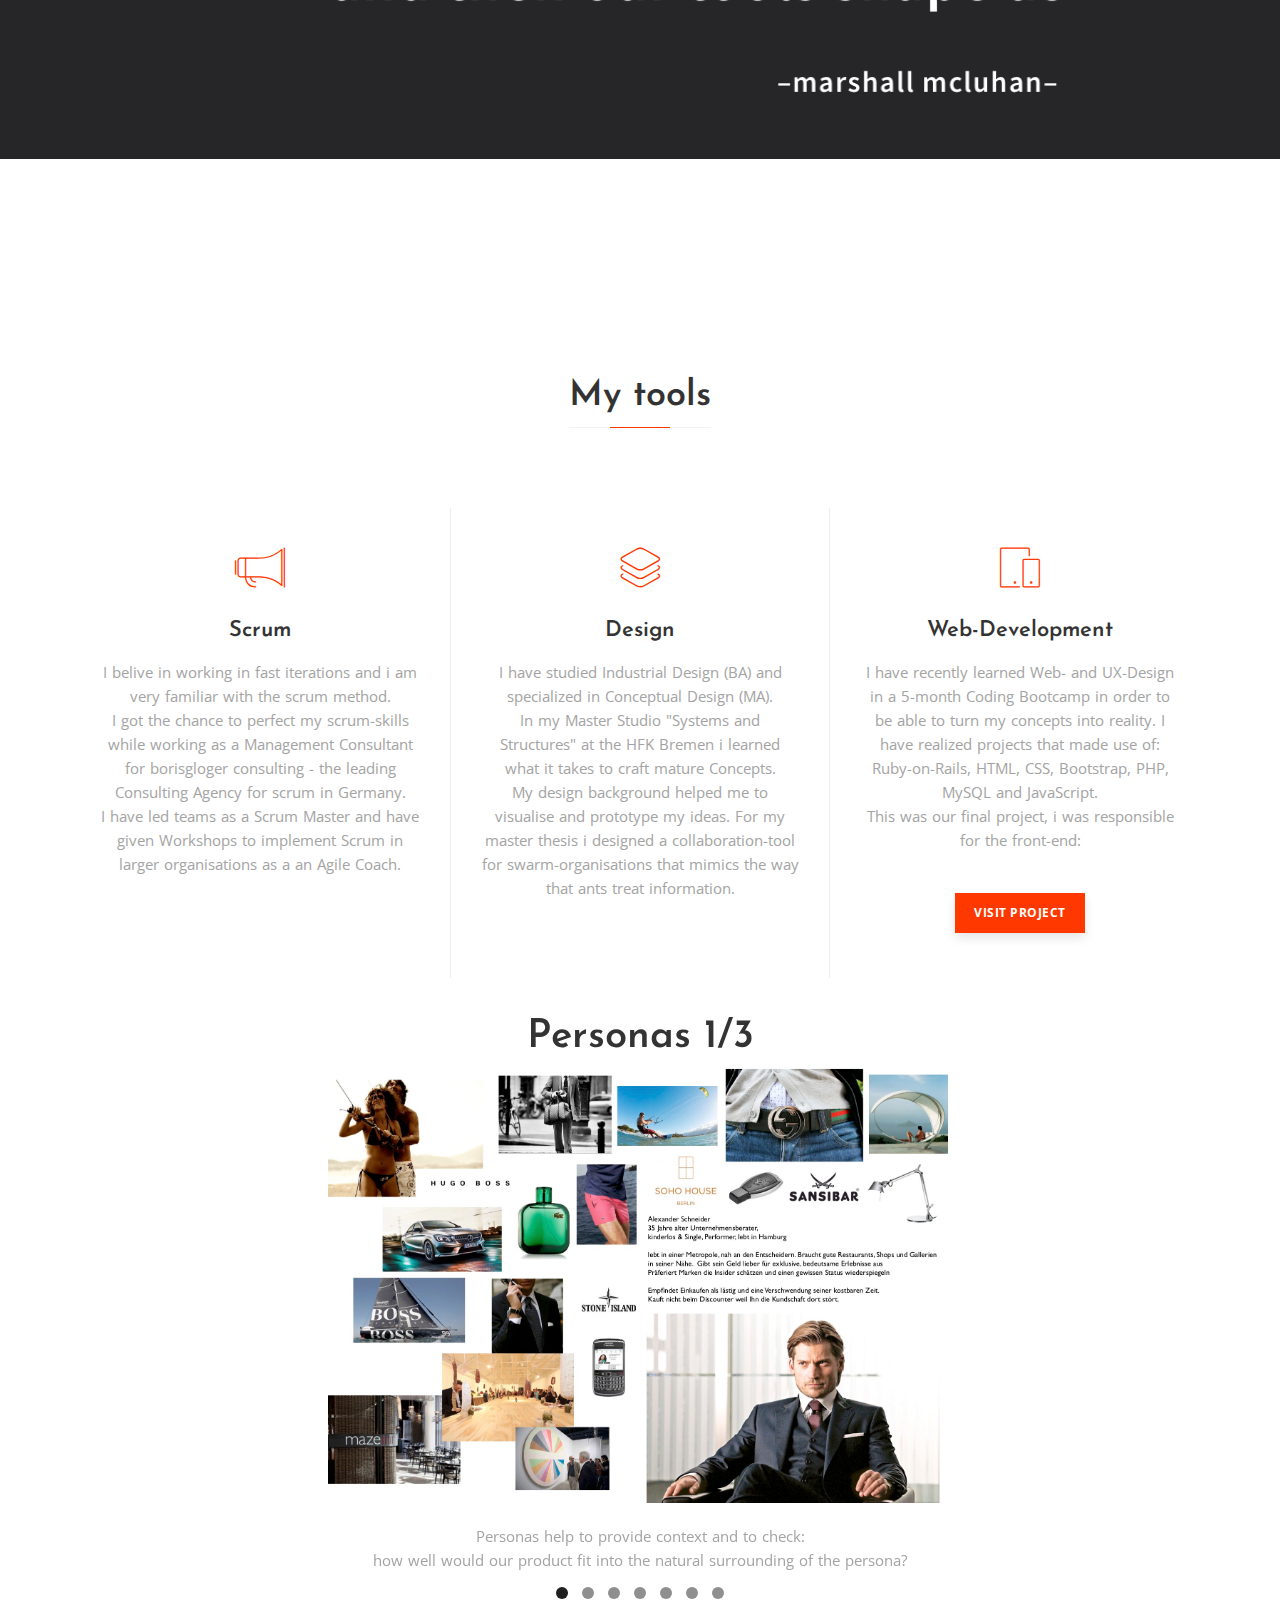
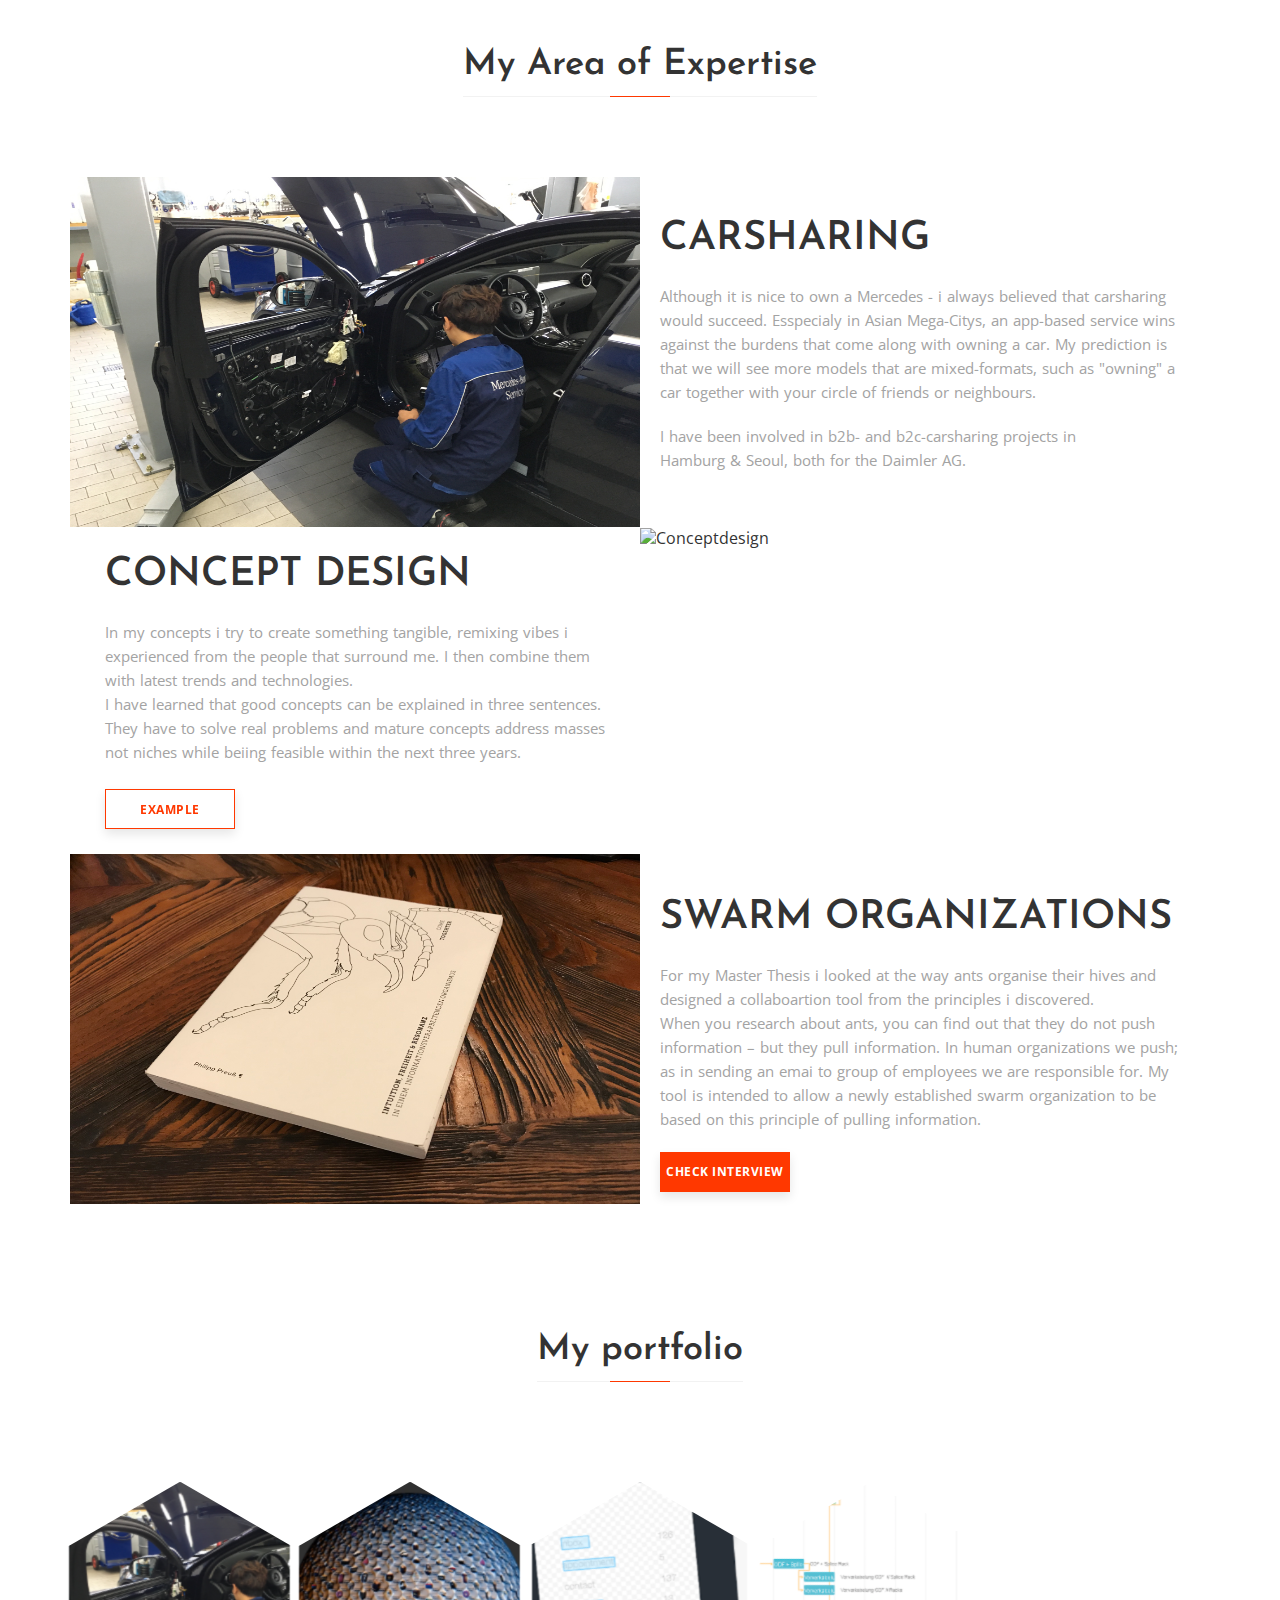
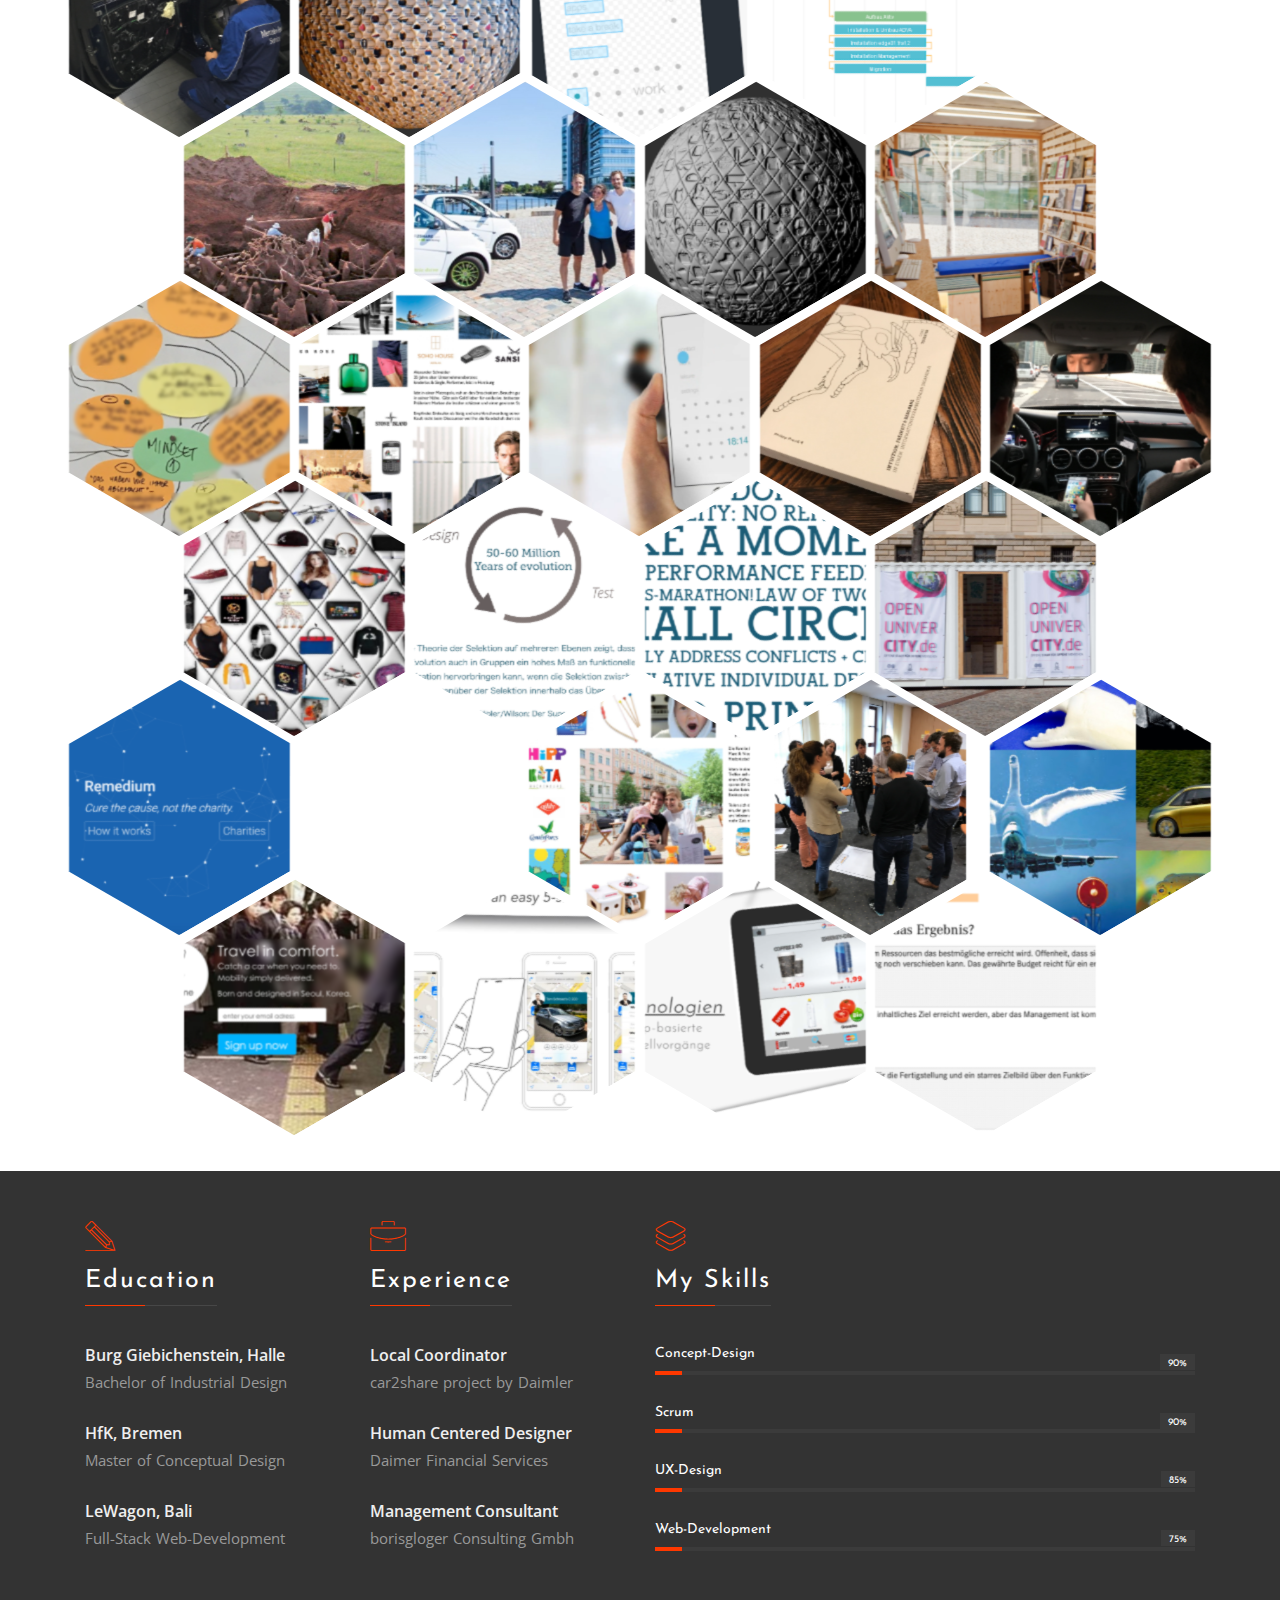
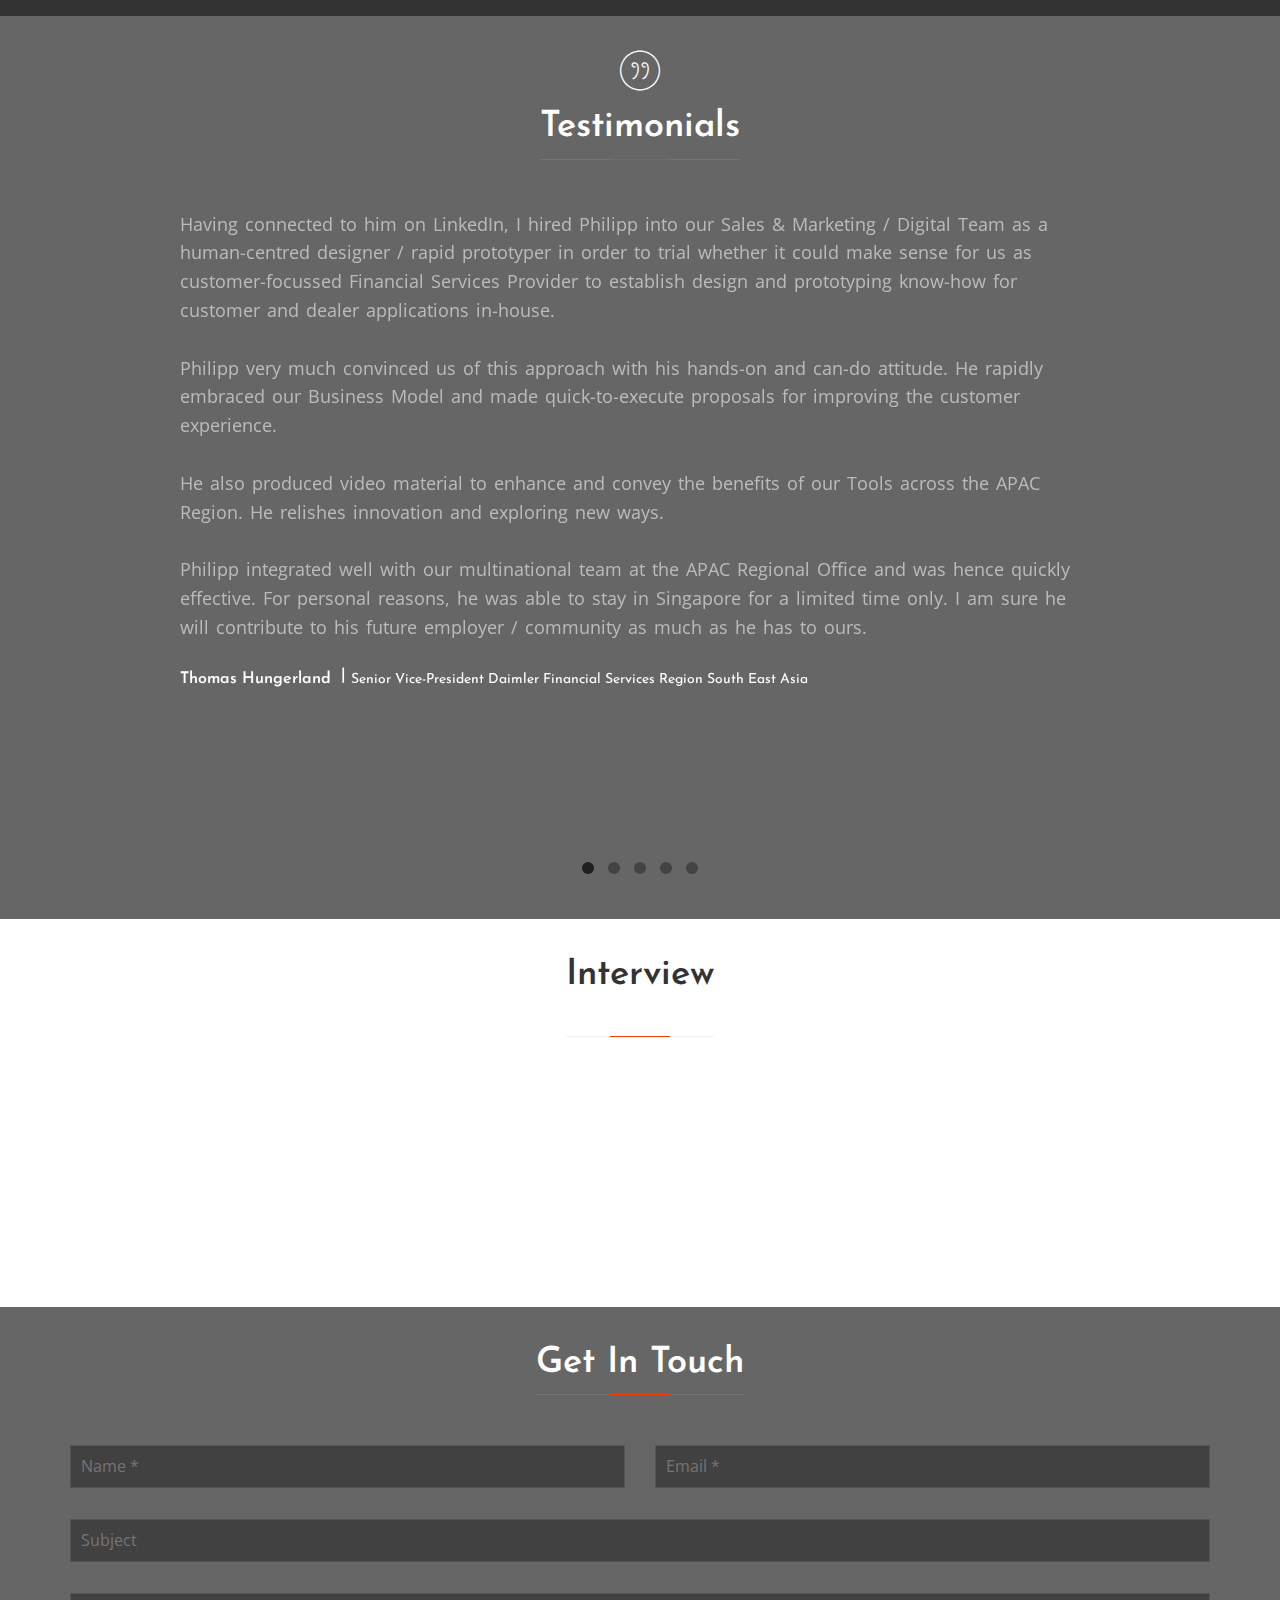
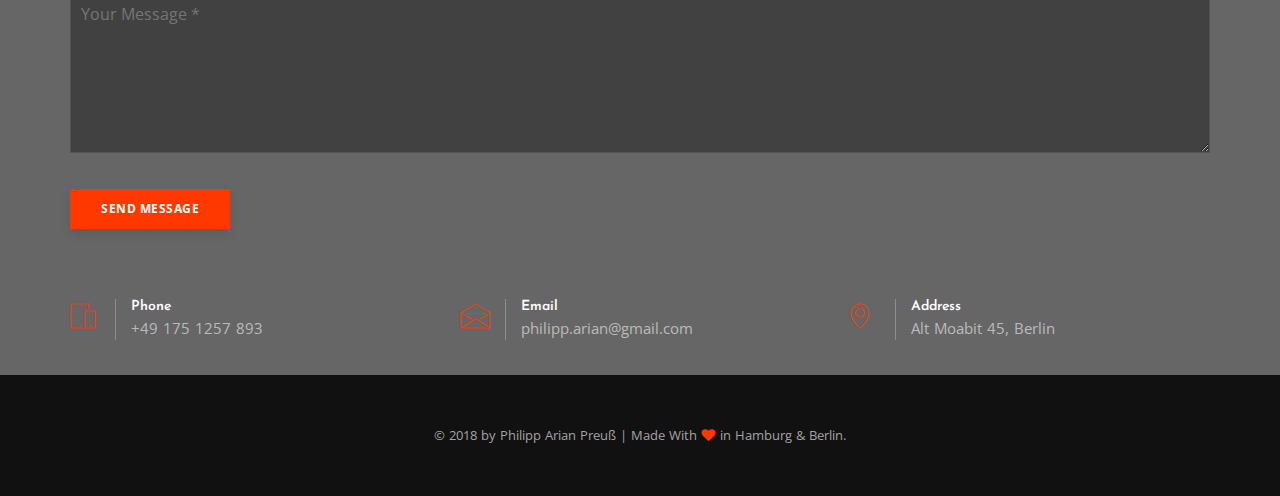
==== commit 931b075f: "styling on testimonials" ====
--- a/index.html
+++ b/index.html
@@ -770,7 +770,8 @@
          <div class="offset-md-1 col-md-10">
            <div class="owl-carousel owl-theme ">
             <div class="citem">
-              <p>Having connected to him on LinkedIn, I hired Philipp into our Sales & Marketing / Digital Team as a human-centred designer / rapid prototyper in order to trial whether it could make sense for us as customer-focussed Financial Services Provider to establish design and prototyping know-how for customer and dealer applications in-house. <br><br> Philipp very much convinced us of this approach with his hands-on and can-do attitude. He rapidly embraced our Business Model and made quick-to-execute proposals for improving the customer experience. He also produced video material to enhance and convey the benefits of our Tools across the APAC Region. He relishes innovation and exploring new ways.
+              <p>Having connected to him on LinkedIn, I hired Philipp into our Sales & Marketing / Digital Team as a human-centred designer / rapid prototyper in order to trial whether it could make sense for us as customer-focussed Financial Services Provider to establish design and prototyping know-how for customer and dealer applications in-house. <br><br> Philipp very much convinced us of this approach with his hands-on and can-do attitude. He rapidly embraced our Business Model and made quick-to-execute proposals for improving the customer experience. <br><br>
+                He also produced video material to enhance and convey the benefits of our Tools across the APAC Region. He relishes innovation and exploring new ways.<br><br>
               Philipp integrated well with our multinational team at the APAC Regional Office and was hence quickly effective. For personal reasons, he was able to stay in Singapore for a limited time only. I am sure he will contribute to his future employer / community as much as he has to ours.</p>
               <h5>Thomas Hungerland</h5><h6>Senior Vice-President Daimler Financial Services Region South East Asia</h6>
             </div>
@@ -779,45 +780,47 @@
               <br>
               From the start Philipp integrated himself very quickly into the team and was very helpful in preparing our first digital conference, which was a major success.
               <br>
-              He assessed a variety of Consumer facing apps and created new user journey-landscape to help us understand where and how our customers reach out to us in different touchpoints. The insights gathered from this work were very valuable and help to shape the way DFS conceptualizes new Apps until this day. He also taken up a credible role within our P2P carsharing concept where we could benefited from his prior experiences in Germany. He is a smart and innovative thinker that can easily harmonize his existing knowledge of design and technology with to fit new user experience.
-              <br>
-              With his creative way of thinking and openness, Philipp was a great pleasure to work with and we would have extended his contract with us if he has decided to stay.
-              <br>
+               <br>
+              He assessed a variety of Consumer facing apps and created new user journey-landscape to help us understand where and how our customers reach out to us in different touchpoints. The insights gathered from this work were very valuable and help to shape the way DFS conceptualizes new Apps until this day.  <br> <br>
+              He also taken up a credible role within our P2P carsharing concept where we could benefited from his prior experiences in Germany. He is a smart and innovative thinker that can easily harmonize his existing knowledge of design and technology with to fit new user experience.
+              <br> <br>
+              With his creative way of thinking and openness, Philipp was a great pleasure to work with and we would have extended his contract with us if he had decided to stay.
+              <br> <br>
               I will recommend Philipp to any potential employer that is keen to tap on his creativity and collaborative attitude as a team player.
             </p>
             <h5>David Goh</h5><h6>Innovation Lead, Africa & Asia Pacific Region, Daimler Financial Services</h6>
           </div>
           <div class="citem">
-           <p>[...]Herr Preuß verfügt über ein umfassendes und fundiertes Fachwissen, das er jederzeit gut in die Praxis umzusetzen wusste. Herr Preuß hat sich innerhalb kurzer Zeit in den Ihm gestellten Aufgabenbereich eingearbeitet. Er verfolgte die vereinbarten Ziele nachhaltig und erfolgreich. 
+           <p>[...]Herr Preuß verfügt über ein umfassendes und fundiertes Fachwissen, das er jederzeit gut in die Praxis umzusetzen wusste. Herr Preuß hat sich innerhalb kurzer Zeit in den Ihm gestellten Aufgabenbereich eingearbeitet. Er verfolgte die vereinbarten Ziele nachhaltig und erfolgreich.
             <br>
             <br>
-            Mit einem guten Blick für das Wesentliche führte er seine Aufgaben immer planvoll, methodisch und gründlich aus. Dabei war er auch erhöhtem Zeitdruck und Arbeitsaufwand gut gewachsen. 
-            <br> 
-            <br>
-            Seine Arbeitsergebnisse waren, auch bei wechselnden Anforderungen und unter sehr schwierigen Bedingungen, stets guter Qualität. Herr Preuß hat die ihm übertragenen Aufgaben stets zu unserer vollsten Zufriedenheit erledigt. Gegenüber Vorgesetzten, Mitarbeitern und Kunden verhielt sich Herr Preuß stets einwandfrei. Er trug zu einer guten und effizienten Teamarbeit bei. 
+            Mit einem guten Blick für das Wesentliche führte er seine Aufgaben immer planvoll, methodisch und gründlich aus. Dabei war er auch erhöhtem Zeitdruck und Arbeitsaufwand gut gewachsen.
             <br>
             <br>
-            Herr Preuß verässt unser Unternehmen auf eigenen Wunsch. 
+            Seine Arbeitsergebnisse waren, auch bei wechselnden Anforderungen und unter sehr schwierigen Bedingungen, stets guter Qualität. Herr Preuß hat die ihm übertragenen Aufgaben stets zu unserer vollsten Zufriedenheit erledigt. Gegenüber Vorgesetzten, Mitarbeitern und Kunden verhielt sich Herr Preuß stets einwandfrei. Er trug zu einer guten und effizienten Teamarbeit bei.
             <br>
             <br>
-            Wir danken Herrn Preuß für die stets hervorragende Zusammenarbeit und bedauern es sehr, ihn als Mitarbeiter zu verlieren. Für seinen weiteren Berufs- und Lebensweg wünschen wir ihm alles Gute und auch weiterhin viel Erfolg. 
+            Herr Preuß verässt unser Unternehmen auf eigenen Wunsch.
+            <br>
+            <br>
+            Wir danken Herrn Preuß für die stets hervorragende Zusammenarbeit und bedauern es sehr, ihn als Mitarbeiter zu verlieren. Für seinen weiteren Berufs- und Lebensweg wünschen wir ihm alles Gute und auch weiterhin viel Erfolg.
           </p>
           <h5>Boris Gloger</h5><h6>Founder, Owner und Geschäftsführer</h6>
         </div>
         <div class="citem">
-         <p>Herr Preuß übernahm verschiedenste Aufgaben in unserer Firma, in der er sich dank seiner guten Affassungsgabe schnell und eigenständig einarbeitete und sie gleichermaßen zuverlässig und kreativ bearbeitete. Herr Preuß erledigte die ihm übertragenen Aufgaben stets zu unserer vollsten Zufriedenheit. <br>
-          Philipps Aufgabenbereiche umfassten die Konzeption und Umsetzung neuer Produktpakete, die Weiterentwicklung der Webseite, die Suche nach neuen Mitarbeitern sowie die Akquise und Betreuung unserer Kunden. <br>
-          Die Gestaltung von Webseiten innerhalb unseres Wordpress-Systems hat er sich bei uns im Hause angeeignet und seine neu entwickelten Fähigkeiten sehr überzeugend in die ihm übertragenen Aufgaben eingebracht. <br>
-          Neben seiner fachlichen Kompetenz in der Entwicklung stimmiger Produkte und seiner schnellen Auffassungsgabe begeisterte er das Team immer wieder mit frischen und kreativen Konzepten. <br>
+         <p>Herr Preuß übernahm verschiedenste Aufgaben in unserer Firma, in der er sich dank seiner guten Affassungsgabe schnell und eigenständig einarbeitete und sie gleichermaßen zuverlässig und kreativ bearbeitete. Herr Preuß erledigte die ihm übertragenen Aufgaben stets zu unserer vollsten Zufriedenheit. <br><br>
+          Philipps Aufgabenbereiche umfassten die Konzeption und Umsetzung neuer Produktpakete, die Weiterentwicklung der Webseite, die Suche nach neuen Mitarbeitern sowie die Akquise und Betreuung unserer Kunden. <br><br>
+          Die Gestaltung von Webseiten innerhalb unseres Wordpress-Systems hat er sich bei uns im Hause angeeignet und seine neu entwickelten Fähigkeiten sehr überzeugend in die ihm übertragenen Aufgaben eingebracht. <br><br>
+          Neben seiner fachlichen Kompetenz in der Entwicklung stimmiger Produkte und seiner schnellen Auffassungsgabe begeisterte er das Team immer wieder mit frischen und kreativen Konzepten. <br><br>
         Wir danken Herrn Preuß für die hervorragende Zusammenarbeit und wünschen ihm für sein Studium und für seinen weiteren beruflichen Werdegang alles Gute. Über eine erneute Zusammnearbeit in der Zukunft würden wir uns freuen. </p>
         <h5>Jan Wolter</h5><h6>Geschäftführer Applause GmbH </h6>
       </div>
       <div class="citem">
-       <p>Herr Philipp Preuß hat im Bereich Innovation Design ein Praktikum absolviert und im Rahmen dessen an einem internationalen Elektrofahrzeug- und Mobilitäts-Projekt bei PCH INNOVATIONS mitgewirkt. <br>
+       <p>Herr Philipp Preuß hat im Bereich Innovation Design ein Praktikum absolviert und im Rahmen dessen an einem internationalen Elektrofahrzeug- und Mobilitäts-Projekt bei PCH INNOVATIONS mitgewirkt. <br><br>
          Philipps Aufgabenbereiche umfassten die internationale Auswahl von nachhaltigen Materialien sowie die Konzeption eines übergreifenden sog. Hyper-lokalisierten Materialkonzeptes für das Exterieur und Interieur des Elektrofahrzeuges.
-         <br>
-         Außerdem war er mit Planung und Kalkulation der notwendigen Infrastruktur in Tulum, Mexiko betraut, dies beiinhaltete die Berechnung der notwendigen Ladeinfrastruktur, Solarflächen und Windturbinen - als Teil eines nachhaltigen Masterplans für die langfristige Entwicklung der Stadt und dies wiederrum als "Role Model" für weitere Feriendestinationen, die Teil des Projektes sind. <br>
-         Dank seiner holistischen und hartnäckigen Herangehensweise ist es Philipp gelungen, in Entwicklung befindliche Materialinnovationen auch aus entlegenen Teilen der Welt ausfindig zu machen und die entsprechenenden Entwickler für unser Projekt zu gewinnen. Neben seiner umfassenden fachlichen Kompetenz innovativer Materialien und seiner schnellen Auffassungsgabe begeisterte er das Team auch immer wieder mit frischen Konzepten. <br> Wir wünschen Herrn Preuß für seine berufliche Zukunft und für den Abschluss seines Studiums alles Gute und würden uns auch in Zukunft über eine Zusammenarbeit mit Ihm freuen. </p>
+         <br><br>
+         Außerdem war er mit Planung und Kalkulation der notwendigen Infrastruktur in Tulum, Mexiko betraut, dies beiinhaltete die Berechnung der notwendigen Ladeinfrastruktur, Solarflächen und Windturbinen - als Teil eines nachhaltigen Masterplans für die langfristige Entwicklung der Stadt und dies wiederrum als "Role Model" für weitere Feriendestinationen, die Teil des Projektes sind. <br><br>
+         Dank seiner holistischen und hartnäckigen Herangehensweise ist es Philipp gelungen, in Entwicklung befindliche Materialinnovationen auch aus entlegenen Teilen der Welt ausfindig zu machen und die entsprechenenden Entwickler für unser Projekt zu gewinnen. Neben seiner umfassenden fachlichen Kompetenz innovativer Materialien und seiner schnellen Auffassungsgabe begeisterte er das Team auch immer wieder mit frischen Konzepten. <br> <br>Wir wünschen Herrn Preuß für seine berufliche Zukunft und für den Abschluss seines Studiums alles Gute und würden uns auch in Zukunft über eine Zusammenarbeit mit Ihm freuen. </p>
          <h5>Alexander Nolte</h5><h6>Partner, PCH Berlin-LosAngeles GmbH</h6>
        </div>
 
